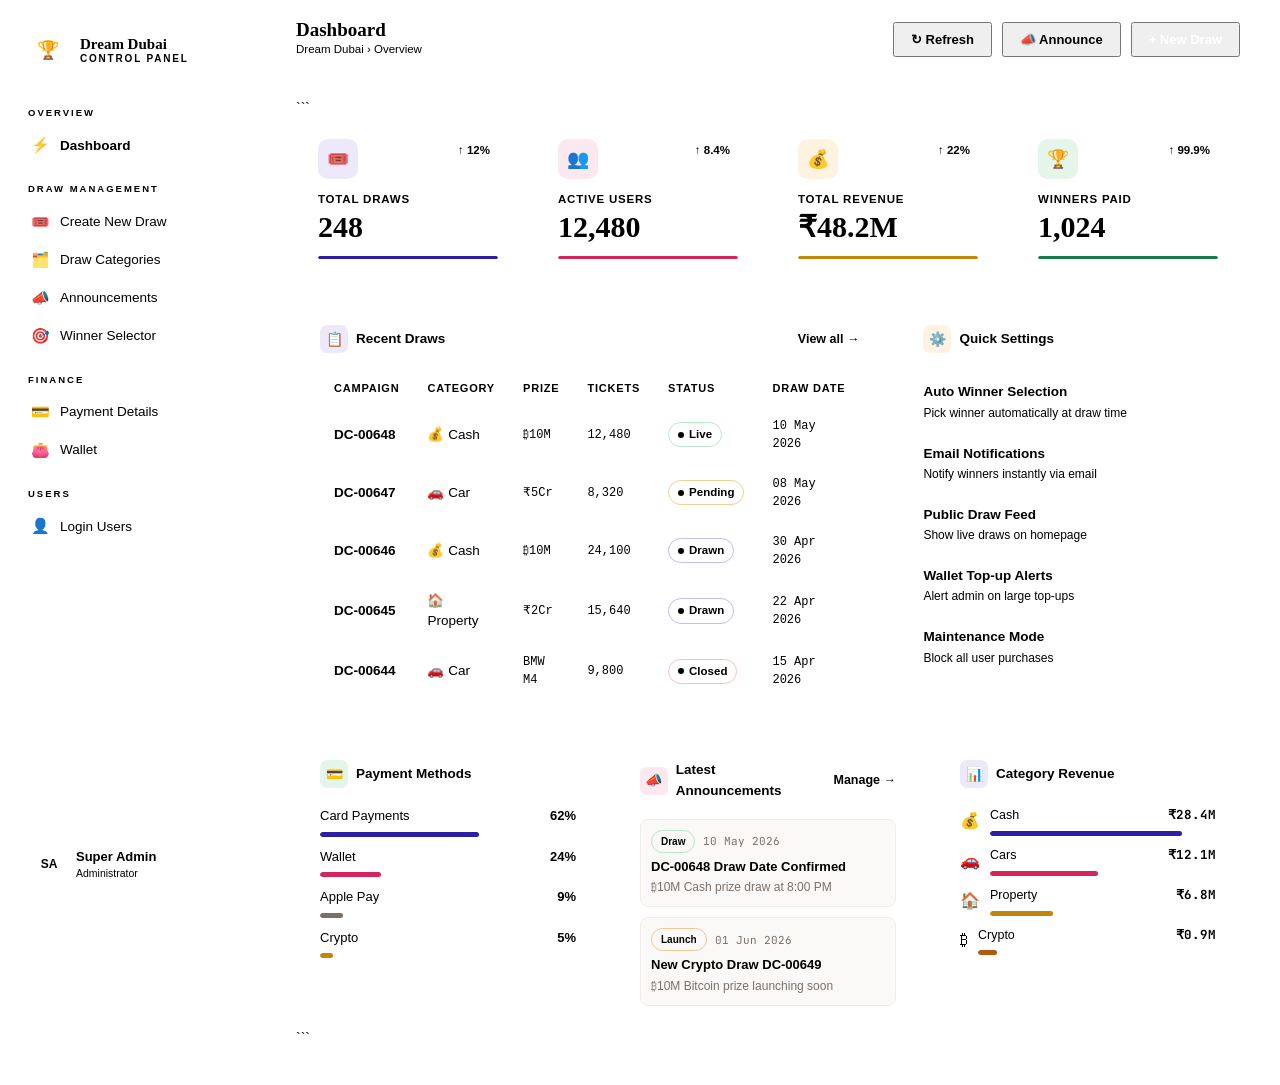
==== Tixmo-admin.html @ 2d9201db "Add files via upload" ====
<!DOCTYPE html>

<html lang="en">
<head>
<meta charset="UTF-8">
<meta name="viewport" content="width=device-width, initial-scale=1.0">
<title>Dream Dubai — Control Panel</title>
<link href="https://fonts.googleapis.com/css2?family=Playfair+Display:wght@600;700;800&family=Figtree:wght@300;400;500;600;700;800&family=JetBrains+Mono:wght@400;500;600&display=swap" rel="stylesheet">
<style>
:root {
  --bg:       #f5f4f0;
  --white:    #ffffff;
  --surface:  #faf9f7;
  --border:   #e8e4de;
  --border2:  #f0ede8;
  --text:     #1a1714;
  --muted:    #7a7068;
  --dim:      #b0a898;
  --accent:   #2d1fa3;
  --accent-l: #ede9fb;
  --accent-m: #6a56d4;
  --pink:     #d4245a;
  --pink-l:   #fce8ef;
  --gold:     #c4860a;
  --gold-l:   #fdf3e0;
  --green:    #1a7a4a;
  --green-l:  #e4f5ec;
  --red:      #c0362a;
  --red-l:    #fde8e6;
  --amber:    #b05c10;
  --amber-l:  #fef0e2;
  --shadow-sm: 0 1px 3px rgba(26,23,20,0.06), 0 1px 2px rgba(26,23,20,0.04);
  --shadow:    0 4px 16px rgba(26,23,20,0.08), 0 1px 4px rgba(26,23,20,0.05);
  --shadow-lg: 0 12px 40px rgba(26,23,20,0.12), 0 4px 12px rgba(26,23,20,0.06);
  --radius:   14px;
  --radius-sm: 8px;
  --radius-lg: 20px;
}

- { margin:0; padding:0; box-sizing:border-box; }
  html { scroll-behavior:smooth; }

body {
background: var(–bg);
font-family: ‘Figtree’, sans-serif;
color: var(–text);
min-height: 100vh;
overflow-x: hidden;
font-size: 14px;
line-height: 1.5;
}

/* ── ANIMATIONS ── */
@keyframes fadeIn   { from{opacity:0;transform:translateY(10px)} to{opacity:1;transform:translateY(0)} }
@keyframes fadeLeft { from{opacity:0;transform:translateX(-16px)} to{opacity:1;transform:translateX(0)} }
@keyframes scaleIn  { from{opacity:0;transform:scale(0.95)} to{opacity:1;transform:scale(1)} }
@keyframes slideUp  { from{opacity:0;transform:translateY(20px)} to{opacity:1;transform:translateY(0)} }
@keyframes pulse    { 0%,100%{opacity:1} 50%{opacity:0.35} }
@keyframes spin     { to{transform:rotate(360deg)} }
@keyframes shimmer  { 0%{transform:translateX(-150%)} 100%{transform:translateX(250%)} }
@keyframes tick     { 0%{transform:translateY(0)} 50%{transform:translateY(-3px)} 100%{transform:translateY(0)} }
@keyframes barGrow  { from{width:0} to{width:var(–w)} }
@keyframes countUp  { from{opacity:0;transform:scale(0.85)} to{opacity:1;transform:scale(1)} }
@keyframes glow     { 0%,100%{box-shadow:0 0 0 3px rgba(45,31,163,0.1)} 50%{box-shadow:0 0 0 6px rgba(45,31,163,0.18)} }
@keyframes floatIn  {
0%   { opacity:0; transform:translateY(30px) scale(0.97); }
100% { opacity:1; transform:translateY(0) scale(1); }
}

/* ── SHELL ── */
.shell { display:flex; min-height:100vh; }

/* ═══════════════════════════════════════
SIDEBAR
═══════════════════════════════════════ */
.sidebar {
width: 256px; flex-shrink:0;
background: var(–white);
border-right: 1px solid var(–border);
display: flex; flex-direction:column;
position: sticky; top:0; height:100vh;
overflow-y: auto;
animation: fadeLeft 0.45s cubic-bezier(0.22,1,0.36,1) both;
}

.brand {
padding: 22px 20px 18px;
border-bottom: 1px solid var(–border2);
display: flex; align-items:center; gap:12px;
}
.brand-logo {
width: 40px; height: 40px; border-radius: 12px;
background: var(–text);
display: flex; align-items:center; justify-content:center;
font-size: 18px; flex-shrink:0;
}
.brand-words { line-height:1.15; }
.brand-name { font-family:‘Playfair Display’,serif; font-size:15px; font-weight:700; color:var(–text); }
.brand-sub  { font-size:10px; font-weight:600; color:var(–dim); letter-spacing:1.8px; text-transform:uppercase; }

.nav-label {
padding: 18px 20px 6px;
font-size:9.5px; font-weight:700; color:var(–dim);
letter-spacing:2px; text-transform:uppercase;
}

.nav-item {
display: flex; align-items:center; gap:10px;
padding: 9px 14px; margin: 1px 8px;
border-radius: var(–radius-sm);
cursor: pointer; font-size:13.5px; font-weight:500; color:var(–muted);
transition: background 0.15s, color 0.15s;
border: none; background:transparent; width:calc(100% - 16px);
text-align:left; font-family:‘Figtree’,sans-serif;
position:relative;
}
.nav-item:hover { background:var(–bg); color:var(–text); }
.nav-item.active { background:var(–accent-l); color:var(–accent); font-weight:600; }
.nav-item.active .nav-icon { color:var(–accent); }
.nav-icon { font-size:15px; width:20px; text-align:center; flex-shrink:0; }
.nav-badge {
margin-left:auto; background:var(–pink); color:#fff;
font-size:9px; font-weight:700; padding:2px 7px; border-radius:20px; letter-spacing:0.3px;
}
.nav-badge.green { background:var(–green); }

.sidebar-foot {
margin-top:auto; padding:16px 12px;
border-top:1px solid var(–border2);
}
.admin-card {
display:flex; align-items:center; gap:10px;
padding:10px 12px; border-radius:var(–radius-sm);
background:var(–bg); cursor:pointer;
transition:background 0.15s;
}
.admin-card:hover { background:var(–border2); }
.admin-av {
width:34px; height:34px; border-radius:50%;
background:var(–text); color:var(–white);
display:flex; align-items:center; justify-content:center;
font-size:12px; font-weight:800; flex-shrink:0;
}
.admin-name { font-size:13px; font-weight:700; }
.admin-role { font-size:10.5px; color:var(–muted); }
.online-dot { width:8px; height:8px; border-radius:50%; background:var(–green); margin-left:auto; animation:pulse 2s infinite; }

/* ═══════════════════════════════════════
MAIN
═══════════════════════════════════════ */
.main { flex:1; display:flex; flex-direction:column; min-width:0; }

/* TOPBAR */
.topbar {
background:var(–white); border-bottom:1px solid var(–border);
padding:0 32px; height:62px;
display:flex; align-items:center; justify-content:space-between;
position:sticky; top:0; z-index:40;
animation: fadeIn 0.3s ease both;
}
.topbar-left { display:flex; flex-direction:column; }
.page-title { font-family:‘Playfair Display’,serif; font-size:19px; font-weight:700; color:var(–text); line-height:1; }
.page-crumb { font-size:11.5px; color:var(–muted); margin-top:2px; }
.topbar-right { display:flex; align-items:center; gap:10px; }

.tb-btn {
padding:8px 16px; border-radius:var(–radius-sm);
border:1px solid var(–border); background:var(–white);
font-size:13px; font-weight:600; color:var(–text);
cursor:pointer; font-family:‘Figtree’,sans-serif;
display:flex; align-items:center; gap:6px;
transition:all 0.15s; white-space:nowrap;
}
.tb-btn:hover { background:var(–bg); border-color:var(–accent-m); }
.tb-btn.primary {
background:var(–accent); border-color:var(–accent); color:#fff;
}
.tb-btn.primary:hover { background:#231890; }
.tb-btn:active { transform:scale(0.97); }

/* CONTENT */
.content { flex:1; padding:28px 32px; overflow-y:auto; }

/* ── PANEL ── */
.panel { display:none; }
.panel.active { display:block; animation:floatIn 0.4s cubic-bezier(0.22,1,0.36,1) both; }

/* ═══════════════════════════════════════
STAT CARDS
═══════════════════════════════════════ */
.stats-grid { display:grid; grid-template-columns:repeat(4,1fr); gap:16px; margin-bottom:24px; }

.stat-card {
background:var(–white); border:1px solid var(–border);
border-radius:var(–radius); padding:20px 22px;
position:relative; overflow:hidden;
transition:box-shadow 0.2s, transform 0.2s;
}
.stat-card:hover { box-shadow:var(–shadow); transform:translateY(-1px); }
.stat-top { display:flex; align-items:flex-start; justify-content:space-between; margin-bottom:12px; }
.stat-icon-wrap {
width:40px; height:40px; border-radius:10px;
display:flex; align-items:center; justify-content:center; font-size:18px;
}
.stat-trend {
font-size:11.5px; font-weight:600; padding:3px 8px;
border-radius:20px; display:flex; align-items:center; gap:3px;
}
.stat-trend.up { background:var(–green-l); color:var(–green); }
.stat-trend.dn { background:var(–red-l); color:var(–red); }
.stat-label { font-size:11.5px; font-weight:600; color:var(–muted); text-transform:uppercase; letter-spacing:0.8px; margin-bottom:4px; }
.stat-value { font-family:‘Playfair Display’,serif; font-size:30px; font-weight:700; line-height:1; color:var(–text); animation:countUp 0.5s ease; }
.stat-bar { height:3px; background:var(–border2); border-radius:2px; margin-top:14px; overflow:hidden; }
.stat-bar-fill { height:100%; border-radius:2px; –w:0%; animation:barGrow 1s cubic-bezier(0.22,1,0.36,1) 0.3s both; width:var(–w); }

/* ═══════════════════════════════════════
CARDS & LAYOUT
═══════════════════════════════════════ */
.grid2 { display:grid; grid-template-columns:1fr 1fr; gap:16px; }
.grid3 { display:grid; grid-template-columns:1fr 1fr 1fr; gap:16px; }
.grid-65 { display:grid; grid-template-columns:1.6fr 1fr; gap:16px; }
.grid-56 { display:grid; grid-template-columns:1fr 1.5fr; gap:16px; }

.card {
background:var(–white); border:1px solid var(–border);
border-radius:var(–radius); padding:22px 24px;
transition:box-shadow 0.2s;
}
.card:hover { box-shadow:var(–shadow-sm); }

.card-hdr {
display:flex; align-items:center; justify-content:space-between;
margin-bottom:18px; gap:10px;
}
.card-title {
font-size:13.5px; font-weight:700; color:var(–text);
display:flex; align-items:center; gap:8px;
}
.card-title-icon {
width:28px; height:28px; border-radius:7px;
display:flex; align-items:center; justify-content:center; font-size:14px;
}
.card-action { font-size:12.5px; color:var(–accent); font-weight:600; cursor:pointer; white-space:nowrap; }
.card-action:hover { text-decoration:underline; }

/* ═══════════════════════════════════════
FORM ELEMENTS
═══════════════════════════════════════ */
.form-section { margin-bottom:20px; }
.form-section-title {
font-size:11px; font-weight:700; color:var(–dim); text-transform:uppercase;
letter-spacing:1.5px; margin-bottom:12px; padding-bottom:8px;
border-bottom:1px solid var(–border2);
display:flex; align-items:center; gap:6px;
}
.form-row { display:grid; grid-template-columns:1fr 1fr; gap:12px; margin-bottom:12px; }
.form-row.cols3 { grid-template-columns:1fr 1fr 1fr; }
.form-row.cols1 { grid-template-columns:1fr; }
.form-group { display:flex; flex-direction:column; gap:5px; }
.form-group.span2 { grid-column:span 2; }

label {
font-size:11.5px; font-weight:600; color:var(–muted);
letter-spacing:0.3px;
}
input[type=text], input[type=number], input[type=date], input[type=time],
input[type=email], select, textarea {
background:var(–surface); border:1.5px solid var(–border);
color:var(–text); border-radius:var(–radius-sm);
padding:9px 12px; font-size:13.5px;
font-family:‘Figtree’,sans-serif; outline:none; width:100%;
transition:border-color 0.15s, box-shadow 0.15s;
appearance:none;
}
input:focus, select:focus, textarea:focus {
border-color:var(–accent); box-shadow:0 0 0 3px rgba(45,31,163,0.08);
background:var(–white);
}
textarea { resize:vertical; min-height:72px; }
.input-wrap { position:relative; }
.input-wrap .prefix {
position:absolute; left:11px; top:50%; transform:translateY(-50%);
font-size:13px; font-weight:600; color:var(–muted); pointer-events:none;
}
.input-wrap input { padding-left:26px; }
select { background-image:url(“data:image/svg+xml,%3Csvg xmlns=‘http://www.w3.org/2000/svg’ width=‘12’ height=‘8’%3E%3Cpath d=‘M1 1l5 5 5-5’ stroke=’%237a7068’ stroke-width=‘1.5’ fill=‘none’ stroke-linecap=‘round’/%3E%3C/svg%3E”); background-repeat:no-repeat; background-position:right 12px center; padding-right:32px; }

/* Buttons */
.btn {
padding:9px 18px; border-radius:var(–radius-sm);
font-size:13.5px; font-weight:600; cursor:pointer;
font-family:‘Figtree’,sans-serif; border:none;
display:inline-flex; align-items:center; gap:7px;
transition:all 0.15s; white-space:nowrap; position:relative; overflow:hidden;
}
.btn:active { transform:scale(0.97); }
.btn-primary { background:var(–accent); color:#fff; }
.btn-primary:hover { background:#231890; }
.btn-secondary { background:var(–bg); border:1.5px solid var(–border); color:var(–text); }
.btn-secondary:hover { background:var(–border2); }
.btn-outline { background:transparent; border:1.5px solid var(–accent); color:var(–accent); }
.btn-outline:hover { background:var(–accent-l); }
.btn-danger { background:var(–red-l); border:1.5px solid #f5c0bc; color:var(–red); }
.btn-danger:hover { background:#fbd4d0; }
.btn-green { background:var(–green-l); border:1.5px solid #b8e8cc; color:var(–green); }
.btn-green:hover { background:#cef0dc; }
.btn-full { width:100%; justify-content:center; }
.btn-lg { padding:12px 24px; font-size:14.5px; border-radius:10px; }
.btn-sm { padding:6px 12px; font-size:12px; }

.btn-row { display:flex; gap:10px; margin-top:4px; }

/* ═══════════════════════════════════════
TABLE
═══════════════════════════════════════ */
.table-wrap { overflow-x:auto; }
table { width:100%; border-collapse:collapse; }
thead th {
padding:9px 14px; text-align:left;
font-size:11px; font-weight:700; color:var(–muted);
text-transform:uppercase; letter-spacing:0.8px;
border-bottom:1.5px solid var(–border);
background:var(–surface); white-space:nowrap;
}
thead th:first-child { border-radius:var(–radius-sm) 0 0 0; }
thead th:last-child  { border-radius:0 var(–radius-sm) 0 0; }
tbody tr { border-bottom:1px solid var(–border2); transition:background 0.1s; }
tbody tr:last-child { border:none; }
tbody tr:hover { background:var(–surface); }
tbody td { padding:11px 14px; vertical-align:middle; font-size:13.5px; }
.td-mono { font-family:‘JetBrains Mono’,monospace; font-size:12px; color:var(–muted); }
.td-bold { font-weight:700; }

/* ═══════════════════════════════════════
BADGES
═══════════════════════════════════════ */
.badge {
display:inline-flex; align-items:center; gap:5px;
padding:3px 9px; border-radius:20px; font-size:11.5px; font-weight:600;
white-space:nowrap;
}
.badge-dot { width:6px; height:6px; border-radius:50%; background:currentColor; flex-shrink:0; }
.badge-green  { background:var(–green-l);  color:var(–green);  border:1px solid #b8e8cc; }
.badge-yellow { background:var(–gold-l);   color:var(–gold);   border:1px solid #f0d090; }
.badge-red    { background:var(–red-l);    color:var(–red);    border:1px solid #f5c0bc; }
.badge-blue   { background:var(–accent-l); color:var(–accent); border:1px solid #c4baf5; }
.badge-pink   { background:var(–pink-l);   color:var(–pink);   border:1px solid #f5b8cc; }
.badge-amber  { background:var(–amber-l);  color:var(–amber);  border:1px solid #f0c898; }

/* ═══════════════════════════════════════
TOGGLE
═══════════════════════════════════════ */
.toggle-row {
display:flex; align-items:center; justify-content:space-between;
padding:11px 0; border-bottom:1px solid var(–border2);
}
.toggle-row:last-child { border:none; }
.toggle-info .t-name { font-size:13.5px; font-weight:600; }
.toggle-info .t-desc { font-size:12px; color:var(–muted); margin-top:1px; }
.tog {
width:42px; height:24px; border-radius:12px;
background:var(–border); position:relative; cursor:pointer;
transition:background 0.25s; flex-shrink:0;

}
.tog::after {
content:’’; position:absolute;
width:18px; height:18px; background:#fff; border-radius:50%;
top:3px; left:3px; transition:left 0.22s;
box-shadow:0 1px 4px rgba(0,0,0,0.18);
}
.tog.on { background:var(–accent); }
.tog.on::after { left:21px; }

/* ═══════════════════════════════════════
CATEGORY PILLS
═══════════════════════════════════════ */
.cat-grid { display:grid; grid-template-columns:repeat(4,1fr); gap:8px; }
.cat-pill {
border:1.5px solid var(–border); background:var(–surface);
border-radius:10px; padding:12px 10px; cursor:pointer;
text-align:center; transition:all 0.15s;
}
.cat-pill:hover { border-color:var(–accent-m); background:var(–accent-l); }
.cat-pill.selected { border-color:var(–accent); background:var(–accent-l); }
.cat-emoji { font-size:20px; margin-bottom:4px; }
.cat-name  { font-size:11.5px; font-weight:700; color:var(–text); }
.cat-count { font-size:10.5px; color:var(–muted); margin-top:1px; }

/* ═══════════════════════════════════════
COUNTDOWN
═══════════════════════════════════════ */
.countdown-strip {
display:flex; gap:10px; align-items:center; justify-content:center;
padding:16px; background:var(–surface);
border:1.5px solid var(–border); border-radius:var(–radius);
}
.cd-block { text-align:center; min-width:56px; }
.cd-val {
font-family:‘Playfair Display’,serif; font-size:32px; font-weight:700;
color:var(–accent); background:var(–white);
border:1.5px solid var(–border); border-radius:10px;
padding:8px 6px; line-height:1; display:block; text-align:center;
min-width:56px; box-shadow:var(–shadow-sm);
animation:tick 1s ease-in-out infinite;
}
.cd-val:nth-child(1) { animation-delay:0s; }
.cd-lbl { font-size:9.5px; font-weight:700; color:var(–muted); text-transform:uppercase; letter-spacing:1px; margin-top:5px; }
.cd-colon { font-size:28px; font-weight:700; color:var(–dim); padding-bottom:16px; }

/* ═══════════════════════════════════════
TICKET COUNTER
═══════════════════════════════════════ */
.counter-display {
background:linear-gradient(135deg, var(–accent) 0%, #4a3bc8 100%);
border-radius:var(–radius); padding:20px 24px; color:#fff; position:relative; overflow:hidden;
}
.counter-display::before {
content:’’; position:absolute; right:-30px; top:-30px;
width:140px; height:140px; border-radius:50%;
background:rgba(255,255,255,0.06);
}
.counter-label { font-size:11px; font-weight:700; letter-spacing:1.5px; text-transform:uppercase; opacity:0.7; margin-bottom:6px; }
.counter-num { font-family:‘Playfair Display’,serif; font-size:44px; font-weight:700; line-height:1; position:relative; z-index:1; }
.counter-meta { display:flex; gap:16px; margin-top:14px; }
.counter-meta-item { }
.counter-meta-label { font-size:10px; opacity:0.65; text-transform:uppercase; letter-spacing:1px; margin-bottom:2px; }
.counter-meta-val   { font-size:15px; font-weight:700; }
.counter-bar { height:4px; background:rgba(255,255,255,0.2); border-radius:2px; margin-top:14px; overflow:hidden; }
.counter-bar-fill { height:100%; background:rgba(255,255,255,0.8); border-radius:2px; transition:width 0.6s ease; }
.sim-btns { display:flex; gap:8px; margin-top:14px; }
.sim-btn {
flex:1; padding:8px; border-radius:7px; cursor:pointer; font-weight:700;
font-size:12px; font-family:‘Figtree’,sans-serif; border:none;
background:rgba(255,255,255,0.18); color:#fff; transition:background 0.15s;
}
.sim-btn:hover { background:rgba(255,255,255,0.28); }
.sim-btn.reset-btn { background:rgba(255,255,255,0.1); opacity:0.75; }

/* ═══════════════════════════════════════
WALLET CARD
═══════════════════════════════════════ */
.wallet-hero {
background:var(–text);
border-radius:var(–radius-lg); padding:28px 28px 24px;
color:#fff; position:relative; overflow:hidden; margin-bottom:16px;
}
.wallet-hero::before {
content:’’; position:absolute; right:-50px; bottom:-60px;
width:220px; height:220px; border-radius:50%;
background:rgba(255,255,255,0.04);
}
.wallet-hero::after {
content:’’; position:absolute; right:30px; top:-40px;
width:160px; height:160px; border-radius:50%;
background:rgba(255,255,255,0.03);
}
.wallet-lbl { font-size:11px; font-weight:600; letter-spacing:1.8px; text-transform:uppercase; opacity:0.5; margin-bottom:6px; }
.wallet-amt { font-family:‘Playfair Display’,serif; font-size:40px; font-weight:700; line-height:1.1; position:relative; z-index:1; }
.wallet-cur { font-size:20px; opacity:0.6; }
.wallet-stats { display:flex; gap:8px; margin-top:18px; position:relative; z-index:1; }
.ws-item { flex:1; background:rgba(255,255,255,0.07); border-radius:10px; padding:12px 14px; }
.ws-lbl { font-size:10px; opacity:0.55; text-transform:uppercase; letter-spacing:1px; margin-bottom:3px; }
.ws-val { font-size:16px; font-weight:700; }

/* ═══════════════════════════════════════
WINNER DRUM
═══════════════════════════════════════ */
.drum-card {
background:var(–white); border:1.5px solid var(–border);
border-radius:var(–radius); padding:24px;
text-align:center;
}
.drum-title { font-family:‘Playfair Display’,serif; font-size:22px; font-weight:700; margin-bottom:4px; }
.drum-sub { font-size:13px; color:var(–muted); margin-bottom:22px; }
.winner-box {
border:2px dashed var(–border); border-radius:var(–radius);
padding:24px; min-height:90px; margin-bottom:18px;
display:flex; align-items:center; justify-content:center; flex-direction:column;
gap:6px; transition:all 0.3s; background:var(–surface);
}
.winner-box.lit {
border:2px solid var(–gold); background:var(–gold-l);
box-shadow:0 0 0 4px rgba(196,134,10,0.1);
}
.winner-name  { font-family:‘Playfair Display’,serif; font-size:24px; font-weight:700; color:var(–text); }
.winner-id    { font-family:‘JetBrains Mono’,monospace; font-size:12px; color:var(–muted); }
.winner-prize { font-size:13px; font-weight:600; color:var(–green); }
.winner-placeholder { color:var(–dim); font-size:13.5px; font-weight:500; }
.spin-icon { font-size:36px; animation:spin 0.8s linear infinite; display:none; }

.draw-btns { display:flex; gap:10px; justify-content:center; margin-bottom:18px; }
.draw-btn-spin {
background:var(–text); color:#fff; border:none;
padding:12px 28px; border-radius:10px; font-size:14px; font-weight:700;
cursor:pointer; font-family:‘Figtree’,sans-serif;
transition:background 0.15s, transform 0.12s;
display:flex; align-items:center; gap:8px;
}
.draw-btn-spin:hover { background:#302c28; }
.draw-btn-spin:active { transform:scale(0.96); }
.draw-btn-reset {
background:var(–bg); border:1.5px solid var(–border); color:var(–muted);
padding:12px 20px; border-radius:10px; font-size:13px; font-weight:600;
cursor:pointer; font-family:‘Figtree’,sans-serif; transition:background 0.15s;
}

/* ═══════════════════════════════════════
PARTICIPANTS LIST
═══════════════════════════════════════ */
.part-list { display:flex; flex-direction:column; gap:5px; max-height:320px; overflow-y:auto; }
.part-item {
display:flex; align-items:center; gap:10px;
padding:9px 12px; border-radius:var(–radius-sm);
background:var(–surface); font-size:13px; font-weight:500;
border:1px solid var(–border2); transition:background 0.15s;
}
.part-item:hover { background:var(–border2); }
.part-item.hl { background:var(–gold-l); border-color:#f0d090; font-weight:700; }
.part-num { font-family:‘JetBrains Mono’,monospace; font-size:10.5px; color:var(–dim); width:18px; }
.part-dot { width:8px; height:8px; border-radius:50%; flex-shrink:0; }

/* ═══════════════════════════════════════
TRANSACTIONS
═══════════════════════════════════════ */
.txn-item {
display:flex; align-items:center; gap:12px;
padding:12px 0; border-bottom:1px solid var(–border2);
}
.txn-item:last-child { border:none; }
.txn-ico {
width:38px; height:38px; border-radius:10px;
display:flex; align-items:center; justify-content:center; font-size:17px; flex-shrink:0;
}
.txn-name { font-size:13.5px; font-weight:600; }
.txn-date { font-size:11.5px; color:var(–muted); }
.txn-amt  { margin-left:auto; font-family:‘JetBrains Mono’,monospace; font-size:14px; font-weight:700; }
.txn-cr   { color:var(–green); }
.txn-dr   { color:var(–red); }

/* ═══════════════════════════════════════
USER ROWS
═══════════════════════════════════════ */
.user-row {
display:flex; align-items:center; gap:12px;
padding:11px 0; border-bottom:1px solid var(–border2);
}
.user-row:last-child { border:none; }
.user-av {
width:38px; height:38px; border-radius:50%;
display:flex; align-items:center; justify-content:center;
font-size:13px; font-weight:800; flex-shrink:0; color:#fff;
}
.u-name  { font-size:13.5px; font-weight:700; }
.u-email { font-size:12px; color:var(–muted); }
.u-bal   { font-family:‘JetBrains Mono’,monospace; font-size:13px; font-weight:700; color:var(–green); text-align:right; }
.u-date  { font-size:11px; color:var(–muted); text-align:right; }

/* ═══════════════════════════════════════
ANNOUNCEMENT CARD
═══════════════════════════════════════ */
.announce-card {
background:var(–white); border:1.5px solid var(–border);
border-radius:var(–radius); padding:22px 24px;
position:relative; overflow:hidden;
}
.announce-accent {
position:absolute; left:0; top:0; bottom:0; width:4px;
border-radius:var(–radius) 0 0 var(–radius);
}
.announce-item {
padding:13px 0; border-bottom:1px solid var(–border2);
display:flex; align-items:flex-start; gap:14px;
}
.announce-item:last-child { border:none; padding-bottom:0; }
.announce-date-block {
width:52px; flex-shrink:0; text-align:center;
background:var(–surface); border:1px solid var(–border2);
border-radius:var(–radius-sm); padding:6px 4px;
}
.ann-month { font-size:9px; font-weight:700; text-transform:uppercase; letter-spacing:1px; color:var(–muted); }
.ann-day   { font-family:‘Playfair Display’,serif; font-size:22px; font-weight:700; line-height:1; color:var(–text); }
.ann-time  { font-size:9px; color:var(–muted); font-weight:500; margin-top:2px; }
.announce-body { flex:1; }
.ann-title { font-size:14px; font-weight:700; margin-bottom:3px; }
.ann-desc  { font-size:12.5px; color:var(–muted); line-height:1.5; }
.ann-tags  { display:flex; gap:6px; margin-top:7px; flex-wrap:wrap; }

/* ═══════════════════════════════════════
SEARCH INPUT
═══════════════════════════════════════ */
.search-wrap { position:relative; }
.search-wrap input { padding-left:34px; }
.search-ico { position:absolute; left:11px; top:50%; transform:translateY(-50%); color:var(–dim); font-size:14px; pointer-events:none; }

/* ═══════════════════════════════════════
NOTIFICATION TOAST
═══════════════════════════════════════ */
.toast {
position:fixed; top:20px; right:24px; z-index:1000;
background:var(–text); color:#fff;
padding:13px 20px; border-radius:var(–radius);
font-size:13.5px; font-weight:600;
box-shadow:var(–shadow-lg);
transform:translateX(130%);
transition:transform 0.35s cubic-bezier(0.34,1.56,0.64,1);
display:flex; align-items:center; gap:10px;
max-width:360px;
}
.toast.show { transform:translateX(0); }

/* ── SCROLLBAR ── */
::-webkit-scrollbar { width:5px; height:5px; }
::-webkit-scrollbar-track { background:transparent; }
::-webkit-scrollbar-thumb { background:var(–border); border-radius:3px; }
::-webkit-scrollbar-thumb:hover { background:var(–dim); }

/* ── DIVIDER ── */
.divider { height:1px; background:var(–border2); margin:18px 0; }

/* ── SECTION HEADER ── */
.sec-hdr {
display:flex; align-items:center; justify-content:space-between;
margin-bottom:16px;
}
.sec-title {
font-size:13.5px; font-weight:700; color:var(–text);
display:flex; align-items:center; gap:8px;
}
.sec-title::before {
content:’’; display:inline-block; width:3px; height:16px;
background:var(–accent); border-radius:2px; flex-shrink:0;
}

/* bar chart inline */
.mini-bar { height:5px; background:var(–border2); border-radius:3px; overflow:hidden; margin-top:6px; }
.mini-bar-fill { height:100%; border-radius:3px; }
</style>

</head>
<body>

<div class="toast" id="toast">
  <span style="font-size:16px">✓</span>
  <span id="toastMsg">Action completed</span>
</div>

<div class="shell">

<!-- ═══════ SIDEBAR ═══════ -->

<aside class="sidebar">
  <div class="brand">
    <div class="brand-logo">🏆</div>
    <div class="brand-words">
      <div class="brand-name">Dream Dubai</div>
      <div class="brand-sub">Control Panel</div>
    </div>
  </div>

  <div class="nav-label">Overview</div>
  <button class="nav-item active" onclick="go('dashboard',this)">
    <span class="nav-icon">⚡</span> Dashboard
  </button>

  <div class="nav-label">Draw Management</div>
  <button class="nav-item" onclick="go('newdraw',this)">
    <span class="nav-icon">🎟️</span> Create New Draw
  </button>
  <button class="nav-item" onclick="go('category',this)">
    <span class="nav-icon">🗂️</span> Draw Categories
  </button>
  <button class="nav-item" onclick="go('announce',this)">
    <span class="nav-icon">📣</span> Announcements
    <span class="nav-badge green">NEW</span>
  </button>
  <button class="nav-item" onclick="go('winner',this)">
    <span class="nav-icon">🎯</span> Winner Selector
    <span class="nav-badge">LIVE</span>
  </button>

  <div class="nav-label">Finance</div>
  <button class="nav-item" onclick="go('payment',this)">
    <span class="nav-icon">💳</span> Payment Details
  </button>
  <button class="nav-item" onclick="go('wallet',this)">
    <span class="nav-icon">👛</span> Wallet
  </button>

  <div class="nav-label">Users</div>
  <button class="nav-item" onclick="go('users',this)">
    <span class="nav-icon">👤</span> Login Users
  </button>

  <div class="sidebar-foot">
    <div class="admin-card">
      <div class="admin-av">SA</div>
      <div>
        <div class="admin-name">Super Admin</div>
        <div class="admin-role">Administrator</div>
      </div>
      <div class="online-dot"></div>
    </div>
  </div>
</aside>

<!-- ═══════ MAIN ═══════ -->

<main class="main">
  <div class="topbar">
    <div class="topbar-left">
      <div class="page-title" id="pageTitle">Dashboard</div>
      <div class="page-crumb" id="pageCrumb">Dream Dubai › Overview</div>
    </div>
    <div class="topbar-right">
      <button class="tb-btn" onclick="notify('Refreshed!')">↻ Refresh</button>
      <button class="tb-btn" onclick="go('announce',document.querySelectorAll('.nav-item')[3])">📣 Announce</button>
      <button class="tb-btn primary" onclick="go('newdraw',document.querySelectorAll('.nav-item')[1])">+ New Draw</button>
    </div>
  </div>

  <div class="content">

```
<!-- ═════════════════════════════════════
     DASHBOARD
══════════════════════════════════════ -->
<div class="panel active" id="panel-dashboard">

  <div class="stats-grid">
    <div class="stat-card" style="animation:fadeIn 0.4s 0.05s both">
      <div class="stat-top">
        <div class="stat-icon-wrap" style="background:var(--accent-l)">🎟️</div>
        <div class="stat-trend up">↑ 12%</div>
      </div>
      <div class="stat-label">Total Draws</div>
      <div class="stat-value">248</div>
      <div class="stat-bar"><div class="stat-bar-fill" style="--w:72%; background:var(--accent)"></div></div>
    </div>
    <div class="stat-card" style="animation:fadeIn 0.4s 0.1s both">
      <div class="stat-top">
        <div class="stat-icon-wrap" style="background:var(--pink-l)">👥</div>
        <div class="stat-trend up">↑ 8.4%</div>
      </div>
      <div class="stat-label">Active Users</div>
      <div class="stat-value">12,480</div>
      <div class="stat-bar"><div class="stat-bar-fill" style="--w:85%; background:var(--pink)"></div></div>
    </div>
    <div class="stat-card" style="animation:fadeIn 0.4s 0.15s both">
      <div class="stat-top">
        <div class="stat-icon-wrap" style="background:var(--gold-l)">💰</div>
        <div class="stat-trend up">↑ 22%</div>
      </div>
      <div class="stat-label">Total Revenue</div>
      <div class="stat-value">₹48.2M</div>
      <div class="stat-bar"><div class="stat-bar-fill" style="--w:60%; background:var(--gold)"></div></div>
    </div>
    <div class="stat-card" style="animation:fadeIn 0.4s 0.2s both">
      <div class="stat-top">
        <div class="stat-icon-wrap" style="background:var(--green-l)">🏆</div>
        <div class="stat-trend up">↑ 99.9%</div>
      </div>
      <div class="stat-label">Winners Paid</div>
      <div class="stat-value">1,024</div>
      <div class="stat-bar"><div class="stat-bar-fill" style="--w:99%; background:var(--green)"></div></div>
    </div>
  </div>

  <div class="grid-65" style="margin-bottom:16px">
    <div class="card">
      <div class="card-hdr">
        <div class="card-title"><div class="card-title-icon" style="background:var(--accent-l)">📋</div> Recent Draws</div>
        <span class="card-action" onclick="go('newdraw',document.querySelectorAll('.nav-item')[1])">View all →</span>
      </div>
      <div class="table-wrap">
        <table>
          <thead><tr><th>Campaign</th><th>Category</th><th>Prize</th><th>Tickets</th><th>Status</th><th>Draw Date</th></tr></thead>
          <tbody>
            <tr><td class="td-bold">DC-00648</td><td>💰 Cash</td><td class="td-mono">₿10M</td><td class="td-mono">12,480</td><td><span class="badge badge-green"><span class="badge-dot"></span>Live</span></td><td class="td-mono">10 May 2026</td></tr>
            <tr><td class="td-bold">DC-00647</td><td>🚗 Car</td><td class="td-mono">₹5Cr</td><td class="td-mono">8,320</td><td><span class="badge badge-yellow"><span class="badge-dot"></span>Pending</span></td><td class="td-mono">08 May 2026</td></tr>
            <tr><td class="td-bold">DC-00646</td><td>💰 Cash</td><td class="td-mono">₿10M</td><td class="td-mono">24,100</td><td><span class="badge badge-blue"><span class="badge-dot"></span>Drawn</span></td><td class="td-mono">30 Apr 2026</td></tr>
            <tr><td class="td-bold">DC-00645</td><td>🏠 Property</td><td class="td-mono">₹2Cr</td><td class="td-mono">15,640</td><td><span class="badge badge-blue"><span class="badge-dot"></span>Drawn</span></td><td class="td-mono">22 Apr 2026</td></tr>
            <tr><td class="td-bold">DC-00644</td><td>🚗 Car</td><td class="td-mono">BMW M4</td><td class="td-mono">9,800</td><td><span class="badge badge-red"><span class="badge-dot"></span>Closed</span></td><td class="td-mono">15 Apr 2026</td></tr>
          </tbody>
        </table>
      </div>
    </div>

    <div class="card">
      <div class="card-hdr">
        <div class="card-title"><div class="card-title-icon" style="background:var(--gold-l)">⚙️</div> Quick Settings</div>
      </div>
      <div class="toggle-row"><div class="toggle-info"><div class="t-name">Auto Winner Selection</div><div class="t-desc">Pick winner automatically at draw time</div></div><div class="tog on" onclick="this.classList.toggle('on')"></div></div>
      <div class="toggle-row"><div class="toggle-info"><div class="t-name">Email Notifications</div><div class="t-desc">Notify winners instantly via email</div></div><div class="tog on" onclick="this.classList.toggle('on')"></div></div>
      <div class="toggle-row"><div class="toggle-info"><div class="t-name">Public Draw Feed</div><div class="t-desc">Show live draws on homepage</div></div><div class="tog on" onclick="this.classList.toggle('on')"></div></div>
      <div class="toggle-row"><div class="toggle-info"><div class="t-name">Wallet Top-up Alerts</div><div class="t-desc">Alert admin on large top-ups</div></div><div class="tog" onclick="this.classList.toggle('on')"></div></div>
      <div class="toggle-row"><div class="toggle-info"><div class="t-name">Maintenance Mode</div><div class="t-desc">Block all user purchases</div></div><div class="tog" onclick="this.classList.toggle('on')"></div></div>
    </div>
  </div>

  <div class="grid3">
    <div class="card">
      <div class="card-hdr"><div class="card-title"><div class="card-title-icon" style="background:var(--green-l)">💳</div> Payment Methods</div></div>
      <div style="display:flex;flex-direction:column;gap:10px">
        <div><div style="display:flex;justify-content:space-between;font-size:13px;margin-bottom:4px"><span>Card Payments</span><span style="font-weight:700">62%</span></div><div class="mini-bar"><div class="mini-bar-fill" style="width:62%;background:var(--accent)"></div></div></div>
        <div><div style="display:flex;justify-content:space-between;font-size:13px;margin-bottom:4px"><span>Wallet</span><span style="font-weight:700">24%</span></div><div class="mini-bar"><div class="mini-bar-fill" style="width:24%;background:var(--pink)"></div></div></div>
        <div><div style="display:flex;justify-content:space-between;font-size:13px;margin-bottom:4px"><span>Apple Pay</span><span style="font-weight:700">9%</span></div><div class="mini-bar"><div class="mini-bar-fill" style="width:9%;background:var(--muted)"></div></div></div>
        <div><div style="display:flex;justify-content:space-between;font-size:13px;margin-bottom:4px"><span>Crypto</span><span style="font-weight:700">5%</span></div><div class="mini-bar"><div class="mini-bar-fill" style="width:5%;background:var(--gold)"></div></div></div>
      </div>
    </div>
    <div class="card">
      <div class="card-hdr"><div class="card-title"><div class="card-title-icon" style="background:var(--pink-l)">📣</div> Latest Announcements</div><span class="card-action" onclick="go('announce',document.querySelectorAll('.nav-item')[3])">Manage →</span></div>
      <div style="display:flex;flex-direction:column;gap:10px">
        <div style="padding:10px;background:var(--surface);border-radius:var(--radius-sm);border:1px solid var(--border2)">
          <div style="display:flex;align-items:center;gap:8px;margin-bottom:4px"><span class="badge badge-green" style="font-size:10px">Draw</span><span style="font-size:11px;color:var(--muted);font-family:'JetBrains Mono',monospace">10 May 2026</span></div>
          <div style="font-size:13px;font-weight:700">DC-00648 Draw Date Confirmed</div>
          <div style="font-size:12px;color:var(--muted);margin-top:2px">₿10M Cash prize draw at 8:00 PM</div>
        </div>
        <div style="padding:10px;background:var(--surface);border-radius:var(--radius-sm);border:1px solid var(--border2)">
          <div style="display:flex;align-items:center;gap:8px;margin-bottom:4px"><span class="badge badge-amber" style="font-size:10px">Launch</span><span style="font-size:11px;color:var(--muted);font-family:'JetBrains Mono',monospace">01 Jun 2026</span></div>
          <div style="font-size:13px;font-weight:700">New Crypto Draw DC-00649</div>
          <div style="font-size:12px;color:var(--muted);margin-top:2px">₿10M Bitcoin prize launching soon</div>
        </div>
      </div>
    </div>
    <div class="card">
      <div class="card-hdr"><div class="card-title"><div class="card-title-icon" style="background:var(--accent-l)">📊</div> Category Revenue</div></div>
      <div style="display:flex;flex-direction:column;gap:10px">
        <div style="display:flex;align-items:center;gap:10px"><span style="font-size:16px">💰</span><div style="flex:1"><div style="display:flex;justify-content:space-between;font-size:12.5px;margin-bottom:3px"><span>Cash</span><span style="font-weight:700;font-family:'JetBrains Mono',monospace">₹28.4M</span></div><div class="mini-bar"><div class="mini-bar-fill" style="width:85%;background:var(--accent)"></div></div></div></div>
        <div style="display:flex;align-items:center;gap:10px"><span style="font-size:16px">🚗</span><div style="flex:1"><div style="display:flex;justify-content:space-between;font-size:12.5px;margin-bottom:3px"><span>Cars</span><span style="font-weight:700;font-family:'JetBrains Mono',monospace">₹12.1M</span></div><div class="mini-bar"><div class="mini-bar-fill" style="width:48%;background:var(--pink)"></div></div></div></div>
        <div style="display:flex;align-items:center;gap:10px"><span style="font-size:16px">🏠</span><div style="flex:1"><div style="display:flex;justify-content:space-between;font-size:12.5px;margin-bottom:3px"><span>Property</span><span style="font-weight:700;font-family:'JetBrains Mono',monospace">₹6.8M</span></div><div class="mini-bar"><div class="mini-bar-fill" style="width:28%;background:var(--gold)"></div></div></div></div>
        <div style="display:flex;align-items:center;gap:10px"><span style="font-size:16px">₿</span><div style="flex:1"><div style="display:flex;justify-content:space-between;font-size:12.5px;margin-bottom:3px"><span>Crypto</span><span style="font-weight:700;font-family:'JetBrains Mono',monospace">₹0.9M</span></div><div class="mini-bar"><div class="mini-bar-fill" style="width:8%;background:var(--amber)"></div></div></div></div>
      </div>
    </div>
  </div>
</div>

<!-- ═════════════════════════════════════
     CREATE NEW DRAW
══════════════════════════════════════ -->
<div class="panel" id="panel-newdraw">
  <div style="display:grid;grid-template-columns:1.3fr 0.7fr;gap:18px;align-items:start">

    <!-- LEFT COLUMN -->
    <div style="display:flex;flex-direction:column;gap:16px">

      <!-- Category -->
      <div class="card">
        <div class="card-hdr"><div class="card-title"><div class="card-title-icon" style="background:var(--accent-l)">🗂️</div> Draw Category</div></div>
        <div class="cat-grid" id="catPicker">
          <div class="cat-pill selected" onclick="pickCat(this,'💰','Cash Prize')"><div class="cat-emoji">💰</div><div class="cat-name">Cash</div><div class="cat-count">142 draws</div></div>
          <div class="cat-pill" onclick="pickCat(this,'🚗','Luxury Car')"><div class="cat-emoji">🚗</div><div class="cat-name">Car</div><div class="cat-count">38 draws</div></div>
          <div class="cat-pill" onclick="pickCat(this,'🏠','Real Estate')"><div class="cat-emoji">🏠</div><div class="cat-name">Property</div><div class="cat-count">24 draws</div></div>
          <div class="cat-pill" onclick="pickCat(this,'₿','Crypto')"><div class="cat-emoji">₿</div><div class="cat-name">Crypto</div><div class="cat-count">19 draws</div></div>
          <div class="cat-pill" onclick="pickCat(this,'✈️','Travel')"><div class="cat-emoji">✈️</div><div class="cat-name">Travel</div><div class="cat-count">15 draws</div></div>
          <div class="cat-pill" onclick="pickCat(this,'📱','Electronics')"><div class="cat-emoji">📱</div><div class="cat-name">Tech</div><div class="cat-count">10 draws</div></div>
          <div class="cat-pill" onclick="pickCat(this,'⌚','Watches')"><div class="cat-emoji">⌚</div><div class="cat-name">Watches</div><div class="cat-count">6 draws</div></div>
          <div class="cat-pill" onclick="pickCat(this,'💎','Jewellery')"><div class="cat-emoji">💎</div><div class="cat-name">Jewels</div><div class="cat-count">4 draws</div></div>
        </div>
      </div>

      <!-- Draw Info -->
      <div class="card">
        <div class="card-hdr"><div class="card-title"><div class="card-title-icon" style="background:var(--green-l)">📝</div> Draw Information</div></div>
        <div class="form-row">
          <div class="form-group"><label>Campaign ID</label><input type="text" id="nd-campaign" value="DC-00649" oninput="updatePv()"></div>
          <div class="form-group"><label>Currency</label>
            <select id="nd-currency" onchange="document.getElementById('nd-sym').textContent=this.value;updatePv()">
              <option value="₹">INR — Indian Rupee</option>
              <option value="$">USD — US Dollar</option>
              <option value="₿">BTC — Bitcoin</option>
              <option value="د.إ">AED — UAE Dirham</option>
            </select>
          </div>
        </div>
        <div class="form-row">
          <div class="form-group"><label>Prize Amount</label>
            <div class="input-wrap"><span class="prefix" id="nd-sym">₹</span><input type="number" id="nd-amount" placeholder="10,000,000" oninput="updatePv()"></div>
          </div>
          <div class="form-group"><label>Ticket Price (₹)</label>
            <div class="input-wrap"><span class="prefix">₹</span><input type="number" id="nd-price" placeholder="230" oninput="updatePv();refreshTicketUI()"></div>
          </div>
        </div>
        <div class="form-row cols1">
          <div class="form-group"><label>Draw Description</label>
            <textarea id="nd-desc" placeholder="Win ₿10,000,000 — The Biggest Prize Ever..." oninput="updatePv()"></textarea>
          </div>
        </div>
      </div>

      <!-- Draw Time -->
      <div class="card">
        <div class="card-hdr"><div class="card-title"><div class="card-title-icon" style="background:var(--amber-l)">⏰</div> Draw Time & Countdown</div></div>
        <div class="form-row" style="margin-bottom:16px">
          <div class="form-group"><label>Draw Date</label><input type="date" id="nd-date" value="2026-06-01" oninput="startCd();updatePv()"></div>
          <div class="form-group"><label>Draw Time</label><input type="time" id="nd-time" value="20:00" oninput="startCd()"></div>
        </div>
        <div class="countdown-strip">
          <div class="cd-block"><span class="cd-val" id="cd-d">--</span><div class="cd-lbl">Days</div></div>
          <div class="cd-colon">:</div>
          <div class="cd-block"><span class="cd-val" id="cd-h">--</span><div class="cd-lbl">Hours</div></div>
          <div class="cd-colon">:</div>
          <div class="cd-block"><span class="cd-val" id="cd-m">--</span><div class="cd-lbl">Min</div></div>
          <div class="cd-colon">:</div>
          <div class="cd-block"><span class="cd-val" id="cd-s">--</span><div class="cd-lbl">Sec</div></div>
        </div>
      </div>

      <!-- Ticket Counter -->
      <div class="card">
        <div class="card-hdr"><div class="card-title"><div class="card-title-icon" style="background:var(--pink-l)">🎫</div> Ticket Counter & Limits</div></div>
        <div class="toggle-row" style="margin-bottom:14px;padding-bottom:14px;border-bottom:1px solid var(--border2)">
          <div class="toggle-info"><div class="t-name">♾️ No Ticket Limit</div><div class="t-desc">Allow unlimited ticket sales for this draw</div></div>
          <div class="tog on" id="noLimitTog" onclick="toggleNoLimit()"></div>
        </div>
        <div id="maxWrap" style="display:none;margin-bottom:14px">
          <div class="form-group"><label>Maximum Tickets</label><input type="number" id="nd-max" placeholder="100,000" oninput="refreshTicketUI()"></div>
        </div>
        <div class="counter-display">
          <div class="counter-label">Tickets Sold</div>
          <div class="counter-num" id="soldNum">0</div>
          <div class="counter-meta">
            <div class="counter-meta-item"><div class="counter-meta-label">Limit</div><div class="counter-meta-val" id="limitVal">♾️ Unlimited</div></div>
            <div class="counter-meta-item"><div class="counter-meta-label">Revenue</div><div class="counter-meta-val" id="revenueVal">₹ 0</div></div>
            <div class="counter-meta-item"><div class="counter-meta-label">Fill Rate</div><div class="counter-meta-val" id="fillPct">—</div></div>
          </div>
          <div class="counter-bar"><div class="counter-bar-fill" id="cBar" style="width:0%"></div></div>
          <div class="sim-btns">
            <button class="sim-btn" onclick="simT(10)">+10</button>
            <button class="sim-btn" onclick="simT(100)">+100</button>
            <button class="sim-btn" onclick="simT(500)">+500</button>
            <button class="sim-btn" onclick="simT(1000)">+1K</button>
            <button class="sim-btn reset-btn" onclick="resetT()">Reset</button>
          </div>
        </div>
      </div>

      <div class="btn-row">
        <button class="btn btn-secondary" onclick="notify('Draft saved!')">💾 Save Draft</button>
        <button class="btn btn-primary btn-lg" style="flex:2" onclick="notify('🎟️ Draw launched successfully!')">🚀 Launch Draw</button>
      </div>
    </div>

    <!-- RIGHT COLUMN -->
    <div style="display:flex;flex-direction:column;gap:16px;position:sticky;top:80px">

      <!-- Live Preview -->
      <div class="card" style="border:1.5px solid var(--accent-l)">
        <div class="card-hdr"><div class="card-title"><div class="card-title-icon" style="background:var(--accent-l)">👁️</div> Live Preview</div></div>
        <div style="background:var(--text);border-radius:var(--radius);padding:20px;color:#fff;position:relative;overflow:hidden">
          <div style="position:absolute;right:-20px;bottom:-20px;width:100px;height:100px;border-radius:50%;background:rgba(255,255,255,0.05)"></div>
          <div style="font-size:10px;opacity:0.5;letter-spacing:1.5px;text-transform:uppercase;margin-bottom:4px">Campaign</div>
          <div style="font-family:'Playfair Display',serif;font-size:22px;font-weight:700;margin-bottom:10px" id="pv-id">DC-00649</div>
          <div style="display:flex;flex-wrap:wrap;gap:6px;margin-bottom:14px">
            <span class="badge badge-green"><span class="badge-dot"></span>Active</span>
            <span id="pv-cat" style="background:rgba(255,255,255,0.12);color:#fff;padding:3px 8px;border-radius:20px;font-size:11px;font-weight:600">💰 Cash Prize</span>
            <span id="pv-date-badge" style="background:rgba(255,255,255,0.12);color:#fff;padding:3px 8px;border-radius:20px;font-size:11px;font-weight:600">Jun 01</span>
          </div>
          <div style="font-family:'Playfair Display',serif;font-size:26px;font-weight:700;margin-bottom:6px" id="pv-prize">Prize TBD</div>
          <div style="font-size:12px;opacity:0.55;line-height:1.4" id="pv-desc">Description will appear here</div>
          <div style="display:flex;justify-content:space-between;margin-top:16px;padding-top:14px;border-top:1px solid rgba(255,255,255,0.1)">
            <div><div style="font-size:10px;opacity:0.5">Ticket Price</div><div style="font-size:16px;font-weight:800;color:#f5c842" id="pv-price">₹ —</div></div>
            <div style="text-align:right"><div style="font-size:10px;opacity:0.5">Limit</div><div style="font-size:16px;font-weight:800;color:#a78bfa" id="pv-limit">♾️ Unlimited</div></div>
          </div>
        </div>
        <!-- Mini countdown in preview -->
        <div style="display:flex;justify-content:center;gap:14px;padding:14px 0 4px;border-top:1px solid var(--border2);margin-top:14px">
          <div style="text-align:center"><div style="font-family:'JetBrains Mono',monospace;font-size:20px;font-weight:700;color:var(--accent)" id="pv-d">--</div><div style="font-size:9px;color:var(--muted);text-transform:uppercase;letter-spacing:1px">d</div></div>
          <div style="font-size:20px;color:var(--dim);padding-top:2px">:</div>
          <div style="text-align:center"><div style="font-family:'JetBrains Mono',monospace;font-size:20px;font-weight:700;color:var(--accent)" id="pv-h">--</div><div style="font-size:9px;color:var(--muted);text-transform:uppercase;letter-spacing:1px">h</div></div>
          <div style="font-size:20px;color:var(--dim);padding-top:2px">:</div>
          <div style="text-align:center"><div style="font-family:'JetBrains Mono',monospace;font-size:20px;font-weight:700;color:var(--accent)" id="pv-m">--</div><div style="font-size:9px;color:var(--muted);text-transform:uppercase;letter-spacing:1px">m</div></div>
          <div style="font-size:20px;color:var(--dim);padding-top:2px">:</div>
          <div style="text-align:center"><div style="font-family:'JetBrains Mono',monospace;font-size:20px;font-weight:700;color:var(--pink)" id="pv-s">--</div><div style="font-size:9px;color:var(--muted);text-transform:uppercase;letter-spacing:1px">s</div></div>
        </div>
      </div>

      <!-- Bundles -->
      <div class="card">
        <div class="card-hdr"><div class="card-title"><div class="card-title-icon" style="background:var(--gold-l)">📦</div> Ticket Bundles</div></div>
        <div class="form-row" style="margin-bottom:10px">
          <div class="form-group"><label>Bundle Name</label><input type="text" id="b-name" placeholder="Starter Pack"></div>
          <div class="form-group"><label>Tickets</label><input type="number" id="b-count" placeholder="20"></div>
        </div>
        <div class="form-row" style="margin-bottom:12px">
          <div class="form-group"><label>Price (₹)</label><div class="input-wrap"><span class="prefix">₹</span><input type="number" id="b-price" placeholder="4600"></div></div>
          <div class="form-group"><label>Discount %</label><input type="number" id="b-disc" placeholder="20"></div>
        </div>
        <button class="btn btn-outline btn-full btn-sm" onclick="addBundle()">+ Add Bundle</button>
        <div id="bundleList" style="display:flex;flex-direction:column;gap:7px;margin-top:10px"></div>
      </div>
    </div>
  </div>
</div>

<!-- ═════════════════════════════════════
     DRAW CATEGORIES
══════════════════════════════════════ -->
<div class="panel" id="panel-category">
  <div class="grid-56">
    <div style="display:flex;flex-direction:column;gap:16px">
      <div class="card">
        <div class="card-hdr"><div class="card-title"><div class="card-title-icon" style="background:var(--accent-l)">🗂️</div> All Categories</div><button class="btn btn-primary btn-sm" onclick="document.getElementById('catForm').scrollIntoView({behavior:'smooth'})">+ Add New</button></div>
        <div class="cat-grid" style="margin-bottom:20px">
          <div class="cat-pill selected" onclick="selectCatView(this)"><div class="cat-emoji">💰</div><div class="cat-name">Cash Prize</div><div class="cat-count">142 draws</div></div>
          <div class="cat-pill" onclick="selectCatView(this)"><div class="cat-emoji">🚗</div><div class="cat-name">Luxury Car</div><div class="cat-count">38 draws</div></div>
          <div class="cat-pill" onclick="selectCatView(this)"><div class="cat-emoji">🏠</div><div class="cat-name">Real Estate</div><div class="cat-count">24 draws</div></div>
          <div class="cat-pill" onclick="selectCatView(this)"><div class="cat-emoji">₿</div><div class="cat-name">Crypto</div><div class="cat-count">19 draws</div></div>
          <div class="cat-pill" onclick="selectCatView(this)"><div class="cat-emoji">✈️</div><div class="cat-name">Travel</div><div class="cat-count">15 draws</div></div>
          <div class="cat-pill" onclick="selectCatView(this)"><div class="cat-emoji">📱</div><div class="cat-name">Electronics</div><div class="cat-count">10 draws</div></div>
          <div class="cat-pill" onclick="selectCatView(this)"><div class="cat-emoji">⌚</div><div class="cat-name">Watches</div><div class="cat-count">6 draws</div></div>
          <div class="cat-pill" onclick="selectCatView(this)"><div class="cat-emoji">💎</div><div class="cat-name">Jewellery</div><div class="cat-count">4 draws</div></div>
        </div>
        <div class="sec-hdr"><div class="sec-title">Category Performance</div></div>
        <div class="table-wrap">
          <table>
            <thead><tr><th>Category</th><th>Draws</th><th>Revenue</th><th>Avg Tickets</th><th>Status</th></tr></thead>
            <tbody>
              <tr><td>💰 Cash</td><td>142</td><td class="td-mono" style="font-weight:700;color:var(--green)">₹28.4M</td><td class="td-mono">18,420</td><td><span class="badge badge-green">Active</span></td></tr>
              <tr><td>🚗 Cars</td><td>38</td><td class="td-mono" style="font-weight:700;color:var(--green)">₹12.1M</td><td class="td-mono">9,300</td><td><span class="badge badge-green">Active</span></td></tr>
              <tr><td>🏠 Property</td><td>24</td><td class="td-mono" style="font-weight:700;color:var(--green)">₹6.8M</td><td class="td-mono">12,100</td><td><span class="badge badge-yellow">Limited</span></td></tr>
              <tr><td>₿ Crypto</td><td>19</td><td class="td-mono" style="font-weight:700;color:var(--green)">₹0.9M</td><td class="td-mono">4,800</td><td><span class="badge badge-green">Active</span></td></tr>
              <tr><td>✈️ Travel</td><td>15</td><td class="td-mono" style="font-weight:700;color:var(--green)">₹0.4M</td><td class="td-mono">2,200</td><td><span class="badge badge-green">Active</span></td></tr>
            </tbody>
          </table>
        </div>
      </div>
    </div>
    <div class="card" id="catForm">
      <div class="card-hdr"><div class="card-title"><div class="card-title-icon" style="background:var(--green-l)">✏️</div> Add / Edit Category</div></div>
      <div class="form-group" style="margin-bottom:12px"><label>Category Name</label><input type="text" placeholder="e.g. Luxury Watches"></div>
      <div class="form-group" style="margin-bottom:12px"><label>Emoji Icon</label><input type="text" placeholder="⌚" maxlength="2"></div>
      <div class="form-group" style="margin-bottom:12px"><label>Description</label><textarea placeholder="Short description of this prize category..."></textarea></div>
      <div class="form-group" style="margin-bottom:12px"><label>Default Ticket Price (₹)</label><div class="input-wrap"><span class="prefix">₹</span><input type="number" placeholder="230"></div></div>
      <div class="form-row" style="margin-bottom:16px">
        <div class="form-group"><label>Status</label><select><option>Active</option><option>Inactive</option><option>Coming Soon</option></select></div>
        <div class="form-group"><label>Display Order</label><input type="number" placeholder="1"></div>
      </div>
      <div class="btn-row">
        <button class="btn btn-secondary">Cancel</button>
        <button class="btn btn-primary" style="flex:1" onclick="notify('Category saved successfully!')">Save Category</button>
      </div>
    </div>
  </div>
</div>

<!-- ═════════════════════════════════════
     ANNOUNCEMENTS (NEW)
══════════════════════════════════════ -->
<div class="panel" id="panel-announce">
  <div class="grid-56">
    <div style="display:flex;flex-direction:column;gap:16px">

      <!-- Current announcements -->
      <div class="announce-card">
        <div class="announce-accent" style="background:linear-gradient(to bottom,var(--accent),var(--pink))"></div>
        <div class="card-hdr" style="padding-left:12px"><div class="card-title"><div class="card-title-icon" style="background:var(--accent-l)">📣</div> Scheduled Announcements</div><button class="btn btn-sm btn-primary" onclick="document.getElementById('annForm').scrollIntoView({behavior:'smooth'})">+ New</button></div>
        <div id="annList">
          <div class="announce-item">
            <div class="announce-date-block"><div class="ann-month">May</div><div class="ann-day">10</div><div class="ann-time">8:00 PM</div></div>
            <div class="announce-body">
              <div class="ann-title">DC-00648 Draw Date — ₿10M Cash Prize</div>
              <div class="ann-desc">The biggest prize draw in Dream Dubai history. ₿10,000,000 Bitcoin Cash will be drawn live.</div>
              <div class="ann-tags"><span class="badge badge-green">Draw Day</span><span class="badge badge-blue">DC-00648</span><span class="badge badge-pink">₿ Crypto</span></div>
            </div>
            <button class="btn btn-sm btn-danger" onclick="this.closest('.announce-item').remove();notify('Announcement removed')">×</button>
          </div>
          <div class="announce-item">
            <div class="announce-date-block"><div class="ann-month">Jun</div><div class="ann-day">01</div><div class="ann-time">12:00 PM</div></div>
            <div class="announce-body">
              <div class="ann-title">New Draw Launch — DC-00649</div>
              <div class="ann-desc">Exciting new ₿10M crypto draw launching with special early-bird bundle discounts.</div>
              <div class="ann-tags"><span class="badge badge-amber">Launch</span><span class="badge badge-blue">DC-00649</span></div>
            </div>
            <button class="btn btn-sm btn-danger" onclick="this.closest('.announce-item').remove();notify('Announcement removed')">×</button>
          </div>
          <div class="announce-item">
            <div class="announce-date-block"><div class="ann-month">May</div><div class="ann-day">15</div><div class="ann-time">6:00 PM</div></div>
            <div class="announce-body">
              <div class="ann-title">Wallet Top-up Bonus Weekend</div>
              <div class="ann-desc">Top up your wallet this weekend and get 15% bonus Modesh Credits on all deposits.</div>
              <div class="ann-tags"><span class="badge badge-yellow">Promo</span><span class="badge badge-green">Wallet</span></div>
            </div>
            <button class="btn btn-sm btn-danger" onclick="this.closest('.announce-item').remove();notify('Announcement removed')">×</button>
          </div>
        </div>
      </div>

      <!-- Announcement calendar view -->
      <div class="card">
        <div class="card-hdr"><div class="card-title"><div class="card-title-icon" style="background:var(--gold-l)">📅</div> Upcoming Draw Dates</div></div>
        <div class="table-wrap">
          <table>
            <thead><tr><th>Date</th><th>Time</th><th>Campaign</th><th>Category</th><th>Prize</th><th>Status</th></tr></thead>
            <tbody>
              <tr><td class="td-mono" style="font-weight:700">10 May 2026</td><td class="td-mono">8:00 PM</td><td class="td-bold">DC-00648</td><td>💰 Cash</td><td class="td-mono">₿10M</td><td><span class="badge badge-green"><span class="badge-dot"></span>Confirmed</span></td></tr>
              <tr><td class="td-mono" style="font-weight:700">15 May 2026</td><td class="td-mono">6:00 PM</td><td class="td-bold">DC-00647</td><td>🚗 Car</td><td class="td-mono">₹5Cr</td><td><span class="badge badge-yellow"><span class="badge-dot"></span>Pending</span></td></tr>
              <tr><td class="td-mono" style="font-weight:700">01 Jun 2026</td><td class="td-mono">12:00 PM</td><td class="td-bold">DC-00649</td><td>₿ Crypto</td><td class="td-mono">₿10M</td><td><span class="badge badge-amber"><span class="badge-dot"></span>Scheduled</span></td></tr>
              <tr><td class="td-mono" style="font-weight:700">15 Jun 2026</td><td class="td-mono">9:00 PM</td><td class="td-bold">DC-00650</td><td>🏠 Property</td><td class="td-mono">₹2Cr</td><td><span class="badge badge-pink"><span class="badge-dot"></span>Draft</span></td></tr>
            </tbody>
          </table>
        </div>
      </div>
    </div>

    <!-- Create Announcement Form -->
    <div class="card" id="annForm" style="position:sticky;top:80px">
      <div class="card-hdr"><div class="card-title"><div class="card-title-icon" style="background:var(--pink-l)">✏️</div> Create Announcement</div></div>

      <div class="form-section">
        <div class="form-section-title">📋 Announcement Details</div>
        <div class="form-group" style="margin-bottom:12px"><label>Title</label><input type="text" id="ann-title" placeholder="e.g. DC-00648 Draw Date Confirmed"></div>
        <div class="form-group" style="margin-bottom:12px"><label>Description</label><textarea id="ann-desc" placeholder="Full announcement text visible to users..."></textarea></div>
        <div class="form-group" style="margin-bottom:12px">
          <label>Type / Tag</label>
          <select id="ann-type">
            <option value="Draw Day">🎯 Draw Day</option>
            <option value="Launch">🚀 New Launch</option>
            <option value="Promo">🎁 Promotion</option>
            <option value="Maintenance">⚙️ Maintenance</option>
            <option value="Winner">🏆 Winner Announcement</option>
            <option value="Update">📢 General Update</option>
          </select>
        </div>
      </div>

      <div class="form-section">
        <div class="form-section-title">🔗 Linked Draw (optional)</div>
        <div class="form-group" style="margin-bottom:12px"><label>Campaign ID</label>
          <select id="ann-campaign">
            <option value="">— None —</option>
            <option value="DC-00648">DC-00648 (Live)</option>
            <option value="DC-00649">DC-00649 (Scheduled)</option>
            <option value="DC-00647">DC-00647 (Pending)</option>
          </select>
        </div>
      </div>

      <div class="form-section">
        <div class="form-section-title">📅 Date & Visibility</div>
        <div class="form-row" style="margin-bottom:12px">
          <div class="form-group"><label>Announcement Date</label><input type="date" id="ann-date" value="2026-05-10"></div>
          <div class="form-group"><label>Time</label><input type="time" id="ann-time" value="20:00"></div>
        </div>
        <div class="toggle-row" style="border:none;padding:8px 0 4px">
          <div class="toggle-info"><div class="t-name">Push Notification</div><div class="t-desc">Send mobile push to all users</div></div>
          <div class="tog on" onclick="this.classList.toggle('on')"></div>
        </div>
        <div class="toggle-row" style="border:none;padding:4px 0 8px">
          <div class="toggle-info"><div class="t-name">Email Broadcast</div><div class="t-desc">Send to all registered users</div></div>
          <div class="tog" onclick="this.classList.toggle('on')"></div>
        </div>
      </div>

      <div class="btn-row">
        <button class="btn btn-secondary">Clear</button>
        <button class="btn btn-primary" style="flex:1" onclick="addAnn()">📣 Publish Announcement</button>
      </div>
    </div>
  </div>
</div>

<!-- ═════════════════════════════════════
     PAYMENT DETAILS
══════════════════════════════════════ -->
<div class="panel" id="panel-payment">
  <div class="stats-grid" style="grid-template-columns:repeat(3,1fr);margin-bottom:24px">
    <div class="stat-card">
      <div class="stat-top"><div class="stat-icon-wrap" style="background:var(--green-l)">💳</div><div class="stat-trend up">↑ 22%</div></div>
      <div class="stat-label">Total Collected</div><div class="stat-value">₹48.2M</div>
      <div class="stat-bar"><div class="stat-bar-fill" style="--w:80%;background:var(--green)"></div></div>
    </div>
    <div class="stat-card">
      <div class="stat-top"><div class="stat-icon-wrap" style="background:var(--gold-l)">⏳</div><div class="stat-trend dn">8 pending</div></div>
      <div class="stat-label">Pending Payouts</div><div class="stat-value">₹1.2M</div>
      <div class="stat-bar"><div class="stat-bar-fill" style="--w:20%;background:var(--gold)"></div></div>
    </div>
    <div class="stat-card">
      <div class="stat-top"><div class="stat-icon-wrap" style="background:var(--red-l)">🔄</div><div class="stat-trend dn">↑ 3 new</div></div>
      <div class="stat-label">Refunds Issued</div><div class="stat-value">₹84K</div>
      <div class="stat-bar"><div class="stat-bar-fill" style="--w:5%;background:var(--red)"></div></div>
    </div>
  </div>
  <div class="grid2">
    <div class="card">
      <div class="card-hdr"><div class="card-title"><div class="card-title-icon" style="background:var(--accent-l)">📋</div> Recent Transactions</div></div>
      <div class="txn-item"><div class="txn-ico" style="background:var(--green-l)">💰</div><div><div class="txn-name">Ticket Purchase — DC-00648</div><div class="txn-date">May 03, 2026 · 10:42 AM</div></div><div class="txn-amt txn-cr">+₹4,600</div></div>
      <div class="txn-item"><div class="txn-ico" style="background:var(--red-l)">🏆</div><div><div class="txn-name">Winner Payout — DC-00646</div><div class="txn-date">Apr 30, 2026 · 8:00 PM</div></div><div class="txn-amt txn-dr">-₹10,00,000</div></div>
      <div class="txn-item"><div class="txn-ico" style="background:var(--green-l)">👛</div><div><div class="txn-name">Wallet Top-up — User #4821</div><div class="txn-date">Apr 29, 2026 · 2:15 PM</div></div><div class="txn-amt txn-cr">+₹23,000</div></div>
      <div class="txn-item"><div class="txn-ico" style="background:var(--amber-l)">🔄</div><div><div class="txn-name">Refund — DC-00645</div><div class="txn-date">Apr 22, 2026 · 11:30 AM</div></div><div class="txn-amt txn-dr">-₹1,150</div></div>
      <div class="txn-item"><div class="txn-ico" style="background:var(--green-l)">💰</div><div><div class="txn-name">Ticket Purchase — DC-00648</div><div class="txn-date">Apr 21, 2026 · 6:10 PM</div></div><div class="txn-amt txn-cr">+₹9,200</div></div>
    </div>
    <div class="card">
      <div class="card-hdr"><div class="card-title"><div class="card-title-icon" style="background:var(--gold-l)">📊</div> Payment Breakdown</div></div>
      <div style="display:flex;flex-direction:column;gap:14px;margin-bottom:22px">
        <div><div style="display:flex;justify-content:space-between;font-size:13px;margin-bottom:5px"><span>💳 Card Payments</span><span style="font-weight:700">62%</span></div><div class="mini-bar" style="height:7px"><div class="mini-bar-fill" style="width:62%;background:var(--accent)"></div></div></div>
        <div><div style="display:flex;justify-content:space-between;font-size:13px;margin-bottom:5px"><span>👛 Wallet</span><span style="font-weight:700">24%</span></div><div class="mini-bar" style="height:7px"><div class="mini-bar-fill" style="width:24%;background:var(--pink)"></div></div></div>
        <div><div style="display:flex;justify-content:space-between;font-size:13px;margin-bottom:5px"><span>🍎 Apple Pay</span><span style="font-weight:700">9%</span></div><div class="mini-bar" style="height:7px"><div class="mini-bar-fill" style="width:9%;background:var(--muted)"></div></div></div>
        <div><div style="display:flex;justify-content:space-between;font-size:13px;margin-bottom:5px"><span>₿ Crypto</span><span style="font-weight:700">5%</span></div><div class="mini-bar" style="height:7px"><div class="mini-bar-fill" style="width:5%;background:var(--gold)"></div></div></div>
      </div>
      <div class="divider"></div>
      <div style="font-size:13px;font-weight:700;margin-bottom:12px">Manual Refund</div>
      <div class="form-group" style="margin-bottom:10px"><label>Transaction ID</label><input type="text" placeholder="TXN-202604-00xxx"></div>
      <div class="form-group" style="margin-bottom:12px"><label>Amount (₹)</label><div class="input-wrap"><span class="prefix">₹</span><input type="number" placeholder="0.00"></div></div>
      <button class="btn btn-danger btn-full" onclick="notify('Refund initiated!')">Issue Refund</button>
    </div>
  </div>
</div>

<!-- ═════════════════════════════════════
     WALLET
══════════════════════════════════════ -->
<div class="panel" id="panel-wallet">
  <div class="wallet-hero">
    <div class="wallet-lbl">Platform Wallet Balance</div>
    <div class="wallet-amt"><span class="wallet-cur">₹</span> 4,82,14,000.00</div>
    <div class="wallet-stats">
      <div class="ws-item"><div class="ws-lbl">Inflow Today</div><div class="ws-val">₹2.8L</div></div>
      <div class="ws-item"><div class="ws-lbl">Outflow Today</div><div class="ws-val">₹45K</div></div>
      <div class="ws-item"><div class="ws-lbl">Pending</div><div class="ws-val">₹1.2M</div></div>
      <div class="ws-item"><div class="ws-lbl">This Month</div><div class="ws-val">₹48.2M</div></div>
    </div>
  </div>
  <div class="grid2">
    <div class="card">
      <div class="card-hdr"><div class="card-title"><div class="card-title-icon" style="background:var(--accent-l)">👥</div> User Wallet Balances</div></div>
      <div class="user-row"><div class="user-av" style="background:#7c3aed">MA</div><div style="flex:1"><div class="u-name">Muhammed Althaf</div><div class="u-email">m.althaf@email.com</div></div><div><div class="u-bal">₹5,750.00</div><div class="u-date">Updated today</div></div></div>
      <div class="user-row"><div class="user-av" style="background:#d4245a">RK</div><div style="flex:1"><div class="u-name">Rahul Kumar</div><div class="u-email">rahul.k@email.com</div></div><div><div class="u-bal">₹12,300.00</div><div class="u-date">2h ago</div></div></div>
      <div class="user-row"><div class="user-av" style="background:#c4860a">PS</div><div style="flex:1"><div class="u-name">Priya Sharma</div><div class="u-email">priya.s@email.com</div></div><div><div class="u-bal">₹3,200.00</div><div class="u-date">5h ago</div></div></div>
      <div class="user-row"><div class="user-av" style="background:#1a7a4a">AJ</div><div style="flex:1"><div class="u-name">Arjun Joshi</div><div class="u-email">arjun.j@email.com</div></div><div><div class="u-bal" style="color:var(--muted)">₹0.00</div><div class="u-date">Yesterday</div></div></div>
    </div>
    <div class="card">
      <div class="card-hdr"><div class="card-title"><div class="card-title-icon" style="background:var(--green-l)">⚡</div> Manual Wallet Action</div></div>
      <div class="form-group" style="margin-bottom:12px"><label>User ID or Email</label><input type="text" placeholder="user@email.com or #ID"></div>
      <div class="form-group" style="margin-bottom:12px"><label>Action</label><select><option>➕ Top-up Wallet</option><option>➖ Deduct from Wallet</option></select></div>
      <div class="form-group" style="margin-bottom:12px"><label>Amount (₹)</label><div class="input-wrap"><span class="prefix">₹</span><input type="number" placeholder="0.00"></div></div>
      <div class="form-group" style="margin-bottom:16px"><label>Reason / Note</label><input type="text" placeholder="Promotional credit, correction, etc."></div>
      <button class="btn btn-primary btn-full btn-lg" onclick="notify('Wallet updated successfully!')">Apply Wallet Change</button>
    </div>
  </div>
</div>

<!-- ═════════════════════════════════════
     LOGIN USERS
══════════════════════════════════════ -->
<div class="panel" id="panel-users">
  <div class="stats-grid" style="grid-template-columns:repeat(3,1fr);margin-bottom:24px">
    <div class="stat-card"><div class="stat-top"><div class="stat-icon-wrap" style="background:var(--accent-l)">👥</div><div class="stat-trend up">↑ 340</div></div><div class="stat-label">Total Users</div><div class="stat-value">12,480</div><div class="stat-bar"><div class="stat-bar-fill" style="--w:85%;background:var(--accent)"></div></div></div>
    <div class="stat-card"><div class="stat-top"><div class="stat-icon-wrap" style="background:var(--green-l)">🟢</div><div class="stat-trend up">Online</div></div><div class="stat-label">Active Now</div><div class="stat-value">248</div><div class="stat-bar"><div class="stat-bar-fill" style="--w:35%;background:var(--green)"></div></div></div>
    <div class="stat-card"><div class="stat-top"><div class="stat-icon-wrap" style="background:var(--red-l)">🚫</div><div class="stat-trend dn">↑ 2 new</div></div><div class="stat-label">Banned</div><div class="stat-value">12</div><div class="stat-bar"><div class="stat-bar-fill" style="--w:5%;background:var(--red)"></div></div></div>
  </div>
  <div class="card">
    <div class="card-hdr">
      <div class="card-title"><div class="card-title-icon" style="background:var(--accent-l)">📋</div> Registered Users</div>
      <div style="display:flex;gap:10px;align-items:center">
        <div class="search-wrap"><span class="search-ico">🔍</span><input type="text" placeholder="Search users..." style="width:200px;padding:7px 12px 7px 32px;font-size:13px"></div>
        <button class="btn btn-secondary btn-sm" onclick="notify('Export started!')">⬇ Export CSV</button>
      </div>
    </div>
    <div class="table-wrap">
      <table>
        <thead><tr><th>#</th><th>User</th><th>Email</th><th>Tickets</th><th>Wallet Balance</th><th>Joined</th><th>Status</th><th>Actions</th></tr></thead>
        <tbody>
          <tr>
            <td class="td-mono">4821</td>
            <td><div style="display:flex;align-items:center;gap:9px"><div style="width:30px;height:30px;border-radius:50%;background:#7c3aed;color:#fff;display:flex;align-items:center;justify-content:center;font-size:11px;font-weight:800;flex-shrink:0">MA</div><span class="td-bold">Muhammed Althaf</span></div></td>
            <td class="td-mono">m.althaf@email.com</td>
            <td style="font-weight:600">138</td>
            <td class="td-mono" style="color:var(--green);font-weight:700">₹5,750</td>
            <td class="td-mono">Oct 2025</td>
            <td><span class="badge badge-green"><span class="badge-dot"></span>Active</span></td>
            <td><button class="btn btn-sm btn-secondary" onclick="notify('User profile opened')">View</button></td>
          </tr>
          <tr>
            <td class="td-mono">4820</td>
            <td><div style="display:flex;align-items:center;gap:9px"><div style="width:30px;height:30px;border-radius:50%;background:#d4245a;color:#fff;display:flex;align-items:center;justify-content:center;font-size:11px;font-weight:800;flex-shrink:0">RK</div><span class="td-bold">Rahul Kumar</span></div></td>
            <td class="td-mono">rahul.k@email.com</td>
            <td style="font-weight:600">224</td>
            <td class="td-mono" style="color:var(--green);font-weight:700">₹12,300</td>
            <td class="td-mono">Sep 2025</td>
            <td><span class="badge badge-green"><span class="badge-dot"></span>Active</span></td>
            <td><button class="btn btn-sm btn-secondary" onclick="notify('User profile opened')">View</button></td>
          </tr>
          <tr>
            <td class="td-mono">4819</td>
            <td><div style="display:flex;align-items:center;gap:9px"><div style="width:30px;height:30px;border-radius:50%;background:#c4860a;color:#fff;display:flex;align-items:center;justify-content:center;font-size:11px;font-weight:800;flex-shrink:0">PS</div><span class="td-bold">Priya Sharma</span></div></td>
            <td class="td-mono">priya.s@email.com</td>
            <td style="font-weight:600">56</td>
            <td class="td-mono" style="color:var(--green);font-weight:700">₹3,200</td>
            <td class="td-mono">Aug 2025</td>
            <td><span class="badge badge-yellow"><span class="badge-dot"></span>Idle</span></td>
            <td><button class="btn btn-sm btn-secondary" onclick="notify('User profile opened')">View</button></td>
          </tr>
          <tr>
            <td class="td-mono">4818</td>
            <td><div style="display:flex;align-items:center;gap:9px"><div style="width:30px;height:30px;border-radius:50%;background:#c0362a;color:#fff;display:flex;align-items:center;justify-content:center;font-size:11px;font-weight:800;flex-shrink:0">XY</div><span class="td-bold">Unknown User</span></div></td>
            <td class="td-mono">flagged@spam.com</td>
            <td style="font-weight:600">0</td>
            <td class="td-mono">₹0</td>
            <td class="td-mono">May 2026</td>
            <td><span class="badge badge-red"><span class="badge-dot"></span>Banned</span></td>
            <td><button class="btn btn-sm btn-danger" onclick="notify('User unbanned')">Unban</button></td>
          </tr>
        </tbody>
      </table>
    </div>
  </div>
</div>

<!-- ═════════════════════════════════════
     WINNER SELECTOR
══════════════════════════════════════ -->
<div class="panel" id="panel-winner">
  <div class="grid-65">
    <div style="display:flex;flex-direction:column;gap:16px">
      <div class="drum-card">
        <div class="drum-title">🎯 Winner Selector</div>
        <div class="drum-sub">Choose a campaign and spin to select the lucky winner</div>
        <div class="form-group" style="margin-bottom:18px;text-align:left">
          <label>Select Campaign</label>
          <select id="drawSel">
            <option value="DC-00648">DC-00648 — ₿10M Cash (Live)</option>
            <option value="DC-00647">DC-00647 — ₹5Cr Cash</option>
            <option value="DC-00646">DC-00646 — ₿10M Cash</option>
          </select>
        </div>
        <div class="winner-box" id="winBox">
          <div class="spin-icon" id="spinIco">⭐</div>
          <div class="winner-placeholder" id="winPlaceholder">Spin to select a winner</div>
          <div id="winResult" style="display:none;text-align:center">
            <div style="font-size:32px;margin-bottom:8px">🏆</div>
            <div class="winner-name" id="wName"></div>
            <div class="winner-id" id="wId"></div>
            <div class="winner-prize" id="wPrize"></div>
          </div>
        </div>
        <div class="draw-btns">
          <button class="draw-btn-reset" onclick="resetWinner()">↺ Reset</button>
          <button class="draw-btn-spin" id="spinBtn" onclick="doSpin()">🎲 Select Winner</button>
        </div>
        <div id="winActions" style="display:none">
          <div class="btn-row">
            <button class="btn btn-green" style="flex:1" onclick="notify('Winner notified via email!')">📧 Notify Winner</button>
            <button class="btn btn-primary" style="flex:1" onclick="notify('Winner confirmed! Payout initiated.')">✓ Confirm & Pay</button>
          </div>
        </div>
      </div>
      <div class="card">
        <div class="card-hdr"><div class="card-title"><div class="card-title-icon" style="background:var(--gold-l)">📜</div> Draw History</div></div>
        <div class="table-wrap"><table><thead><tr><th>Draw</th><th>Winner</th><th>Prize</th><th>Drawn</th></tr></thead><tbody><tr><td>DC-00646</td><td class="td-bold">Rahul Kumar</td><td class="td-mono" style="color:var(--gold);font-weight:700">₿10M</td><td class="td-mono">Apr 30</td></tr><tr><td>DC-00645</td><td class="td-bold">Priya Sharma</td><td class="td-mono" style="color:var(--green);font-weight:700">₹2Cr</td><td class="td-mono">Apr 22</td></tr><tr><td>DC-00644</td><td class="td-bold">Ali Mirza</td><td class="td-mono">🚗 BMW</td><td class="td-mono">Apr 15</td></tr></tbody></table></div>
      </div>
    </div>
    <div class="card">
      <div class="card-hdr"><div class="card-title"><div class="card-title-icon" style="background:var(--accent-l)">👥</div> Participants</div><span id="partCount" style="font-size:12px;color:var(--muted)">12,480 entries</span></div>
      <div class="part-list" id="partList">
        <div class="part-item" data-name="Muhammed Althaf" data-id="TKT-138936131" data-prize="₿10,000,000"><span class="part-num">1</span><span class="part-dot" style="background:#7c3aed"></span>Muhammed Althaf — TKT-138936131</div>
        <div class="part-item" data-name="Rahul Kumar" data-id="TKT-138936088" data-prize="₿10,000,000"><span class="part-num">2</span><span class="part-dot" style="background:#d4245a"></span>Rahul Kumar — TKT-138936088</div>
        <div class="part-item" data-name="Priya Sharma" data-id="TKT-138936055" data-prize="₿10,000,000"><span class="part-num">3</span><span class="part-dot" style="background:#c4860a"></span>Priya Sharma — TKT-138936055</div>
        <div class="part-item" data-name="Arjun Joshi" data-id="TKT-138936040" data-prize="₿10,000,000"><span class="part-num">4</span><span class="part-dot" style="background:#1a7a4a"></span>Arjun Joshi — TKT-138936040</div>
        <div class="part-item" data-name="Sara Nair" data-id="TKT-138936022" data-prize="₿10,000,000"><span class="part-num">5</span><span class="part-dot" style="background:#0891b2"></span>Sara Nair — TKT-138936022</div>
        <div class="part-item" data-name="Vikram Patel" data-id="TKT-138936010" data-prize="₿10,000,000"><span class="part-num">6</span><span class="part-dot" style="background:#6d28d9"></span>Vikram Patel — TKT-138936010</div>
        <div class="part-item" data-name="Zara Khan" data-id="TKT-138935998" data-prize="₿10,000,000"><span class="part-num">7</span><span class="part-dot" style="background:#be185d"></span>Zara Khan — TKT-138935998</div>
        <div class="part-item" data-name="Dev Mehta" data-id="TKT-138935980" data-prize="₿10,000,000"><span class="part-num">8</span><span class="part-dot" style="background:#d97706"></span>Dev Mehta — TKT-138935980</div>
      </div>
    </div>
  </div>
</div>
```

  </div><!-- /content -->
</main>
</div><!-- /shell -->

<script>
/* ── NAVIGATION ── */
const meta = {
  dashboard: ['Dashboard',      'Dream Dubai › Overview'],
  newdraw:   ['Create New Draw','Dream Dubai › Draw Management › New Draw'],
  category:  ['Draw Categories','Dream Dubai › Draw Management › Categories'],
  announce:  ['Announcements',  'Dream Dubai › Draw Management › Announcements'],
  winner:    ['Winner Selector','Dream Dubai › Draw Management › Winner Selector'],
  payment:   ['Payment Details','Dream Dubai › Finance › Payments'],
  wallet:    ['Wallet',         'Dream Dubai › Finance › Wallet'],
  users:     ['Login Users',    'Dream Dubai › Users'],
};
function go(id, btn) {
  document.querySelectorAll('.panel').forEach(p => p.classList.remove('active'));
  document.querySelectorAll('.nav-item').forEach(b => b.classList.remove('active'));
  document.getElementById('panel-' + id).classList.add('active');
  if (btn) btn.classList.add('active');
  document.getElementById('pageTitle').textContent = meta[id][0];
  document.getElementById('pageCrumb').textContent = meta[id][1];
}

/* ── TOAST ── */
function notify(msg) {
  const t = document.getElementById('toast');
  document.getElementById('toastMsg').textContent = msg;
  t.classList.add('show');
  setTimeout(() => t.classList.remove('show'), 3200);
}

/* ── CATEGORY PICKER (new draw) ── */
let selCat = { emoji:'💰', label:'Cash Prize' };
function pickCat(el, emoji, label) {
  document.querySelectorAll('#catPicker .cat-pill').forEach(p => p.classList.remove('selected'));
  el.classList.add('selected');
  selCat = { emoji, label };
  updatePv();
}
function selectCatView(el) {
  document.querySelectorAll('#panel-category .cat-pill').forEach(p => p.classList.remove('selected'));
  el.classList.add('selected');
}

/* ── LIVE PREVIEW ── */
function updatePv() {
  const g = id => document.getElementById(id);
  const s = (id, v) => { const el = g(id); if(el) el.textContent = v; };
  const campaign = g('nd-campaign')?.value || 'DC-00649';
  const amount   = g('nd-amount')?.value;
  const sym      = g('nd-currency')?.value || '₹';
  const price    = g('nd-price')?.value;
  const desc     = g('nd-desc')?.value;
  const date     = g('nd-date')?.value;
  const noLimit  = g('noLimitTog')?.classList.contains('on');
  s('pv-id', campaign);
  s('pv-cat', selCat.emoji + ' ' + selCat.label);
  s('pv-prize', amount ? sym + ' ' + Number(amount).toLocaleString() : 'Prize TBD');
  s('pv-price', price ? '₹' + Number(price).toLocaleString() : '₹ —');
  s('pv-desc', desc || 'Description will appear here');
  s('pv-limit', noLimit ? '♾️ Unlimited' : (g('nd-max')?.value || '—'));
  if (date) {
    const d = new Date(date);
    s('pv-date-badge', d.toLocaleDateString('en-GB',{day:'2-digit',month:'short'}));
  }
}

/* ── COUNTDOWN ── */
let cdTimer = null;
function startCd() {
  if (cdTimer) clearInterval(cdTimer);
  cdTimer = setInterval(() => {
    const d = document.getElementById('nd-date')?.value;
    const t = document.getElementById('nd-time')?.value || '20:00';
    if (!d) return;
    const diff = new Date(d + 'T' + t) - new Date();
    const pad = n => String(Math.max(0,n)).padStart(2,'0');
    const vals = diff <= 0 ? [0,0,0,0] : [
      Math.floor(diff/86400000),
      Math.floor((diff%86400000)/3600000),
      Math.floor((diff%3600000)/60000),
      Math.floor((diff%60000)/1000)
    ];
    const ids = [['cd-d','pv-d'],['cd-h','pv-h'],['cd-m','pv-m'],['cd-s','pv-s']];
    ids.forEach(([a,b], i) => {
      [a,b].forEach(id => { const el=document.getElementById(id); if(el) el.textContent=pad(vals[i]); });
    });
  }, 1000);
}
startCd();

/* ── NO LIMIT TOGGLE ── */
function toggleNoLimit() {
  const tog = document.getElementById('noLimitTog');
  tog.classList.toggle('on');
  const on = tog.classList.contains('on');
  document.getElementById('maxWrap').style.display = on ? 'none' : 'block';
  document.getElementById('limitVal').textContent = on ? '♾️ Unlimited' : '—';
  refreshTicketUI();
  updatePv();
}

/* ── TICKET COUNTER ── */
let sold = 0;
function simT(n) {
  sold += n;
  const max = parseInt(document.getElementById('nd-max')?.value) || 0;
  const on  = document.getElementById('noLimitTog')?.classList.contains('on');
  if (!on && max && sold > max) sold = max;
  refreshTicketUI();
}
function resetT() { sold = 0; refreshTicketUI(); }
function refreshTicketUI() {
  const price = parseFloat(document.getElementById('nd-price')?.value) || 0;
  const max   = parseInt(document.getElementById('nd-max')?.value) || 0;
  const on    = document.getElementById('noLimitTog')?.classList.contains('on');
  const s = (id,v) => { const el=document.getElementById(id); if(el) el.textContent=v; };
  s('soldNum', sold.toLocaleString());
  s('limitVal', on ? '♾️ Unlimited' : (max ? max.toLocaleString() : '—'));
  s('revenueVal', '₹' + (sold*price).toLocaleString('en-IN',{maximumFractionDigits:0}));
  if (!on && max) {
    const pct = Math.min(100,(sold/max)*100);
    s('fillPct', pct.toFixed(1)+'%');
    document.getElementById('cBar').style.width = pct + '%';
  } else {
    s('fillPct', on ? '—' : '0%');
    document.getElementById('cBar').style.width = '0%';
  }
  updatePv();
}

/* ── BUNDLES ── */
const bundles = [];
function addBundle() {
  const name  = document.getElementById('b-name')?.value?.trim();
  const count = document.getElementById('b-count')?.value;
  const price = document.getElementById('b-price')?.value;
  const disc  = document.getElementById('b-disc')?.value || '0';
  if (!name || !count || !price) { notify('Please fill in bundle name, tickets, and price'); return; }
  bundles.push({name,count,price,disc});
  renderBundles();
  document.getElementById('b-name').value = '';
  document.getElementById('b-count').value = '';
  notify(`Bundle "${name}" added!`);
}
function renderBundles() {
  const el = document.getElementById('bundleList');
  if (!el) return;
  el.innerHTML = bundles.map((b,i) => `
    <div style="display:flex;align-items:center;gap:10px;padding:9px 12px;background:var(--surface);border:1px solid var(--border2);border-radius:var(--radius-sm)">
      <div style="flex:1"><div style="font-size:13px;font-weight:700">${b.name}</div><div style="font-size:11.5px;color:var(--muted)">${b.count} tickets · ${b.disc}% off</div></div>
      <div style="font-family:'JetBrains Mono',monospace;font-size:14px;font-weight:700;color:var(--accent)">₹${Number(b.price).toLocaleString()}</div>
      <button onclick="bundles.splice(${i},1);renderBundles()" style="background:none;border:none;color:var(--dim);cursor:pointer;font-size:18px;line-height:1;padding:0 2px">×</button>
    </div>`).join('');
}

/* ── ANNOUNCEMENTS ── */
const typeColors = {
  'Draw Day':'badge-green','Launch':'badge-amber','Promo':'badge-yellow',
  'Maintenance':'badge-red','Winner':'badge-yellow','Update':'badge-blue'
};
function addAnn() {
  const title    = document.getElementById('ann-title')?.value?.trim();
  const desc     = document.getElementById('ann-desc')?.value?.trim();
  const type     = document.getElementById('ann-type')?.value;
  const campaign = document.getElementById('ann-campaign')?.value;
  const dateVal  = document.getElementById('ann-date')?.value;
  const timeVal  = document.getElementById('ann-time')?.value || '12:00';
  if (!title || !dateVal) { notify('Please enter a title and date'); return; }
  const d = new Date(dateVal);
  const month = d.toLocaleDateString('en-GB',{month:'short'});
  const day   = d.getDate();
  const html = `
    <div class="announce-item" style="animation:slideUp 0.35s ease both">
      <div class="announce-date-block">
        <div class="ann-month">${month}</div>
        <div class="ann-day">${day}</div>
        <div class="ann-time">${timeVal}</div>
      </div>
      <div class="announce-body">
        <div class="ann-title">${title}</div>
        <div class="ann-desc">${desc || ''}</div>
        <div class="ann-tags">
          <span class="badge ${typeColors[type]||'badge-blue'}">${type}</span>
          ${campaign ? `<span class="badge badge-blue">${campaign}</span>` : ''}
        </div>
      </div>
      <button class="btn btn-sm btn-danger" onclick="this.closest('.announce-item').remove();notify('Removed')">×</button>
    </div>`;
  document.getElementById('annList').insertAdjacentHTML('afterbegin', html);
  document.getElementById('ann-title').value = '';
  document.getElementById('ann-desc').value  = '';
  notify(`📣 Announcement published!`);
}

/* ── WINNER SELECTOR ── */
let spinning = false;
function doSpin() {
  if (spinning) return;
  spinning = true;
  const btn = document.getElementById('spinBtn');
  btn.disabled = true;
  btn.textContent = '⏳ Selecting...';
  const box = document.getElementById('winBox');
  const placeholder = document.getElementById('winPlaceholder');
  const result = document.getElementById('winResult');
  const ico = document.getElementById('spinIco');
  box.classList.remove('lit');
  result.style.display = 'none';
  placeholder.style.display = 'block';
  ico.style.display = 'block';
  placeholder.textContent = '🎲 Drawing...';
  const parts = document.querySelectorAll('.part-item');
  parts.forEach(p => p.classList.remove('hl'));
  let flicker = 0;
  const iv = setInterval(() => {
    const r = Math.floor(Math.random() * parts.length);
    parts.forEach(p => p.classList.remove('hl'));
    parts[r].classList.add('hl');
    flicker++;
    if (flicker > 20) {
      clearInterval(iv);
      const winner = parts[r];
      ico.style.display = 'none';
      placeholder.style.display = 'none';
      result.style.display = 'block';
      document.getElementById('wName').textContent  = winner.dataset.name;
      document.getElementById('wId').textContent    = winner.dataset.id;
      document.getElementById('wPrize').textContent = '🏆 Prize: ' + winner.dataset.prize + ' Cash';
      box.classList.add('lit');
      document.getElementById('winActions').style.display = 'block';
      btn.textContent = '🎲 Select Winner';
      btn.disabled = false;
      spinning = false;
      notify('🏆 Winner selected: ' + winner.dataset.name);
    }
  }, 110);
}
function resetWinner() {
  document.getElementById('winBox').classList.remove('lit');
  document.getElementById('winResult').style.display = 'none';
  document.getElementById('spinIco').style.display = 'none';
  document.getElementById('winPlaceholder').style.display = 'block';
  document.getElementById('winPlaceholder').textContent = 'Spin to select a winner';
  document.getElementById('winActions').style.display = 'none';
  document.querySelectorAll('.part-item').forEach(p => p.classList.remove('hl'));
  const btn = document.getElementById('spinBtn');
  btn.textContent = '🎲 Select Winner';
  btn.disabled = false;
  spinning = false;
}

// init
updatePv();
</script>

</body>
</html>
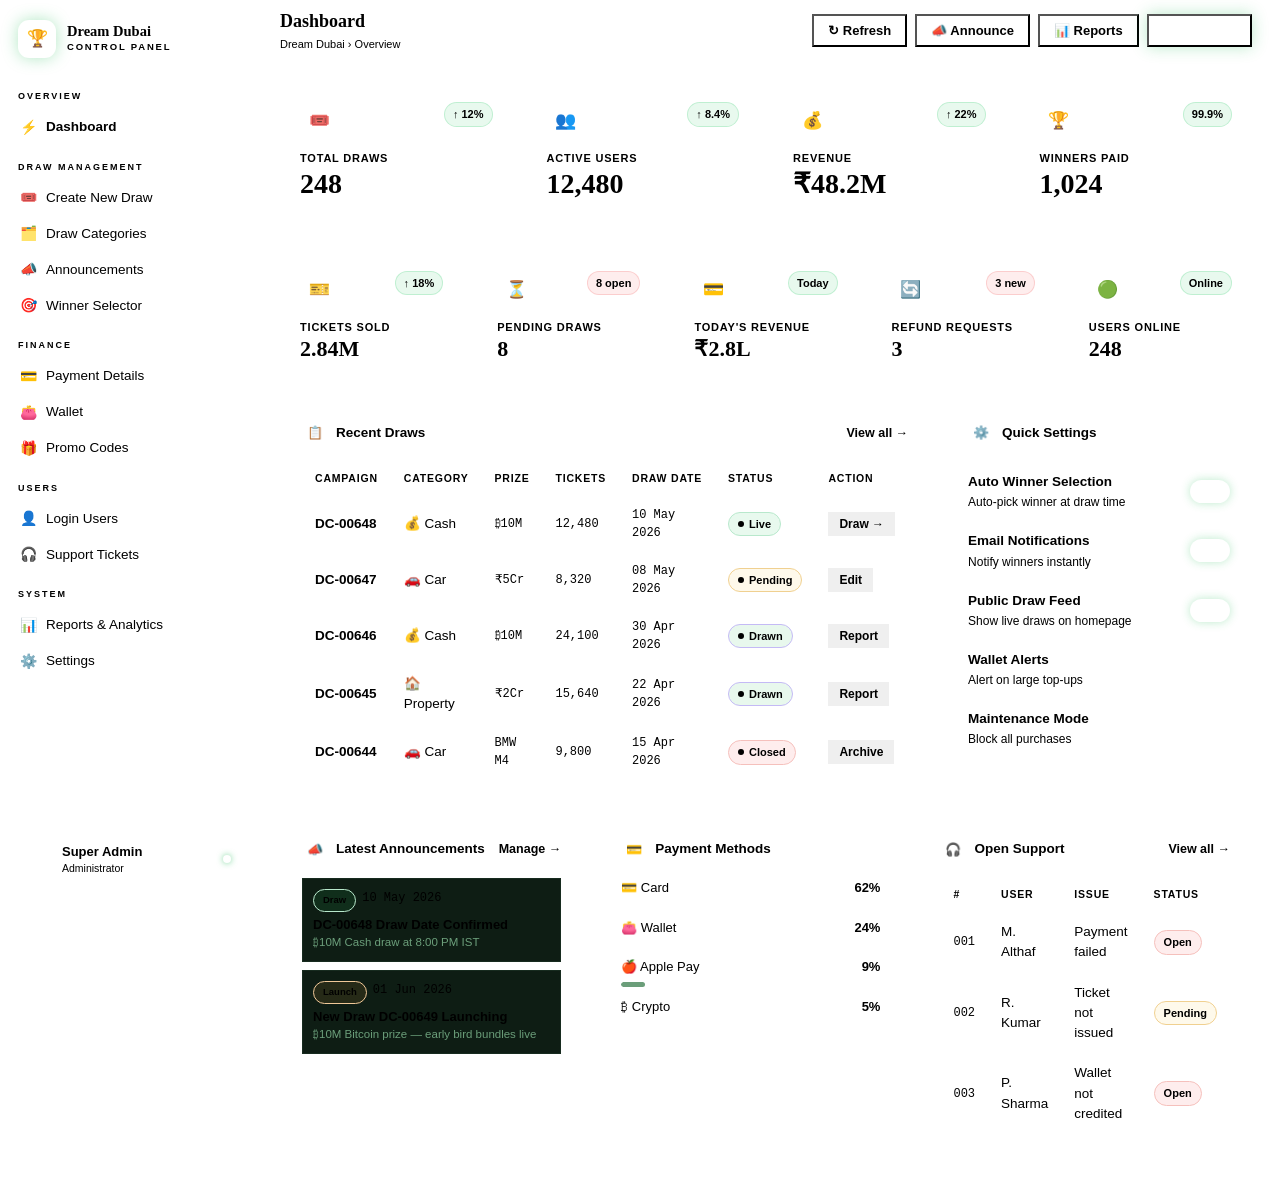
==== commit e55a00fa: "Update Tixmo-admin.html" ====
--- a/Tixmo-admin.html
+++ b/Tixmo-admin.html
@@ -1,1629 +1,1497 @@
-<!DOCTYPE html>
-
-<html lang="en">
-<head>
-<meta charset="UTF-8">
-<meta name="viewport" content="width=device-width, initial-scale=1.0">
-<title>Dream Dubai — Control Panel</title>
-<link href="https://fonts.googleapis.com/css2?family=Playfair+Display:wght@600;700;800&family=Figtree:wght@300;400;500;600;700;800&family=JetBrains+Mono:wght@400;500;600&display=swap" rel="stylesheet">
-<style>
-:root {
-  --bg:       #f5f4f0;
-  --white:    #ffffff;
-  --surface:  #faf9f7;
-  --border:   #e8e4de;
-  --border2:  #f0ede8;
-  --text:     #1a1714;
-  --muted:    #7a7068;
-  --dim:      #b0a898;
-  --accent:   #2d1fa3;
-  --accent-l: #ede9fb;
-  --accent-m: #6a56d4;
-  --pink:     #d4245a;
-  --pink-l:   #fce8ef;
-  --gold:     #c4860a;
-  --gold-l:   #fdf3e0;
-  --green:    #1a7a4a;
-  --green-l:  #e4f5ec;
-  --red:      #c0362a;
-  --red-l:    #fde8e6;
-  --amber:    #b05c10;
-  --amber-l:  #fef0e2;
-  --shadow-sm: 0 1px 3px rgba(26,23,20,0.06), 0 1px 2px rgba(26,23,20,0.04);
-  --shadow:    0 4px 16px rgba(26,23,20,0.08), 0 1px 4px rgba(26,23,20,0.05);
-  --shadow-lg: 0 12px 40px rgba(26,23,20,0.12), 0 4px 12px rgba(26,23,20,0.06);
-  --radius:   14px;
-  --radius-sm: 8px;
-  --radius-lg: 20px;
-}
-
-- { margin:0; padding:0; box-sizing:border-box; }
-  html { scroll-behavior:smooth; }
-
-body {
-background: var(–bg);
-font-family: ‘Figtree’, sans-serif;
-color: var(–text);
-min-height: 100vh;
-overflow-x: hidden;
-font-size: 14px;
-line-height: 1.5;
-}
-
-/* ── ANIMATIONS ── */
-@keyframes fadeIn   { from{opacity:0;transform:translateY(10px)} to{opacity:1;transform:translateY(0)} }
-@keyframes fadeLeft { from{opacity:0;transform:translateX(-16px)} to{opacity:1;transform:translateX(0)} }
-@keyframes scaleIn  { from{opacity:0;transform:scale(0.95)} to{opacity:1;transform:scale(1)} }
-@keyframes slideUp  { from{opacity:0;transform:translateY(20px)} to{opacity:1;transform:translateY(0)} }
-@keyframes pulse    { 0%,100%{opacity:1} 50%{opacity:0.35} }
-@keyframes spin     { to{transform:rotate(360deg)} }
-@keyframes shimmer  { 0%{transform:translateX(-150%)} 100%{transform:translateX(250%)} }
-@keyframes tick     { 0%{transform:translateY(0)} 50%{transform:translateY(-3px)} 100%{transform:translateY(0)} }
-@keyframes barGrow  { from{width:0} to{width:var(–w)} }
-@keyframes countUp  { from{opacity:0;transform:scale(0.85)} to{opacity:1;transform:scale(1)} }
-@keyframes glow     { 0%,100%{box-shadow:0 0 0 3px rgba(45,31,163,0.1)} 50%{box-shadow:0 0 0 6px rgba(45,31,163,0.18)} }
-@keyframes floatIn  {
-0%   { opacity:0; transform:translateY(30px) scale(0.97); }
-100% { opacity:1; transform:translateY(0) scale(1); }
-}
-
-/* ── SHELL ── */
-.shell { display:flex; min-height:100vh; }
-
-/* ═══════════════════════════════════════
-SIDEBAR
-═══════════════════════════════════════ */
-.sidebar {
-width: 256px; flex-shrink:0;
-background: var(–white);
-border-right: 1px solid var(–border);
-display: flex; flex-direction:column;
-position: sticky; top:0; height:100vh;
-overflow-y: auto;
-animation: fadeLeft 0.45s cubic-bezier(0.22,1,0.36,1) both;
-}
-
-.brand {
-padding: 22px 20px 18px;
-border-bottom: 1px solid var(–border2);
-display: flex; align-items:center; gap:12px;
-}
-.brand-logo {
-width: 40px; height: 40px; border-radius: 12px;
-background: var(–text);
-display: flex; align-items:center; justify-content:center;
-font-size: 18px; flex-shrink:0;
-}
-.brand-words { line-height:1.15; }
-.brand-name { font-family:‘Playfair Display’,serif; font-size:15px; font-weight:700; color:var(–text); }
-.brand-sub  { font-size:10px; font-weight:600; color:var(–dim); letter-spacing:1.8px; text-transform:uppercase; }
-
-.nav-label {
-padding: 18px 20px 6px;
-font-size:9.5px; font-weight:700; color:var(–dim);
-letter-spacing:2px; text-transform:uppercase;
-}
-
-.nav-item {
-display: flex; align-items:center; gap:10px;
-padding: 9px 14px; margin: 1px 8px;
-border-radius: var(–radius-sm);
-cursor: pointer; font-size:13.5px; font-weight:500; color:var(–muted);
-transition: background 0.15s, color 0.15s;
-border: none; background:transparent; width:calc(100% - 16px);
-text-align:left; font-family:‘Figtree’,sans-serif;
-position:relative;
-}
-.nav-item:hover { background:var(–bg); color:var(–text); }
-.nav-item.active { background:var(–accent-l); color:var(–accent); font-weight:600; }
-.nav-item.active .nav-icon { color:var(–accent); }
-.nav-icon { font-size:15px; width:20px; text-align:center; flex-shrink:0; }
-.nav-badge {
-margin-left:auto; background:var(–pink); color:#fff;
-font-size:9px; font-weight:700; padding:2px 7px; border-radius:20px; letter-spacing:0.3px;
-}
-.nav-badge.green { background:var(–green); }
-
-.sidebar-foot {
-margin-top:auto; padding:16px 12px;
-border-top:1px solid var(–border2);
-}
-.admin-card {
-display:flex; align-items:center; gap:10px;
-padding:10px 12px; border-radius:var(–radius-sm);
-background:var(–bg); cursor:pointer;
-transition:background 0.15s;
-}
-.admin-card:hover { background:var(–border2); }
-.admin-av {
-width:34px; height:34px; border-radius:50%;
-background:var(–text); color:var(–white);
-display:flex; align-items:center; justify-content:center;
-font-size:12px; font-weight:800; flex-shrink:0;
-}
-.admin-name { font-size:13px; font-weight:700; }
-.admin-role { font-size:10.5px; color:var(–muted); }
-.online-dot { width:8px; height:8px; border-radius:50%; background:var(–green); margin-left:auto; animation:pulse 2s infinite; }
-
-/* ═══════════════════════════════════════
-MAIN
-═══════════════════════════════════════ */
-.main { flex:1; display:flex; flex-direction:column; min-width:0; }
-
-/* TOPBAR */
-.topbar {
-background:var(–white); border-bottom:1px solid var(–border);
-padding:0 32px; height:62px;
-display:flex; align-items:center; justify-content:space-between;
-position:sticky; top:0; z-index:40;
-animation: fadeIn 0.3s ease both;
-}
-.topbar-left { display:flex; flex-direction:column; }
-.page-title { font-family:‘Playfair Display’,serif; font-size:19px; font-weight:700; color:var(–text); line-height:1; }
-.page-crumb { font-size:11.5px; color:var(–muted); margin-top:2px; }
-.topbar-right { display:flex; align-items:center; gap:10px; }
-
-.tb-btn {
-padding:8px 16px; border-radius:var(–radius-sm);
-border:1px solid var(–border); background:var(–white);
-font-size:13px; font-weight:600; color:var(–text);
-cursor:pointer; font-family:‘Figtree’,sans-serif;
-display:flex; align-items:center; gap:6px;
-transition:all 0.15s; white-space:nowrap;
-}
-.tb-btn:hover { background:var(–bg); border-color:var(–accent-m); }
-.tb-btn.primary {
-background:var(–accent); border-color:var(–accent); color:#fff;
-}
-.tb-btn.primary:hover { background:#231890; }
-.tb-btn:active { transform:scale(0.97); }
-
-/* CONTENT */
-.content { flex:1; padding:28px 32px; overflow-y:auto; }
-
-/* ── PANEL ── */
-.panel { display:none; }
-.panel.active { display:block; animation:floatIn 0.4s cubic-bezier(0.22,1,0.36,1) both; }
-
-/* ═══════════════════════════════════════
-STAT CARDS
-═══════════════════════════════════════ */
-.stats-grid { display:grid; grid-template-columns:repeat(4,1fr); gap:16px; margin-bottom:24px; }
-
-.stat-card {
-background:var(–white); border:1px solid var(–border);
-border-radius:var(–radius); padding:20px 22px;
-position:relative; overflow:hidden;
-transition:box-shadow 0.2s, transform 0.2s;
-}
-.stat-card:hover { box-shadow:var(–shadow); transform:translateY(-1px); }
-.stat-top { display:flex; align-items:flex-start; justify-content:space-between; margin-bottom:12px; }
-.stat-icon-wrap {
-width:40px; height:40px; border-radius:10px;
-display:flex; align-items:center; justify-content:center; font-size:18px;
-}
-.stat-trend {
-font-size:11.5px; font-weight:600; padding:3px 8px;
-border-radius:20px; display:flex; align-items:center; gap:3px;
-}
-.stat-trend.up { background:var(–green-l); color:var(–green); }
-.stat-trend.dn { background:var(–red-l); color:var(–red); }
-.stat-label { font-size:11.5px; font-weight:600; color:var(–muted); text-transform:uppercase; letter-spacing:0.8px; margin-bottom:4px; }
-.stat-value { font-family:‘Playfair Display’,serif; font-size:30px; font-weight:700; line-height:1; color:var(–text); animation:countUp 0.5s ease; }
-.stat-bar { height:3px; background:var(–border2); border-radius:2px; margin-top:14px; overflow:hidden; }
-.stat-bar-fill { height:100%; border-radius:2px; –w:0%; animation:barGrow 1s cubic-bezier(0.22,1,0.36,1) 0.3s both; width:var(–w); }
-
-/* ═══════════════════════════════════════
-CARDS & LAYOUT
-═══════════════════════════════════════ */
-.grid2 { display:grid; grid-template-columns:1fr 1fr; gap:16px; }
-.grid3 { display:grid; grid-template-columns:1fr 1fr 1fr; gap:16px; }
-.grid-65 { display:grid; grid-template-columns:1.6fr 1fr; gap:16px; }
-.grid-56 { display:grid; grid-template-columns:1fr 1.5fr; gap:16px; }
-
-.card {
-background:var(–white); border:1px solid var(–border);
-border-radius:var(–radius); padding:22px 24px;
-transition:box-shadow 0.2s;
-}
-.card:hover { box-shadow:var(–shadow-sm); }
-
-.card-hdr {
-display:flex; align-items:center; justify-content:space-between;
-margin-bottom:18px; gap:10px;
-}
-.card-title {
-font-size:13.5px; font-weight:700; color:var(–text);
-display:flex; align-items:center; gap:8px;
-}
-.card-title-icon {
-width:28px; height:28px; border-radius:7px;
-display:flex; align-items:center; justify-content:center; font-size:14px;
-}
-.card-action { font-size:12.5px; color:var(–accent); font-weight:600; cursor:pointer; white-space:nowrap; }
-.card-action:hover { text-decoration:underline; }
-
-/* ═══════════════════════════════════════
-FORM ELEMENTS
-═══════════════════════════════════════ */
-.form-section { margin-bottom:20px; }
-.form-section-title {
-font-size:11px; font-weight:700; color:var(–dim); text-transform:uppercase;
-letter-spacing:1.5px; margin-bottom:12px; padding-bottom:8px;
-border-bottom:1px solid var(–border2);
-display:flex; align-items:center; gap:6px;
-}
-.form-row { display:grid; grid-template-columns:1fr 1fr; gap:12px; margin-bottom:12px; }
-.form-row.cols3 { grid-template-columns:1fr 1fr 1fr; }
-.form-row.cols1 { grid-template-columns:1fr; }
-.form-group { display:flex; flex-direction:column; gap:5px; }
-.form-group.span2 { grid-column:span 2; }
-
-label {
-font-size:11.5px; font-weight:600; color:var(–muted);
-letter-spacing:0.3px;
-}
-input[type=text], input[type=number], input[type=date], input[type=time],
-input[type=email], select, textarea {
-background:var(–surface); border:1.5px solid var(–border);
-color:var(–text); border-radius:var(–radius-sm);
-padding:9px 12px; font-size:13.5px;
-font-family:‘Figtree’,sans-serif; outline:none; width:100%;
-transition:border-color 0.15s, box-shadow 0.15s;
-appearance:none;
-}
-input:focus, select:focus, textarea:focus {
-border-color:var(–accent); box-shadow:0 0 0 3px rgba(45,31,163,0.08);
-background:var(–white);
-}
-textarea { resize:vertical; min-height:72px; }
-.input-wrap { position:relative; }
-.input-wrap .prefix {
-position:absolute; left:11px; top:50%; transform:translateY(-50%);
-font-size:13px; font-weight:600; color:var(–muted); pointer-events:none;
-}
-.input-wrap input { padding-left:26px; }
-select { background-image:url(“data:image/svg+xml,%3Csvg xmlns=‘http://www.w3.org/2000/svg’ width=‘12’ height=‘8’%3E%3Cpath d=‘M1 1l5 5 5-5’ stroke=’%237a7068’ stroke-width=‘1.5’ fill=‘none’ stroke-linecap=‘round’/%3E%3C/svg%3E”); background-repeat:no-repeat; background-position:right 12px center; padding-right:32px; }
-
-/* Buttons */
-.btn {
-padding:9px 18px; border-radius:var(–radius-sm);
-font-size:13.5px; font-weight:600; cursor:pointer;
-font-family:‘Figtree’,sans-serif; border:none;
-display:inline-flex; align-items:center; gap:7px;
-transition:all 0.15s; white-space:nowrap; position:relative; overflow:hidden;
-}
-.btn:active { transform:scale(0.97); }
-.btn-primary { background:var(–accent); color:#fff; }
-.btn-primary:hover { background:#231890; }
-.btn-secondary { background:var(–bg); border:1.5px solid var(–border); color:var(–text); }
-.btn-secondary:hover { background:var(–border2); }
-.btn-outline { background:transparent; border:1.5px solid var(–accent); color:var(–accent); }
-.btn-outline:hover { background:var(–accent-l); }
-.btn-danger { background:var(–red-l); border:1.5px solid #f5c0bc; color:var(–red); }
-.btn-danger:hover { background:#fbd4d0; }
-.btn-green { background:var(–green-l); border:1.5px solid #b8e8cc; color:var(–green); }
-.btn-green:hover { background:#cef0dc; }
-.btn-full { width:100%; justify-content:center; }
-.btn-lg { padding:12px 24px; font-size:14.5px; border-radius:10px; }
-.btn-sm { padding:6px 12px; font-size:12px; }
-
-.btn-row { display:flex; gap:10px; margin-top:4px; }
-
-/* ═══════════════════════════════════════
-TABLE
-═══════════════════════════════════════ */
-.table-wrap { overflow-x:auto; }
-table { width:100%; border-collapse:collapse; }
-thead th {
-padding:9px 14px; text-align:left;
-font-size:11px; font-weight:700; color:var(–muted);
-text-transform:uppercase; letter-spacing:0.8px;
-border-bottom:1.5px solid var(–border);
-background:var(–surface); white-space:nowrap;
-}
-thead th:first-child { border-radius:var(–radius-sm) 0 0 0; }
-thead th:last-child  { border-radius:0 var(–radius-sm) 0 0; }
-tbody tr { border-bottom:1px solid var(–border2); transition:background 0.1s; }
-tbody tr:last-child { border:none; }
-tbody tr:hover { background:var(–surface); }
-tbody td { padding:11px 14px; vertical-align:middle; font-size:13.5px; }
-.td-mono { font-family:‘JetBrains Mono’,monospace; font-size:12px; color:var(–muted); }
-.td-bold { font-weight:700; }
-
-/* ═══════════════════════════════════════
-BADGES
-═══════════════════════════════════════ */
-.badge {
-display:inline-flex; align-items:center; gap:5px;
-padding:3px 9px; border-radius:20px; font-size:11.5px; font-weight:600;
-white-space:nowrap;
-}
-.badge-dot { width:6px; height:6px; border-radius:50%; background:currentColor; flex-shrink:0; }
-.badge-green  { background:var(–green-l);  color:var(–green);  border:1px solid #b8e8cc; }
-.badge-yellow { background:var(–gold-l);   color:var(–gold);   border:1px solid #f0d090; }
-.badge-red    { background:var(–red-l);    color:var(–red);    border:1px solid #f5c0bc; }
-.badge-blue   { background:var(–accent-l); color:var(–accent); border:1px solid #c4baf5; }
-.badge-pink   { background:var(–pink-l);   color:var(–pink);   border:1px solid #f5b8cc; }
-.badge-amber  { background:var(–amber-l);  color:var(–amber);  border:1px solid #f0c898; }
-
-/* ═══════════════════════════════════════
-TOGGLE
-═══════════════════════════════════════ */
-.toggle-row {
-display:flex; align-items:center; justify-content:space-between;
-padding:11px 0; border-bottom:1px solid var(–border2);
-}
-.toggle-row:last-child { border:none; }
-.toggle-info .t-name { font-size:13.5px; font-weight:600; }
-.toggle-info .t-desc { font-size:12px; color:var(–muted); margin-top:1px; }
-.tog {
-width:42px; height:24px; border-radius:12px;
-background:var(–border); position:relative; cursor:pointer;
-transition:background 0.25s; flex-shrink:0;
-
-}
-.tog::after {
-content:’’; position:absolute;
-width:18px; height:18px; background:#fff; border-radius:50%;
-top:3px; left:3px; transition:left 0.22s;
-box-shadow:0 1px 4px rgba(0,0,0,0.18);
-}
-.tog.on { background:var(–accent); }
-.tog.on::after { left:21px; }
-
-/* ═══════════════════════════════════════
-CATEGORY PILLS
-═══════════════════════════════════════ */
-.cat-grid { display:grid; grid-template-columns:repeat(4,1fr); gap:8px; }
-.cat-pill {
-border:1.5px solid var(–border); background:var(–surface);
-border-radius:10px; padding:12px 10px; cursor:pointer;
-text-align:center; transition:all 0.15s;
-}
-.cat-pill:hover { border-color:var(–accent-m); background:var(–accent-l); }
-.cat-pill.selected { border-color:var(–accent); background:var(–accent-l); }
-.cat-emoji { font-size:20px; margin-bottom:4px; }
-.cat-name  { font-size:11.5px; font-weight:700; color:var(–text); }
-.cat-count { font-size:10.5px; color:var(–muted); margin-top:1px; }
-
-/* ═══════════════════════════════════════
-COUNTDOWN
-═══════════════════════════════════════ */
-.countdown-strip {
-display:flex; gap:10px; align-items:center; justify-content:center;
-padding:16px; background:var(–surface);
-border:1.5px solid var(–border); border-radius:var(–radius);
-}
-.cd-block { text-align:center; min-width:56px; }
-.cd-val {
-font-family:‘Playfair Display’,serif; font-size:32px; font-weight:700;
-color:var(–accent); background:var(–white);
-border:1.5px solid var(–border); border-radius:10px;
-padding:8px 6px; line-height:1; display:block; text-align:center;
-min-width:56px; box-shadow:var(–shadow-sm);
-animation:tick 1s ease-in-out infinite;
-}
-.cd-val:nth-child(1) { animation-delay:0s; }
-.cd-lbl { font-size:9.5px; font-weight:700; color:var(–muted); text-transform:uppercase; letter-spacing:1px; margin-top:5px; }
-.cd-colon { font-size:28px; font-weight:700; color:var(–dim); padding-bottom:16px; }
-
-/* ═══════════════════════════════════════
-TICKET COUNTER
-═══════════════════════════════════════ */
-.counter-display {
-background:linear-gradient(135deg, var(–accent) 0%, #4a3bc8 100%);
-border-radius:var(–radius); padding:20px 24px; color:#fff; position:relative; overflow:hidden;
-}
-.counter-display::before {
-content:’’; position:absolute; right:-30px; top:-30px;
-width:140px; height:140px; border-radius:50%;
-background:rgba(255,255,255,0.06);
-}
-.counter-label { font-size:11px; font-weight:700; letter-spacing:1.5px; text-transform:uppercase; opacity:0.7; margin-bottom:6px; }
-.counter-num { font-family:‘Playfair Display’,serif; font-size:44px; font-weight:700; line-height:1; position:relative; z-index:1; }
-.counter-meta { display:flex; gap:16px; margin-top:14px; }
-.counter-meta-item { }
-.counter-meta-label { font-size:10px; opacity:0.65; text-transform:uppercase; letter-spacing:1px; margin-bottom:2px; }
-.counter-meta-val   { font-size:15px; font-weight:700; }
-.counter-bar { height:4px; background:rgba(255,255,255,0.2); border-radius:2px; margin-top:14px; overflow:hidden; }
-.counter-bar-fill { height:100%; background:rgba(255,255,255,0.8); border-radius:2px; transition:width 0.6s ease; }
-.sim-btns { display:flex; gap:8px; margin-top:14px; }
-.sim-btn {
-flex:1; padding:8px; border-radius:7px; cursor:pointer; font-weight:700;
-font-size:12px; font-family:‘Figtree’,sans-serif; border:none;
-background:rgba(255,255,255,0.18); color:#fff; transition:background 0.15s;
-}
-.sim-btn:hover { background:rgba(255,255,255,0.28); }
-.sim-btn.reset-btn { background:rgba(255,255,255,0.1); opacity:0.75; }
-
-/* ═══════════════════════════════════════
-WALLET CARD
-═══════════════════════════════════════ */
-.wallet-hero {
-background:var(–text);
-border-radius:var(–radius-lg); padding:28px 28px 24px;
-color:#fff; position:relative; overflow:hidden; margin-bottom:16px;
-}
-.wallet-hero::before {
-content:’’; position:absolute; right:-50px; bottom:-60px;
-width:220px; height:220px; border-radius:50%;
-background:rgba(255,255,255,0.04);
-}
-.wallet-hero::after {
-content:’’; position:absolute; right:30px; top:-40px;
-width:160px; height:160px; border-radius:50%;
-background:rgba(255,255,255,0.03);
-}
-.wallet-lbl { font-size:11px; font-weight:600; letter-spacing:1.8px; text-transform:uppercase; opacity:0.5; margin-bottom:6px; }
-.wallet-amt { font-family:‘Playfair Display’,serif; font-size:40px; font-weight:700; line-height:1.1; position:relative; z-index:1; }
-.wallet-cur { font-size:20px; opacity:0.6; }
-.wallet-stats { display:flex; gap:8px; margin-top:18px; position:relative; z-index:1; }
-.ws-item { flex:1; background:rgba(255,255,255,0.07); border-radius:10px; padding:12px 14px; }
-.ws-lbl { font-size:10px; opacity:0.55; text-transform:uppercase; letter-spacing:1px; margin-bottom:3px; }
-.ws-val { font-size:16px; font-weight:700; }
-
-/* ═══════════════════════════════════════
-WINNER DRUM
-═══════════════════════════════════════ */
-.drum-card {
-background:var(–white); border:1.5px solid var(–border);
-border-radius:var(–radius); padding:24px;
-text-align:center;
-}
-.drum-title { font-family:‘Playfair Display’,serif; font-size:22px; font-weight:700; margin-bottom:4px; }
-.drum-sub { font-size:13px; color:var(–muted); margin-bottom:22px; }
-.winner-box {
-border:2px dashed var(–border); border-radius:var(–radius);
-padding:24px; min-height:90px; margin-bottom:18px;
-display:flex; align-items:center; justify-content:center; flex-direction:column;
-gap:6px; transition:all 0.3s; background:var(–surface);
-}
-.winner-box.lit {
-border:2px solid var(–gold); background:var(–gold-l);
-box-shadow:0 0 0 4px rgba(196,134,10,0.1);
-}
-.winner-name  { font-family:‘Playfair Display’,serif; font-size:24px; font-weight:700; color:var(–text); }
-.winner-id    { font-family:‘JetBrains Mono’,monospace; font-size:12px; color:var(–muted); }
-.winner-prize { font-size:13px; font-weight:600; color:var(–green); }
-.winner-placeholder { color:var(–dim); font-size:13.5px; font-weight:500; }
-.spin-icon { font-size:36px; animation:spin 0.8s linear infinite; display:none; }
-
-.draw-btns { display:flex; gap:10px; justify-content:center; margin-bottom:18px; }
-.draw-btn-spin {
-background:var(–text); color:#fff; border:none;
-padding:12px 28px; border-radius:10px; font-size:14px; font-weight:700;
-cursor:pointer; font-family:‘Figtree’,sans-serif;
-transition:background 0.15s, transform 0.12s;
-display:flex; align-items:center; gap:8px;
-}
-.draw-btn-spin:hover { background:#302c28; }
-.draw-btn-spin:active { transform:scale(0.96); }
-.draw-btn-reset {
-background:var(–bg); border:1.5px solid var(–border); color:var(–muted);
-padding:12px 20px; border-radius:10px; font-size:13px; font-weight:600;
-cursor:pointer; font-family:‘Figtree’,sans-serif; transition:background 0.15s;
-}
-
-/* ═══════════════════════════════════════
-PARTICIPANTS LIST
-═══════════════════════════════════════ */
-.part-list { display:flex; flex-direction:column; gap:5px; max-height:320px; overflow-y:auto; }
-.part-item {
-display:flex; align-items:center; gap:10px;
-padding:9px 12px; border-radius:var(–radius-sm);
-background:var(–surface); font-size:13px; font-weight:500;
-border:1px solid var(–border2); transition:background 0.15s;
-}
-.part-item:hover { background:var(–border2); }
-.part-item.hl { background:var(–gold-l); border-color:#f0d090; font-weight:700; }
-.part-num { font-family:‘JetBrains Mono’,monospace; font-size:10.5px; color:var(–dim); width:18px; }
-.part-dot { width:8px; height:8px; border-radius:50%; flex-shrink:0; }
-
-/* ═══════════════════════════════════════
-TRANSACTIONS
-═══════════════════════════════════════ */
-.txn-item {
-display:flex; align-items:center; gap:12px;
-padding:12px 0; border-bottom:1px solid var(–border2);
-}
-.txn-item:last-child { border:none; }
-.txn-ico {
-width:38px; height:38px; border-radius:10px;
-display:flex; align-items:center; justify-content:center; font-size:17px; flex-shrink:0;
-}
-.txn-name { font-size:13.5px; font-weight:600; }
-.txn-date { font-size:11.5px; color:var(–muted); }
-.txn-amt  { margin-left:auto; font-family:‘JetBrains Mono’,monospace; font-size:14px; font-weight:700; }
-.txn-cr   { color:var(–green); }
-.txn-dr   { color:var(–red); }
-
-/* ═══════════════════════════════════════
-USER ROWS
-═══════════════════════════════════════ */
-.user-row {
-display:flex; align-items:center; gap:12px;
-padding:11px 0; border-bottom:1px solid var(–border2);
-}
-.user-row:last-child { border:none; }
-.user-av {
-width:38px; height:38px; border-radius:50%;
-display:flex; align-items:center; justify-content:center;
-font-size:13px; font-weight:800; flex-shrink:0; color:#fff;
-}
-.u-name  { font-size:13.5px; font-weight:700; }
-.u-email { font-size:12px; color:var(–muted); }
-.u-bal   { font-family:‘JetBrains Mono’,monospace; font-size:13px; font-weight:700; color:var(–green); text-align:right; }
-.u-date  { font-size:11px; color:var(–muted); text-align:right; }
-
-/* ═══════════════════════════════════════
-ANNOUNCEMENT CARD
-═══════════════════════════════════════ */
-.announce-card {
-background:var(–white); border:1.5px solid var(–border);
-border-radius:var(–radius); padding:22px 24px;
-position:relative; overflow:hidden;
-}
-.announce-accent {
-position:absolute; left:0; top:0; bottom:0; width:4px;
-border-radius:var(–radius) 0 0 var(–radius);
-}
-.announce-item {
-padding:13px 0; border-bottom:1px solid var(–border2);
-display:flex; align-items:flex-start; gap:14px;
-}
-.announce-item:last-child { border:none; padding-bottom:0; }
-.announce-date-block {
-width:52px; flex-shrink:0; text-align:center;
-background:var(–surface); border:1px solid var(–border2);
-border-radius:var(–radius-sm); padding:6px 4px;
-}
-.ann-month { font-size:9px; font-weight:700; text-transform:uppercase; letter-spacing:1px; color:var(–muted); }
-.ann-day   { font-family:‘Playfair Display’,serif; font-size:22px; font-weight:700; line-height:1; color:var(–text); }
-.ann-time  { font-size:9px; color:var(–muted); font-weight:500; margin-top:2px; }
-.announce-body { flex:1; }
-.ann-title { font-size:14px; font-weight:700; margin-bottom:3px; }
-.ann-desc  { font-size:12.5px; color:var(–muted); line-height:1.5; }
-.ann-tags  { display:flex; gap:6px; margin-top:7px; flex-wrap:wrap; }
-
-/* ═══════════════════════════════════════
-SEARCH INPUT
-═══════════════════════════════════════ */
-.search-wrap { position:relative; }
-.search-wrap input { padding-left:34px; }
-.search-ico { position:absolute; left:11px; top:50%; transform:translateY(-50%); color:var(–dim); font-size:14px; pointer-events:none; }
-
-/* ═══════════════════════════════════════
-NOTIFICATION TOAST
-═══════════════════════════════════════ */
-.toast {
-position:fixed; top:20px; right:24px; z-index:1000;
-background:var(–text); color:#fff;
-padding:13px 20px; border-radius:var(–radius);
-font-size:13.5px; font-weight:600;
-box-shadow:var(–shadow-lg);
-transform:translateX(130%);
-transition:transform 0.35s cubic-bezier(0.34,1.56,0.64,1);
-display:flex; align-items:center; gap:10px;
-max-width:360px;
-}
-.toast.show { transform:translateX(0); }
-
-/* ── SCROLLBAR ── */
-::-webkit-scrollbar { width:5px; height:5px; }
-::-webkit-scrollbar-track { background:transparent; }
-::-webkit-scrollbar-thumb { background:var(–border); border-radius:3px; }
-::-webkit-scrollbar-thumb:hover { background:var(–dim); }
-
-/* ── DIVIDER ── */
-.divider { height:1px; background:var(–border2); margin:18px 0; }
-
-/* ── SECTION HEADER ── */
-.sec-hdr {
-display:flex; align-items:center; justify-content:space-between;
-margin-bottom:16px;
-}
-.sec-title {
-font-size:13.5px; font-weight:700; color:var(–text);
-display:flex; align-items:center; gap:8px;
-}
-.sec-title::before {
-content:’’; display:inline-block; width:3px; height:16px;
-background:var(–accent); border-radius:2px; flex-shrink:0;
-}
-
-/* bar chart inline */
-.mini-bar { height:5px; background:var(–border2); border-radius:3px; overflow:hidden; margin-top:6px; }
-.mini-bar-fill { height:100%; border-radius:3px; }
-</style>
-
-</head>
-<body>
-
-<div class="toast" id="toast">
-  <span style="font-size:16px">✓</span>
-  <span id="toastMsg">Action completed</span>
-</div>
-
-<div class="shell">
-
-<!-- ═══════ SIDEBAR ═══════ -->
-
-<aside class="sidebar">
-  <div class="brand">
-    <div class="brand-logo">🏆</div>
-    <div class="brand-words">
-      <div class="brand-name">Dream Dubai</div>
-      <div class="brand-sub">Control Panel</div>
-    </div>
-  </div>
-
-  <div class="nav-label">Overview</div>
-  <button class="nav-item active" onclick="go('dashboard',this)">
-    <span class="nav-icon">⚡</span> Dashboard
-  </button>
-
-  <div class="nav-label">Draw Management</div>
-  <button class="nav-item" onclick="go('newdraw',this)">
-    <span class="nav-icon">🎟️</span> Create New Draw
-  </button>
-  <button class="nav-item" onclick="go('category',this)">
-    <span class="nav-icon">🗂️</span> Draw Categories
-  </button>
-  <button class="nav-item" onclick="go('announce',this)">
-    <span class="nav-icon">📣</span> Announcements
-    <span class="nav-badge green">NEW</span>
-  </button>
-  <button class="nav-item" onclick="go('winner',this)">
-    <span class="nav-icon">🎯</span> Winner Selector
-    <span class="nav-badge">LIVE</span>
-  </button>
-
-  <div class="nav-label">Finance</div>
-  <button class="nav-item" onclick="go('payment',this)">
-    <span class="nav-icon">💳</span> Payment Details
-  </button>
-  <button class="nav-item" onclick="go('wallet',this)">
-    <span class="nav-icon">👛</span> Wallet
-  </button>
-
-  <div class="nav-label">Users</div>
-  <button class="nav-item" onclick="go('users',this)">
-    <span class="nav-icon">👤</span> Login Users
-  </button>
-
-  <div class="sidebar-foot">
-    <div class="admin-card">
-      <div class="admin-av">SA</div>
-      <div>
-        <div class="admin-name">Super Admin</div>
-        <div class="admin-role">Administrator</div>
-      </div>
-      <div class="online-dot"></div>
-    </div>
-  </div>
-</aside>
-
-<!-- ═══════ MAIN ═══════ -->
-
-<main class="main">
-  <div class="topbar">
-    <div class="topbar-left">
-      <div class="page-title" id="pageTitle">Dashboard</div>
-      <div class="page-crumb" id="pageCrumb">Dream Dubai › Overview</div>
-    </div>
-    <div class="topbar-right">
-      <button class="tb-btn" onclick="notify('Refreshed!')">↻ Refresh</button>
-      <button class="tb-btn" onclick="go('announce',document.querySelectorAll('.nav-item')[3])">📣 Announce</button>
-      <button class="tb-btn primary" onclick="go('newdraw',document.querySelectorAll('.nav-item')[1])">+ New Draw</button>
-    </div>
-  </div>
-
-  <div class="content">
-
-```
-<!-- ═════════════════════════════════════
-     DASHBOARD
-══════════════════════════════════════ -->
-<div class="panel active" id="panel-dashboard">
-
-  <div class="stats-grid">
-    <div class="stat-card" style="animation:fadeIn 0.4s 0.05s both">
-      <div class="stat-top">
-        <div class="stat-icon-wrap" style="background:var(--accent-l)">🎟️</div>
-        <div class="stat-trend up">↑ 12%</div>
-      </div>
-      <div class="stat-label">Total Draws</div>
-      <div class="stat-value">248</div>
-      <div class="stat-bar"><div class="stat-bar-fill" style="--w:72%; background:var(--accent)"></div></div>
-    </div>
-    <div class="stat-card" style="animation:fadeIn 0.4s 0.1s both">
-      <div class="stat-top">
-        <div class="stat-icon-wrap" style="background:var(--pink-l)">👥</div>
-        <div class="stat-trend up">↑ 8.4%</div>
-      </div>
-      <div class="stat-label">Active Users</div>
-      <div class="stat-value">12,480</div>
-      <div class="stat-bar"><div class="stat-bar-fill" style="--w:85%; background:var(--pink)"></div></div>
-    </div>
-    <div class="stat-card" style="animation:fadeIn 0.4s 0.15s both">
-      <div class="stat-top">
-        <div class="stat-icon-wrap" style="background:var(--gold-l)">💰</div>
-        <div class="stat-trend up">↑ 22%</div>
-      </div>
-      <div class="stat-label">Total Revenue</div>
-      <div class="stat-value">₹48.2M</div>
-      <div class="stat-bar"><div class="stat-bar-fill" style="--w:60%; background:var(--gold)"></div></div>
-    </div>
-    <div class="stat-card" style="animation:fadeIn 0.4s 0.2s both">
-      <div class="stat-top">
-        <div class="stat-icon-wrap" style="background:var(--green-l)">🏆</div>
-        <div class="stat-trend up">↑ 99.9%</div>
-      </div>
-      <div class="stat-label">Winners Paid</div>
-      <div class="stat-value">1,024</div>
-      <div class="stat-bar"><div class="stat-bar-fill" style="--w:99%; background:var(--green)"></div></div>
-    </div>
-  </div>
-
-  <div class="grid-65" style="margin-bottom:16px">
-    <div class="card">
-      <div class="card-hdr">
-        <div class="card-title"><div class="card-title-icon" style="background:var(--accent-l)">📋</div> Recent Draws</div>
-        <span class="card-action" onclick="go('newdraw',document.querySelectorAll('.nav-item')[1])">View all →</span>
-      </div>
-      <div class="table-wrap">
-        <table>
-          <thead><tr><th>Campaign</th><th>Category</th><th>Prize</th><th>Tickets</th><th>Status</th><th>Draw Date</th></tr></thead>
-          <tbody>
-            <tr><td class="td-bold">DC-00648</td><td>💰 Cash</td><td class="td-mono">₿10M</td><td class="td-mono">12,480</td><td><span class="badge badge-green"><span class="badge-dot"></span>Live</span></td><td class="td-mono">10 May 2026</td></tr>
-            <tr><td class="td-bold">DC-00647</td><td>🚗 Car</td><td class="td-mono">₹5Cr</td><td class="td-mono">8,320</td><td><span class="badge badge-yellow"><span class="badge-dot"></span>Pending</span></td><td class="td-mono">08 May 2026</td></tr>
-            <tr><td class="td-bold">DC-00646</td><td>💰 Cash</td><td class="td-mono">₿10M</td><td class="td-mono">24,100</td><td><span class="badge badge-blue"><span class="badge-dot"></span>Drawn</span></td><td class="td-mono">30 Apr 2026</td></tr>
-            <tr><td class="td-bold">DC-00645</td><td>🏠 Property</td><td class="td-mono">₹2Cr</td><td class="td-mono">15,640</td><td><span class="badge badge-blue"><span class="badge-dot"></span>Drawn</span></td><td class="td-mono">22 Apr 2026</td></tr>
-            <tr><td class="td-bold">DC-00644</td><td>🚗 Car</td><td class="td-mono">BMW M4</td><td class="td-mono">9,800</td><td><span class="badge badge-red"><span class="badge-dot"></span>Closed</span></td><td class="td-mono">15 Apr 2026</td></tr>
-          </tbody>
-        </table>
-      </div>
-    </div>
-
-    <div class="card">
-      <div class="card-hdr">
-        <div class="card-title"><div class="card-title-icon" style="background:var(--gold-l)">⚙️</div> Quick Settings</div>
-      </div>
-      <div class="toggle-row"><div class="toggle-info"><div class="t-name">Auto Winner Selection</div><div class="t-desc">Pick winner automatically at draw time</div></div><div class="tog on" onclick="this.classList.toggle('on')"></div></div>
-      <div class="toggle-row"><div class="toggle-info"><div class="t-name">Email Notifications</div><div class="t-desc">Notify winners instantly via email</div></div><div class="tog on" onclick="this.classList.toggle('on')"></div></div>
-      <div class="toggle-row"><div class="toggle-info"><div class="t-name">Public Draw Feed</div><div class="t-desc">Show live draws on homepage</div></div><div class="tog on" onclick="this.classList.toggle('on')"></div></div>
-      <div class="toggle-row"><div class="toggle-info"><div class="t-name">Wallet Top-up Alerts</div><div class="t-desc">Alert admin on large top-ups</div></div><div class="tog" onclick="this.classList.toggle('on')"></div></div>
-      <div class="toggle-row"><div class="toggle-info"><div class="t-name">Maintenance Mode</div><div class="t-desc">Block all user purchases</div></div><div class="tog" onclick="this.classList.toggle('on')"></div></div>
-    </div>
-  </div>
-
-  <div class="grid3">
-    <div class="card">
-      <div class="card-hdr"><div class="card-title"><div class="card-title-icon" style="background:var(--green-l)">💳</div> Payment Methods</div></div>
-      <div style="display:flex;flex-direction:column;gap:10px">
-        <div><div style="display:flex;justify-content:space-between;font-size:13px;margin-bottom:4px"><span>Card Payments</span><span style="font-weight:700">62%</span></div><div class="mini-bar"><div class="mini-bar-fill" style="width:62%;background:var(--accent)"></div></div></div>
-        <div><div style="display:flex;justify-content:space-between;font-size:13px;margin-bottom:4px"><span>Wallet</span><span style="font-weight:700">24%</span></div><div class="mini-bar"><div class="mini-bar-fill" style="width:24%;background:var(--pink)"></div></div></div>
-        <div><div style="display:flex;justify-content:space-between;font-size:13px;margin-bottom:4px"><span>Apple Pay</span><span style="font-weight:700">9%</span></div><div class="mini-bar"><div class="mini-bar-fill" style="width:9%;background:var(--muted)"></div></div></div>
-        <div><div style="display:flex;justify-content:space-between;font-size:13px;margin-bottom:4px"><span>Crypto</span><span style="font-weight:700">5%</span></div><div class="mini-bar"><div class="mini-bar-fill" style="width:5%;background:var(--gold)"></div></div></div>
-      </div>
-    </div>
-    <div class="card">
-      <div class="card-hdr"><div class="card-title"><div class="card-title-icon" style="background:var(--pink-l)">📣</div> Latest Announcements</div><span class="card-action" onclick="go('announce',document.querySelectorAll('.nav-item')[3])">Manage →</span></div>
-      <div style="display:flex;flex-direction:column;gap:10px">
-        <div style="padding:10px;background:var(--surface);border-radius:var(--radius-sm);border:1px solid var(--border2)">
-          <div style="display:flex;align-items:center;gap:8px;margin-bottom:4px"><span class="badge badge-green" style="font-size:10px">Draw</span><span style="font-size:11px;color:var(--muted);font-family:'JetBrains Mono',monospace">10 May 2026</span></div>
-          <div style="font-size:13px;font-weight:700">DC-00648 Draw Date Confirmed</div>
-          <div style="font-size:12px;color:var(--muted);margin-top:2px">₿10M Cash prize draw at 8:00 PM</div>
-        </div>
-        <div style="padding:10px;background:var(--surface);border-radius:var(--radius-sm);border:1px solid var(--border2)">
-          <div style="display:flex;align-items:center;gap:8px;margin-bottom:4px"><span class="badge badge-amber" style="font-size:10px">Launch</span><span style="font-size:11px;color:var(--muted);font-family:'JetBrains Mono',monospace">01 Jun 2026</span></div>
-          <div style="font-size:13px;font-weight:700">New Crypto Draw DC-00649</div>
-          <div style="font-size:12px;color:var(--muted);margin-top:2px">₿10M Bitcoin prize launching soon</div>
-        </div>
-      </div>
-    </div>
-    <div class="card">
-      <div class="card-hdr"><div class="card-title"><div class="card-title-icon" style="background:var(--accent-l)">📊</div> Category Revenue</div></div>
-      <div style="display:flex;flex-direction:column;gap:10px">
-        <div style="display:flex;align-items:center;gap:10px"><span style="font-size:16px">💰</span><div style="flex:1"><div style="display:flex;justify-content:space-between;font-size:12.5px;margin-bottom:3px"><span>Cash</span><span style="font-weight:700;font-family:'JetBrains Mono',monospace">₹28.4M</span></div><div class="mini-bar"><div class="mini-bar-fill" style="width:85%;background:var(--accent)"></div></div></div></div>
-        <div style="display:flex;align-items:center;gap:10px"><span style="font-size:16px">🚗</span><div style="flex:1"><div style="display:flex;justify-content:space-between;font-size:12.5px;margin-bottom:3px"><span>Cars</span><span style="font-weight:700;font-family:'JetBrains Mono',monospace">₹12.1M</span></div><div class="mini-bar"><div class="mini-bar-fill" style="width:48%;background:var(--pink)"></div></div></div></div>
-        <div style="display:flex;align-items:center;gap:10px"><span style="font-size:16px">🏠</span><div style="flex:1"><div style="display:flex;justify-content:space-between;font-size:12.5px;margin-bottom:3px"><span>Property</span><span style="font-weight:700;font-family:'JetBrains Mono',monospace">₹6.8M</span></div><div class="mini-bar"><div class="mini-bar-fill" style="width:28%;background:var(--gold)"></div></div></div></div>
-        <div style="display:flex;align-items:center;gap:10px"><span style="font-size:16px">₿</span><div style="flex:1"><div style="display:flex;justify-content:space-between;font-size:12.5px;margin-bottom:3px"><span>Crypto</span><span style="font-weight:700;font-family:'JetBrains Mono',monospace">₹0.9M</span></div><div class="mini-bar"><div class="mini-bar-fill" style="width:8%;background:var(--amber)"></div></div></div></div>
-      </div>
-    </div>
-  </div>
-</div>
-
-<!-- ═════════════════════════════════════
-     CREATE NEW DRAW
-══════════════════════════════════════ -->
-<div class="panel" id="panel-newdraw">
-  <div style="display:grid;grid-template-columns:1.3fr 0.7fr;gap:18px;align-items:start">
-
-    <!-- LEFT COLUMN -->
-    <div style="display:flex;flex-direction:column;gap:16px">
-
-      <!-- Category -->
-      <div class="card">
-        <div class="card-hdr"><div class="card-title"><div class="card-title-icon" style="background:var(--accent-l)">🗂️</div> Draw Category</div></div>
-        <div class="cat-grid" id="catPicker">
-          <div class="cat-pill selected" onclick="pickCat(this,'💰','Cash Prize')"><div class="cat-emoji">💰</div><div class="cat-name">Cash</div><div class="cat-count">142 draws</div></div>
-          <div class="cat-pill" onclick="pickCat(this,'🚗','Luxury Car')"><div class="cat-emoji">🚗</div><div class="cat-name">Car</div><div class="cat-count">38 draws</div></div>
-          <div class="cat-pill" onclick="pickCat(this,'🏠','Real Estate')"><div class="cat-emoji">🏠</div><div class="cat-name">Property</div><div class="cat-count">24 draws</div></div>
-          <div class="cat-pill" onclick="pickCat(this,'₿','Crypto')"><div class="cat-emoji">₿</div><div class="cat-name">Crypto</div><div class="cat-count">19 draws</div></div>
-          <div class="cat-pill" onclick="pickCat(this,'✈️','Travel')"><div class="cat-emoji">✈️</div><div class="cat-name">Travel</div><div class="cat-count">15 draws</div></div>
-          <div class="cat-pill" onclick="pickCat(this,'📱','Electronics')"><div class="cat-emoji">📱</div><div class="cat-name">Tech</div><div class="cat-count">10 draws</div></div>
-          <div class="cat-pill" onclick="pickCat(this,'⌚','Watches')"><div class="cat-emoji">⌚</div><div class="cat-name">Watches</div><div class="cat-count">6 draws</div></div>
-          <div class="cat-pill" onclick="pickCat(this,'💎','Jewellery')"><div class="cat-emoji">💎</div><div class="cat-name">Jewels</div><div class="cat-count">4 draws</div></div>
-        </div>
-      </div>
-
-      <!-- Draw Info -->
-      <div class="card">
-        <div class="card-hdr"><div class="card-title"><div class="card-title-icon" style="background:var(--green-l)">📝</div> Draw Information</div></div>
-        <div class="form-row">
-          <div class="form-group"><label>Campaign ID</label><input type="text" id="nd-campaign" value="DC-00649" oninput="updatePv()"></div>
-          <div class="form-group"><label>Currency</label>
-            <select id="nd-currency" onchange="document.getElementById('nd-sym').textContent=this.value;updatePv()">
-              <option value="₹">INR — Indian Rupee</option>
-              <option value="$">USD — US Dollar</option>
-              <option value="₿">BTC — Bitcoin</option>
-              <option value="د.إ">AED — UAE Dirham</option>
-            </select>
-          </div>
-        </div>
-        <div class="form-row">
-          <div class="form-group"><label>Prize Amount</label>
-            <div class="input-wrap"><span class="prefix" id="nd-sym">₹</span><input type="number" id="nd-amount" placeholder="10,000,000" oninput="updatePv()"></div>
-          </div>
-          <div class="form-group"><label>Ticket Price (₹)</label>
-            <div class="input-wrap"><span class="prefix">₹</span><input type="number" id="nd-price" placeholder="230" oninput="updatePv();refreshTicketUI()"></div>
-          </div>
-        </div>
-        <div class="form-row cols1">
-          <div class="form-group"><label>Draw Description</label>
-            <textarea id="nd-desc" placeholder="Win ₿10,000,000 — The Biggest Prize Ever..." oninput="updatePv()"></textarea>
-          </div>
-        </div>
-      </div>
-
-      <!-- Draw Time -->
-      <div class="card">
-        <div class="card-hdr"><div class="card-title"><div class="card-title-icon" style="background:var(--amber-l)">⏰</div> Draw Time & Countdown</div></div>
-        <div class="form-row" style="margin-bottom:16px">
-          <div class="form-group"><label>Draw Date</label><input type="date" id="nd-date" value="2026-06-01" oninput="startCd();updatePv()"></div>
-          <div class="form-group"><label>Draw Time</label><input type="time" id="nd-time" value="20:00" oninput="startCd()"></div>
-        </div>
-        <div class="countdown-strip">
-          <div class="cd-block"><span class="cd-val" id="cd-d">--</span><div class="cd-lbl">Days</div></div>
-          <div class="cd-colon">:</div>
-          <div class="cd-block"><span class="cd-val" id="cd-h">--</span><div class="cd-lbl">Hours</div></div>
-          <div class="cd-colon">:</div>
-          <div class="cd-block"><span class="cd-val" id="cd-m">--</span><div class="cd-lbl">Min</div></div>
-          <div class="cd-colon">:</div>
-          <div class="cd-block"><span class="cd-val" id="cd-s">--</span><div class="cd-lbl">Sec</div></div>
-        </div>
-      </div>
-
-      <!-- Ticket Counter -->
-      <div class="card">
-        <div class="card-hdr"><div class="card-title"><div class="card-title-icon" style="background:var(--pink-l)">🎫</div> Ticket Counter & Limits</div></div>
-        <div class="toggle-row" style="margin-bottom:14px;padding-bottom:14px;border-bottom:1px solid var(--border2)">
-          <div class="toggle-info"><div class="t-name">♾️ No Ticket Limit</div><div class="t-desc">Allow unlimited ticket sales for this draw</div></div>
-          <div class="tog on" id="noLimitTog" onclick="toggleNoLimit()"></div>
-        </div>
-        <div id="maxWrap" style="display:none;margin-bottom:14px">
-          <div class="form-group"><label>Maximum Tickets</label><input type="number" id="nd-max" placeholder="100,000" oninput="refreshTicketUI()"></div>
-        </div>
-        <div class="counter-display">
-          <div class="counter-label">Tickets Sold</div>
-          <div class="counter-num" id="soldNum">0</div>
-          <div class="counter-meta">
-            <div class="counter-meta-item"><div class="counter-meta-label">Limit</div><div class="counter-meta-val" id="limitVal">♾️ Unlimited</div></div>
-            <div class="counter-meta-item"><div class="counter-meta-label">Revenue</div><div class="counter-meta-val" id="revenueVal">₹ 0</div></div>
-            <div class="counter-meta-item"><div class="counter-meta-label">Fill Rate</div><div class="counter-meta-val" id="fillPct">—</div></div>
-          </div>
-          <div class="counter-bar"><div class="counter-bar-fill" id="cBar" style="width:0%"></div></div>
-          <div class="sim-btns">
-            <button class="sim-btn" onclick="simT(10)">+10</button>
-            <button class="sim-btn" onclick="simT(100)">+100</button>
-            <button class="sim-btn" onclick="simT(500)">+500</button>
-            <button class="sim-btn" onclick="simT(1000)">+1K</button>
-            <button class="sim-btn reset-btn" onclick="resetT()">Reset</button>
-          </div>
-        </div>
-      </div>
-
-      <div class="btn-row">
-        <button class="btn btn-secondary" onclick="notify('Draft saved!')">💾 Save Draft</button>
-        <button class="btn btn-primary btn-lg" style="flex:2" onclick="notify('🎟️ Draw launched successfully!')">🚀 Launch Draw</button>
-      </div>
-    </div>
-
-    <!-- RIGHT COLUMN -->
-    <div style="display:flex;flex-direction:column;gap:16px;position:sticky;top:80px">
-
-      <!-- Live Preview -->
-      <div class="card" style="border:1.5px solid var(--accent-l)">
-        <div class="card-hdr"><div class="card-title"><div class="card-title-icon" style="background:var(--accent-l)">👁️</div> Live Preview</div></div>
-        <div style="background:var(--text);border-radius:var(--radius);padding:20px;color:#fff;position:relative;overflow:hidden">
-          <div style="position:absolute;right:-20px;bottom:-20px;width:100px;height:100px;border-radius:50%;background:rgba(255,255,255,0.05)"></div>
-          <div style="font-size:10px;opacity:0.5;letter-spacing:1.5px;text-transform:uppercase;margin-bottom:4px">Campaign</div>
-          <div style="font-family:'Playfair Display',serif;font-size:22px;font-weight:700;margin-bottom:10px" id="pv-id">DC-00649</div>
-          <div style="display:flex;flex-wrap:wrap;gap:6px;margin-bottom:14px">
-            <span class="badge badge-green"><span class="badge-dot"></span>Active</span>
-            <span id="pv-cat" style="background:rgba(255,255,255,0.12);color:#fff;padding:3px 8px;border-radius:20px;font-size:11px;font-weight:600">💰 Cash Prize</span>
-            <span id="pv-date-badge" style="background:rgba(255,255,255,0.12);color:#fff;padding:3px 8px;border-radius:20px;font-size:11px;font-weight:600">Jun 01</span>
-          </div>
-          <div style="font-family:'Playfair Display',serif;font-size:26px;font-weight:700;margin-bottom:6px" id="pv-prize">Prize TBD</div>
-          <div style="font-size:12px;opacity:0.55;line-height:1.4" id="pv-desc">Description will appear here</div>
-          <div style="display:flex;justify-content:space-between;margin-top:16px;padding-top:14px;border-top:1px solid rgba(255,255,255,0.1)">
-            <div><div style="font-size:10px;opacity:0.5">Ticket Price</div><div style="font-size:16px;font-weight:800;color:#f5c842" id="pv-price">₹ —</div></div>
-            <div style="text-align:right"><div style="font-size:10px;opacity:0.5">Limit</div><div style="font-size:16px;font-weight:800;color:#a78bfa" id="pv-limit">♾️ Unlimited</div></div>
-          </div>
-        </div>
-        <!-- Mini countdown in preview -->
-        <div style="display:flex;justify-content:center;gap:14px;padding:14px 0 4px;border-top:1px solid var(--border2);margin-top:14px">
-          <div style="text-align:center"><div style="font-family:'JetBrains Mono',monospace;font-size:20px;font-weight:700;color:var(--accent)" id="pv-d">--</div><div style="font-size:9px;color:var(--muted);text-transform:uppercase;letter-spacing:1px">d</div></div>
-          <div style="font-size:20px;color:var(--dim);padding-top:2px">:</div>
-          <div style="text-align:center"><div style="font-family:'JetBrains Mono',monospace;font-size:20px;font-weight:700;color:var(--accent)" id="pv-h">--</div><div style="font-size:9px;color:var(--muted);text-transform:uppercase;letter-spacing:1px">h</div></div>
-          <div style="font-size:20px;color:var(--dim);padding-top:2px">:</div>
-          <div style="text-align:center"><div style="font-family:'JetBrains Mono',monospace;font-size:20px;font-weight:700;color:var(--accent)" id="pv-m">--</div><div style="font-size:9px;color:var(--muted);text-transform:uppercase;letter-spacing:1px">m</div></div>
-          <div style="font-size:20px;color:var(--dim);padding-top:2px">:</div>
-          <div style="text-align:center"><div style="font-family:'JetBrains Mono',monospace;font-size:20px;font-weight:700;color:var(--pink)" id="pv-s">--</div><div style="font-size:9px;color:var(--muted);text-transform:uppercase;letter-spacing:1px">s</div></div>
-        </div>
-      </div>
-
-      <!-- Bundles -->
-      <div class="card">
-        <div class="card-hdr"><div class="card-title"><div class="card-title-icon" style="background:var(--gold-l)">📦</div> Ticket Bundles</div></div>
-        <div class="form-row" style="margin-bottom:10px">
-          <div class="form-group"><label>Bundle Name</label><input type="text" id="b-name" placeholder="Starter Pack"></div>
-          <div class="form-group"><label>Tickets</label><input type="number" id="b-count" placeholder="20"></div>
-        </div>
-        <div class="form-row" style="margin-bottom:12px">
-          <div class="form-group"><label>Price (₹)</label><div class="input-wrap"><span class="prefix">₹</span><input type="number" id="b-price" placeholder="4600"></div></div>
-          <div class="form-group"><label>Discount %</label><input type="number" id="b-disc" placeholder="20"></div>
-        </div>
-        <button class="btn btn-outline btn-full btn-sm" onclick="addBundle()">+ Add Bundle</button>
-        <div id="bundleList" style="display:flex;flex-direction:column;gap:7px;margin-top:10px"></div>
-      </div>
-    </div>
-  </div>
-</div>
-
-<!-- ═════════════════════════════════════
-     DRAW CATEGORIES
-══════════════════════════════════════ -->
-<div class="panel" id="panel-category">
-  <div class="grid-56">
-    <div style="display:flex;flex-direction:column;gap:16px">
-      <div class="card">
-        <div class="card-hdr"><div class="card-title"><div class="card-title-icon" style="background:var(--accent-l)">🗂️</div> All Categories</div><button class="btn btn-primary btn-sm" onclick="document.getElementById('catForm').scrollIntoView({behavior:'smooth'})">+ Add New</button></div>
-        <div class="cat-grid" style="margin-bottom:20px">
-          <div class="cat-pill selected" onclick="selectCatView(this)"><div class="cat-emoji">💰</div><div class="cat-name">Cash Prize</div><div class="cat-count">142 draws</div></div>
-          <div class="cat-pill" onclick="selectCatView(this)"><div class="cat-emoji">🚗</div><div class="cat-name">Luxury Car</div><div class="cat-count">38 draws</div></div>
-          <div class="cat-pill" onclick="selectCatView(this)"><div class="cat-emoji">🏠</div><div class="cat-name">Real Estate</div><div class="cat-count">24 draws</div></div>
-          <div class="cat-pill" onclick="selectCatView(this)"><div class="cat-emoji">₿</div><div class="cat-name">Crypto</div><div class="cat-count">19 draws</div></div>
-          <div class="cat-pill" onclick="selectCatView(this)"><div class="cat-emoji">✈️</div><div class="cat-name">Travel</div><div class="cat-count">15 draws</div></div>
-          <div class="cat-pill" onclick="selectCatView(this)"><div class="cat-emoji">📱</div><div class="cat-name">Electronics</div><div class="cat-count">10 draws</div></div>
-          <div class="cat-pill" onclick="selectCatView(this)"><div class="cat-emoji">⌚</div><div class="cat-name">Watches</div><div class="cat-count">6 draws</div></div>
-          <div class="cat-pill" onclick="selectCatView(this)"><div class="cat-emoji">💎</div><div class="cat-name">Jewellery</div><div class="cat-count">4 draws</div></div>
-        </div>
-        <div class="sec-hdr"><div class="sec-title">Category Performance</div></div>
-        <div class="table-wrap">
-          <table>
-            <thead><tr><th>Category</th><th>Draws</th><th>Revenue</th><th>Avg Tickets</th><th>Status</th></tr></thead>
-            <tbody>
-              <tr><td>💰 Cash</td><td>142</td><td class="td-mono" style="font-weight:700;color:var(--green)">₹28.4M</td><td class="td-mono">18,420</td><td><span class="badge badge-green">Active</span></td></tr>
-              <tr><td>🚗 Cars</td><td>38</td><td class="td-mono" style="font-weight:700;color:var(--green)">₹12.1M</td><td class="td-mono">9,300</td><td><span class="badge badge-green">Active</span></td></tr>
-              <tr><td>🏠 Property</td><td>24</td><td class="td-mono" style="font-weight:700;color:var(--green)">₹6.8M</td><td class="td-mono">12,100</td><td><span class="badge badge-yellow">Limited</span></td></tr>
-              <tr><td>₿ Crypto</td><td>19</td><td class="td-mono" style="font-weight:700;color:var(--green)">₹0.9M</td><td class="td-mono">4,800</td><td><span class="badge badge-green">Active</span></td></tr>
-              <tr><td>✈️ Travel</td><td>15</td><td class="td-mono" style="font-weight:700;color:var(--green)">₹0.4M</td><td class="td-mono">2,200</td><td><span class="badge badge-green">Active</span></td></tr>
-            </tbody>
-          </table>
-        </div>
-      </div>
-    </div>
-    <div class="card" id="catForm">
-      <div class="card-hdr"><div class="card-title"><div class="card-title-icon" style="background:var(--green-l)">✏️</div> Add / Edit Category</div></div>
-      <div class="form-group" style="margin-bottom:12px"><label>Category Name</label><input type="text" placeholder="e.g. Luxury Watches"></div>
-      <div class="form-group" style="margin-bottom:12px"><label>Emoji Icon</label><input type="text" placeholder="⌚" maxlength="2"></div>
-      <div class="form-group" style="margin-bottom:12px"><label>Description</label><textarea placeholder="Short description of this prize category..."></textarea></div>
-      <div class="form-group" style="margin-bottom:12px"><label>Default Ticket Price (₹)</label><div class="input-wrap"><span class="prefix">₹</span><input type="number" placeholder="230"></div></div>
-      <div class="form-row" style="margin-bottom:16px">
-        <div class="form-group"><label>Status</label><select><option>Active</option><option>Inactive</option><option>Coming Soon</option></select></div>
-        <div class="form-group"><label>Display Order</label><input type="number" placeholder="1"></div>
-      </div>
-      <div class="btn-row">
-        <button class="btn btn-secondary">Cancel</button>
-        <button class="btn btn-primary" style="flex:1" onclick="notify('Category saved successfully!')">Save Category</button>
-      </div>
-    </div>
-  </div>
-</div>
-
-<!-- ═════════════════════════════════════
-     ANNOUNCEMENTS (NEW)
-══════════════════════════════════════ -->
-<div class="panel" id="panel-announce">
-  <div class="grid-56">
-    <div style="display:flex;flex-direction:column;gap:16px">
-
-      <!-- Current announcements -->
-      <div class="announce-card">
-        <div class="announce-accent" style="background:linear-gradient(to bottom,var(--accent),var(--pink))"></div>
-        <div class="card-hdr" style="padding-left:12px"><div class="card-title"><div class="card-title-icon" style="background:var(--accent-l)">📣</div> Scheduled Announcements</div><button class="btn btn-sm btn-primary" onclick="document.getElementById('annForm').scrollIntoView({behavior:'smooth'})">+ New</button></div>
-        <div id="annList">
-          <div class="announce-item">
-            <div class="announce-date-block"><div class="ann-month">May</div><div class="ann-day">10</div><div class="ann-time">8:00 PM</div></div>
-            <div class="announce-body">
-              <div class="ann-title">DC-00648 Draw Date — ₿10M Cash Prize</div>
-              <div class="ann-desc">The biggest prize draw in Dream Dubai history. ₿10,000,000 Bitcoin Cash will be drawn live.</div>
-              <div class="ann-tags"><span class="badge badge-green">Draw Day</span><span class="badge badge-blue">DC-00648</span><span class="badge badge-pink">₿ Crypto</span></div>
-            </div>
-            <button class="btn btn-sm btn-danger" onclick="this.closest('.announce-item').remove();notify('Announcement removed')">×</button>
-          </div>
-          <div class="announce-item">
-            <div class="announce-date-block"><div class="ann-month">Jun</div><div class="ann-day">01</div><div class="ann-time">12:00 PM</div></div>
-            <div class="announce-body">
-              <div class="ann-title">New Draw Launch — DC-00649</div>
-              <div class="ann-desc">Exciting new ₿10M crypto draw launching with special early-bird bundle discounts.</div>
-              <div class="ann-tags"><span class="badge badge-amber">Launch</span><span class="badge badge-blue">DC-00649</span></div>
-            </div>
-            <button class="btn btn-sm btn-danger" onclick="this.closest('.announce-item').remove();notify('Announcement removed')">×</button>
-          </div>
-          <div class="announce-item">
-            <div class="announce-date-block"><div class="ann-month">May</div><div class="ann-day">15</div><div class="ann-time">6:00 PM</div></div>
-            <div class="announce-body">
-              <div class="ann-title">Wallet Top-up Bonus Weekend</div>
-              <div class="ann-desc">Top up your wallet this weekend and get 15% bonus Modesh Credits on all deposits.</div>
-              <div class="ann-tags"><span class="badge badge-yellow">Promo</span><span class="badge badge-green">Wallet</span></div>
-            </div>
-            <button class="btn btn-sm btn-danger" onclick="this.closest('.announce-item').remove();notify('Announcement removed')">×</button>
-          </div>
-        </div>
-      </div>
-
-      <!-- Announcement calendar view -->
-      <div class="card">
-        <div class="card-hdr"><div class="card-title"><div class="card-title-icon" style="background:var(--gold-l)">📅</div> Upcoming Draw Dates</div></div>
-        <div class="table-wrap">
-          <table>
-            <thead><tr><th>Date</th><th>Time</th><th>Campaign</th><th>Category</th><th>Prize</th><th>Status</th></tr></thead>
-            <tbody>
-              <tr><td class="td-mono" style="font-weight:700">10 May 2026</td><td class="td-mono">8:00 PM</td><td class="td-bold">DC-00648</td><td>💰 Cash</td><td class="td-mono">₿10M</td><td><span class="badge badge-green"><span class="badge-dot"></span>Confirmed</span></td></tr>
-              <tr><td class="td-mono" style="font-weight:700">15 May 2026</td><td class="td-mono">6:00 PM</td><td class="td-bold">DC-00647</td><td>🚗 Car</td><td class="td-mono">₹5Cr</td><td><span class="badge badge-yellow"><span class="badge-dot"></span>Pending</span></td></tr>
-              <tr><td class="td-mono" style="font-weight:700">01 Jun 2026</td><td class="td-mono">12:00 PM</td><td class="td-bold">DC-00649</td><td>₿ Crypto</td><td class="td-mono">₿10M</td><td><span class="badge badge-amber"><span class="badge-dot"></span>Scheduled</span></td></tr>
-              <tr><td class="td-mono" style="font-weight:700">15 Jun 2026</td><td class="td-mono">9:00 PM</td><td class="td-bold">DC-00650</td><td>🏠 Property</td><td class="td-mono">₹2Cr</td><td><span class="badge badge-pink"><span class="badge-dot"></span>Draft</span></td></tr>
-            </tbody>
-          </table>
-        </div>
-      </div>
-    </div>
-
-    <!-- Create Announcement Form -->
-    <div class="card" id="annForm" style="position:sticky;top:80px">
-      <div class="card-hdr"><div class="card-title"><div class="card-title-icon" style="background:var(--pink-l)">✏️</div> Create Announcement</div></div>
-
-      <div class="form-section">
-        <div class="form-section-title">📋 Announcement Details</div>
-        <div class="form-group" style="margin-bottom:12px"><label>Title</label><input type="text" id="ann-title" placeholder="e.g. DC-00648 Draw Date Confirmed"></div>
-        <div class="form-group" style="margin-bottom:12px"><label>Description</label><textarea id="ann-desc" placeholder="Full announcement text visible to users..."></textarea></div>
-        <div class="form-group" style="margin-bottom:12px">
-          <label>Type / Tag</label>
-          <select id="ann-type">
-            <option value="Draw Day">🎯 Draw Day</option>
-            <option value="Launch">🚀 New Launch</option>
-            <option value="Promo">🎁 Promotion</option>
-            <option value="Maintenance">⚙️ Maintenance</option>
-            <option value="Winner">🏆 Winner Announcement</option>
-            <option value="Update">📢 General Update</option>
-          </select>
-        </div>
-      </div>
-
-      <div class="form-section">
-        <div class="form-section-title">🔗 Linked Draw (optional)</div>
-        <div class="form-group" style="margin-bottom:12px"><label>Campaign ID</label>
-          <select id="ann-campaign">
-            <option value="">— None —</option>
-            <option value="DC-00648">DC-00648 (Live)</option>
-            <option value="DC-00649">DC-00649 (Scheduled)</option>
-            <option value="DC-00647">DC-00647 (Pending)</option>
-          </select>
-        </div>
-      </div>
-
-      <div class="form-section">
-        <div class="form-section-title">📅 Date & Visibility</div>
-        <div class="form-row" style="margin-bottom:12px">
-          <div class="form-group"><label>Announcement Date</label><input type="date" id="ann-date" value="2026-05-10"></div>
-          <div class="form-group"><label>Time</label><input type="time" id="ann-time" value="20:00"></div>
-        </div>
-        <div class="toggle-row" style="border:none;padding:8px 0 4px">
-          <div class="toggle-info"><div class="t-name">Push Notification</div><div class="t-desc">Send mobile push to all users</div></div>
-          <div class="tog on" onclick="this.classList.toggle('on')"></div>
-        </div>
-        <div class="toggle-row" style="border:none;padding:4px 0 8px">
-          <div class="toggle-info"><div class="t-name">Email Broadcast</div><div class="t-desc">Send to all registered users</div></div>
-          <div class="tog" onclick="this.classList.toggle('on')"></div>
-        </div>
-      </div>
-
-      <div class="btn-row">
-        <button class="btn btn-secondary">Clear</button>
-        <button class="btn btn-primary" style="flex:1" onclick="addAnn()">📣 Publish Announcement</button>
-      </div>
-    </div>
-  </div>
-</div>
-
-<!-- ═════════════════════════════════════
-     PAYMENT DETAILS
-══════════════════════════════════════ -->
-<div class="panel" id="panel-payment">
-  <div class="stats-grid" style="grid-template-columns:repeat(3,1fr);margin-bottom:24px">
-    <div class="stat-card">
-      <div class="stat-top"><div class="stat-icon-wrap" style="background:var(--green-l)">💳</div><div class="stat-trend up">↑ 22%</div></div>
-      <div class="stat-label">Total Collected</div><div class="stat-value">₹48.2M</div>
-      <div class="stat-bar"><div class="stat-bar-fill" style="--w:80%;background:var(--green)"></div></div>
-    </div>
-    <div class="stat-card">
-      <div class="stat-top"><div class="stat-icon-wrap" style="background:var(--gold-l)">⏳</div><div class="stat-trend dn">8 pending</div></div>
-      <div class="stat-label">Pending Payouts</div><div class="stat-value">₹1.2M</div>
-      <div class="stat-bar"><div class="stat-bar-fill" style="--w:20%;background:var(--gold)"></div></div>
-    </div>
-    <div class="stat-card">
-      <div class="stat-top"><div class="stat-icon-wrap" style="background:var(--red-l)">🔄</div><div class="stat-trend dn">↑ 3 new</div></div>
-      <div class="stat-label">Refunds Issued</div><div class="stat-value">₹84K</div>
-      <div class="stat-bar"><div class="stat-bar-fill" style="--w:5%;background:var(--red)"></div></div>
-    </div>
-  </div>
-  <div class="grid2">
-    <div class="card">
-      <div class="card-hdr"><div class="card-title"><div class="card-title-icon" style="background:var(--accent-l)">📋</div> Recent Transactions</div></div>
-      <div class="txn-item"><div class="txn-ico" style="background:var(--green-l)">💰</div><div><div class="txn-name">Ticket Purchase — DC-00648</div><div class="txn-date">May 03, 2026 · 10:42 AM</div></div><div class="txn-amt txn-cr">+₹4,600</div></div>
-      <div class="txn-item"><div class="txn-ico" style="background:var(--red-l)">🏆</div><div><div class="txn-name">Winner Payout — DC-00646</div><div class="txn-date">Apr 30, 2026 · 8:00 PM</div></div><div class="txn-amt txn-dr">-₹10,00,000</div></div>
-      <div class="txn-item"><div class="txn-ico" style="background:var(--green-l)">👛</div><div><div class="txn-name">Wallet Top-up — User #4821</div><div class="txn-date">Apr 29, 2026 · 2:15 PM</div></div><div class="txn-amt txn-cr">+₹23,000</div></div>
-      <div class="txn-item"><div class="txn-ico" style="background:var(--amber-l)">🔄</div><div><div class="txn-name">Refund — DC-00645</div><div class="txn-date">Apr 22, 2026 · 11:30 AM</div></div><div class="txn-amt txn-dr">-₹1,150</div></div>
-      <div class="txn-item"><div class="txn-ico" style="background:var(--green-l)">💰</div><div><div class="txn-name">Ticket Purchase — DC-00648</div><div class="txn-date">Apr 21, 2026 · 6:10 PM</div></div><div class="txn-amt txn-cr">+₹9,200</div></div>
-    </div>
-    <div class="card">
-      <div class="card-hdr"><div class="card-title"><div class="card-title-icon" style="background:var(--gold-l)">📊</div> Payment Breakdown</div></div>
-      <div style="display:flex;flex-direction:column;gap:14px;margin-bottom:22px">
-        <div><div style="display:flex;justify-content:space-between;font-size:13px;margin-bottom:5px"><span>💳 Card Payments</span><span style="font-weight:700">62%</span></div><div class="mini-bar" style="height:7px"><div class="mini-bar-fill" style="width:62%;background:var(--accent)"></div></div></div>
-        <div><div style="display:flex;justify-content:space-between;font-size:13px;margin-bottom:5px"><span>👛 Wallet</span><span style="font-weight:700">24%</span></div><div class="mini-bar" style="height:7px"><div class="mini-bar-fill" style="width:24%;background:var(--pink)"></div></div></div>
-        <div><div style="display:flex;justify-content:space-between;font-size:13px;margin-bottom:5px"><span>🍎 Apple Pay</span><span style="font-weight:700">9%</span></div><div class="mini-bar" style="height:7px"><div class="mini-bar-fill" style="width:9%;background:var(--muted)"></div></div></div>
-        <div><div style="display:flex;justify-content:space-between;font-size:13px;margin-bottom:5px"><span>₿ Crypto</span><span style="font-weight:700">5%</span></div><div class="mini-bar" style="height:7px"><div class="mini-bar-fill" style="width:5%;background:var(--gold)"></div></div></div>
-      </div>
-      <div class="divider"></div>
-      <div style="font-size:13px;font-weight:700;margin-bottom:12px">Manual Refund</div>
-      <div class="form-group" style="margin-bottom:10px"><label>Transaction ID</label><input type="text" placeholder="TXN-202604-00xxx"></div>
-      <div class="form-group" style="margin-bottom:12px"><label>Amount (₹)</label><div class="input-wrap"><span class="prefix">₹</span><input type="number" placeholder="0.00"></div></div>
-      <button class="btn btn-danger btn-full" onclick="notify('Refund initiated!')">Issue Refund</button>
-    </div>
-  </div>
-</div>
-
-<!-- ═════════════════════════════════════
-     WALLET
-══════════════════════════════════════ -->
-<div class="panel" id="panel-wallet">
-  <div class="wallet-hero">
-    <div class="wallet-lbl">Platform Wallet Balance</div>
-    <div class="wallet-amt"><span class="wallet-cur">₹</span> 4,82,14,000.00</div>
-    <div class="wallet-stats">
-      <div class="ws-item"><div class="ws-lbl">Inflow Today</div><div class="ws-val">₹2.8L</div></div>
-      <div class="ws-item"><div class="ws-lbl">Outflow Today</div><div class="ws-val">₹45K</div></div>
-      <div class="ws-item"><div class="ws-lbl">Pending</div><div class="ws-val">₹1.2M</div></div>
-      <div class="ws-item"><div class="ws-lbl">This Month</div><div class="ws-val">₹48.2M</div></div>
-    </div>
-  </div>
-  <div class="grid2">
-    <div class="card">
-      <div class="card-hdr"><div class="card-title"><div class="card-title-icon" style="background:var(--accent-l)">👥</div> User Wallet Balances</div></div>
-      <div class="user-row"><div class="user-av" style="background:#7c3aed">MA</div><div style="flex:1"><div class="u-name">Muhammed Althaf</div><div class="u-email">m.althaf@email.com</div></div><div><div class="u-bal">₹5,750.00</div><div class="u-date">Updated today</div></div></div>
-      <div class="user-row"><div class="user-av" style="background:#d4245a">RK</div><div style="flex:1"><div class="u-name">Rahul Kumar</div><div class="u-email">rahul.k@email.com</div></div><div><div class="u-bal">₹12,300.00</div><div class="u-date">2h ago</div></div></div>
-      <div class="user-row"><div class="user-av" style="background:#c4860a">PS</div><div style="flex:1"><div class="u-name">Priya Sharma</div><div class="u-email">priya.s@email.com</div></div><div><div class="u-bal">₹3,200.00</div><div class="u-date">5h ago</div></div></div>
-      <div class="user-row"><div class="user-av" style="background:#1a7a4a">AJ</div><div style="flex:1"><div class="u-name">Arjun Joshi</div><div class="u-email">arjun.j@email.com</div></div><div><div class="u-bal" style="color:var(--muted)">₹0.00</div><div class="u-date">Yesterday</div></div></div>
-    </div>
-    <div class="card">
-      <div class="card-hdr"><div class="card-title"><div class="card-title-icon" style="background:var(--green-l)">⚡</div> Manual Wallet Action</div></div>
-      <div class="form-group" style="margin-bottom:12px"><label>User ID or Email</label><input type="text" placeholder="user@email.com or #ID"></div>
-      <div class="form-group" style="margin-bottom:12px"><label>Action</label><select><option>➕ Top-up Wallet</option><option>➖ Deduct from Wallet</option></select></div>
-      <div class="form-group" style="margin-bottom:12px"><label>Amount (₹)</label><div class="input-wrap"><span class="prefix">₹</span><input type="number" placeholder="0.00"></div></div>
-      <div class="form-group" style="margin-bottom:16px"><label>Reason / Note</label><input type="text" placeholder="Promotional credit, correction, etc."></div>
-      <button class="btn btn-primary btn-full btn-lg" onclick="notify('Wallet updated successfully!')">Apply Wallet Change</button>
-    </div>
-  </div>
-</div>
-
-<!-- ═════════════════════════════════════
-     LOGIN USERS
-══════════════════════════════════════ -->
-<div class="panel" id="panel-users">
-  <div class="stats-grid" style="grid-template-columns:repeat(3,1fr);margin-bottom:24px">
-    <div class="stat-card"><div class="stat-top"><div class="stat-icon-wrap" style="background:var(--accent-l)">👥</div><div class="stat-trend up">↑ 340</div></div><div class="stat-label">Total Users</div><div class="stat-value">12,480</div><div class="stat-bar"><div class="stat-bar-fill" style="--w:85%;background:var(--accent)"></div></div></div>
-    <div class="stat-card"><div class="stat-top"><div class="stat-icon-wrap" style="background:var(--green-l)">🟢</div><div class="stat-trend up">Online</div></div><div class="stat-label">Active Now</div><div class="stat-value">248</div><div class="stat-bar"><div class="stat-bar-fill" style="--w:35%;background:var(--green)"></div></div></div>
-    <div class="stat-card"><div class="stat-top"><div class="stat-icon-wrap" style="background:var(--red-l)">🚫</div><div class="stat-trend dn">↑ 2 new</div></div><div class="stat-label">Banned</div><div class="stat-value">12</div><div class="stat-bar"><div class="stat-bar-fill" style="--w:5%;background:var(--red)"></div></div></div>
-  </div>
-  <div class="card">
-    <div class="card-hdr">
-      <div class="card-title"><div class="card-title-icon" style="background:var(--accent-l)">📋</div> Registered Users</div>
-      <div style="display:flex;gap:10px;align-items:center">
-        <div class="search-wrap"><span class="search-ico">🔍</span><input type="text" placeholder="Search users..." style="width:200px;padding:7px 12px 7px 32px;font-size:13px"></div>
-        <button class="btn btn-secondary btn-sm" onclick="notify('Export started!')">⬇ Export CSV</button>
-      </div>
-    </div>
-    <div class="table-wrap">
-      <table>
-        <thead><tr><th>#</th><th>User</th><th>Email</th><th>Tickets</th><th>Wallet Balance</th><th>Joined</th><th>Status</th><th>Actions</th></tr></thead>
-        <tbody>
-          <tr>
-            <td class="td-mono">4821</td>
-            <td><div style="display:flex;align-items:center;gap:9px"><div style="width:30px;height:30px;border-radius:50%;background:#7c3aed;color:#fff;display:flex;align-items:center;justify-content:center;font-size:11px;font-weight:800;flex-shrink:0">MA</div><span class="td-bold">Muhammed Althaf</span></div></td>
-            <td class="td-mono">m.althaf@email.com</td>
-            <td style="font-weight:600">138</td>
-            <td class="td-mono" style="color:var(--green);font-weight:700">₹5,750</td>
-            <td class="td-mono">Oct 2025</td>
-            <td><span class="badge badge-green"><span class="badge-dot"></span>Active</span></td>
-            <td><button class="btn btn-sm btn-secondary" onclick="notify('User profile opened')">View</button></td>
-          </tr>
-          <tr>
-            <td class="td-mono">4820</td>
-            <td><div style="display:flex;align-items:center;gap:9px"><div style="width:30px;height:30px;border-radius:50%;background:#d4245a;color:#fff;display:flex;align-items:center;justify-content:center;font-size:11px;font-weight:800;flex-shrink:0">RK</div><span class="td-bold">Rahul Kumar</span></div></td>
-            <td class="td-mono">rahul.k@email.com</td>
-            <td style="font-weight:600">224</td>
-            <td class="td-mono" style="color:var(--green);font-weight:700">₹12,300</td>
-            <td class="td-mono">Sep 2025</td>
-            <td><span class="badge badge-green"><span class="badge-dot"></span>Active</span></td>
-            <td><button class="btn btn-sm btn-secondary" onclick="notify('User profile opened')">View</button></td>
-          </tr>
-          <tr>
-            <td class="td-mono">4819</td>
-            <td><div style="display:flex;align-items:center;gap:9px"><div style="width:30px;height:30px;border-radius:50%;background:#c4860a;color:#fff;display:flex;align-items:center;justify-content:center;font-size:11px;font-weight:800;flex-shrink:0">PS</div><span class="td-bold">Priya Sharma</span></div></td>
-            <td class="td-mono">priya.s@email.com</td>
-            <td style="font-weight:600">56</td>
-            <td class="td-mono" style="color:var(--green);font-weight:700">₹3,200</td>
-            <td class="td-mono">Aug 2025</td>
-            <td><span class="badge badge-yellow"><span class="badge-dot"></span>Idle</span></td>
-            <td><button class="btn btn-sm btn-secondary" onclick="notify('User profile opened')">View</button></td>
-          </tr>
-          <tr>
-            <td class="td-mono">4818</td>
-            <td><div style="display:flex;align-items:center;gap:9px"><div style="width:30px;height:30px;border-radius:50%;background:#c0362a;color:#fff;display:flex;align-items:center;justify-content:center;font-size:11px;font-weight:800;flex-shrink:0">XY</div><span class="td-bold">Unknown User</span></div></td>
-            <td class="td-mono">flagged@spam.com</td>
-            <td style="font-weight:600">0</td>
-            <td class="td-mono">₹0</td>
-            <td class="td-mono">May 2026</td>
-            <td><span class="badge badge-red"><span class="badge-dot"></span>Banned</span></td>
-            <td><button class="btn btn-sm btn-danger" onclick="notify('User unbanned')">Unban</button></td>
-          </tr>
-        </tbody>
-      </table>
-    </div>
-  </div>
-</div>
-
-<!-- ═════════════════════════════════════
-     WINNER SELECTOR
-══════════════════════════════════════ -->
-<div class="panel" id="panel-winner">
-  <div class="grid-65">
-    <div style="display:flex;flex-direction:column;gap:16px">
-      <div class="drum-card">
-        <div class="drum-title">🎯 Winner Selector</div>
-        <div class="drum-sub">Choose a campaign and spin to select the lucky winner</div>
-        <div class="form-group" style="margin-bottom:18px;text-align:left">
-          <label>Select Campaign</label>
-          <select id="drawSel">
-            <option value="DC-00648">DC-00648 — ₿10M Cash (Live)</option>
-            <option value="DC-00647">DC-00647 — ₹5Cr Cash</option>
-            <option value="DC-00646">DC-00646 — ₿10M Cash</option>
-          </select>
-        </div>
-        <div class="winner-box" id="winBox">
-          <div class="spin-icon" id="spinIco">⭐</div>
-          <div class="winner-placeholder" id="winPlaceholder">Spin to select a winner</div>
-          <div id="winResult" style="display:none;text-align:center">
-            <div style="font-size:32px;margin-bottom:8px">🏆</div>
-            <div class="winner-name" id="wName"></div>
-            <div class="winner-id" id="wId"></div>
-            <div class="winner-prize" id="wPrize"></div>
-          </div>
-        </div>
-        <div class="draw-btns">
-          <button class="draw-btn-reset" onclick="resetWinner()">↺ Reset</button>
-          <button class="draw-btn-spin" id="spinBtn" onclick="doSpin()">🎲 Select Winner</button>
-        </div>
-        <div id="winActions" style="display:none">
-          <div class="btn-row">
-            <button class="btn btn-green" style="flex:1" onclick="notify('Winner notified via email!')">📧 Notify Winner</button>
-            <button class="btn btn-primary" style="flex:1" onclick="notify('Winner confirmed! Payout initiated.')">✓ Confirm & Pay</button>
-          </div>
-        </div>
-      </div>
-      <div class="card">
-        <div class="card-hdr"><div class="card-title"><div class="card-title-icon" style="background:var(--gold-l)">📜</div> Draw History</div></div>
-        <div class="table-wrap"><table><thead><tr><th>Draw</th><th>Winner</th><th>Prize</th><th>Drawn</th></tr></thead><tbody><tr><td>DC-00646</td><td class="td-bold">Rahul Kumar</td><td class="td-mono" style="color:var(--gold);font-weight:700">₿10M</td><td class="td-mono">Apr 30</td></tr><tr><td>DC-00645</td><td class="td-bold">Priya Sharma</td><td class="td-mono" style="color:var(--green);font-weight:700">₹2Cr</td><td class="td-mono">Apr 22</td></tr><tr><td>DC-00644</td><td class="td-bold">Ali Mirza</td><td class="td-mono">🚗 BMW</td><td class="td-mono">Apr 15</td></tr></tbody></table></div>
-      </div>
-    </div>
-    <div class="card">
-      <div class="card-hdr"><div class="card-title"><div class="card-title-icon" style="background:var(--accent-l)">👥</div> Participants</div><span id="partCount" style="font-size:12px;color:var(--muted)">12,480 entries</span></div>
-      <div class="part-list" id="partList">
-        <div class="part-item" data-name="Muhammed Althaf" data-id="TKT-138936131" data-prize="₿10,000,000"><span class="part-num">1</span><span class="part-dot" style="background:#7c3aed"></span>Muhammed Althaf — TKT-138936131</div>
-        <div class="part-item" data-name="Rahul Kumar" data-id="TKT-138936088" data-prize="₿10,000,000"><span class="part-num">2</span><span class="part-dot" style="background:#d4245a"></span>Rahul Kumar — TKT-138936088</div>
-        <div class="part-item" data-name="Priya Sharma" data-id="TKT-138936055" data-prize="₿10,000,000"><span class="part-num">3</span><span class="part-dot" style="background:#c4860a"></span>Priya Sharma — TKT-138936055</div>
-        <div class="part-item" data-name="Arjun Joshi" data-id="TKT-138936040" data-prize="₿10,000,000"><span class="part-num">4</span><span class="part-dot" style="background:#1a7a4a"></span>Arjun Joshi — TKT-138936040</div>
-        <div class="part-item" data-name="Sara Nair" data-id="TKT-138936022" data-prize="₿10,000,000"><span class="part-num">5</span><span class="part-dot" style="background:#0891b2"></span>Sara Nair — TKT-138936022</div>
-        <div class="part-item" data-name="Vikram Patel" data-id="TKT-138936010" data-prize="₿10,000,000"><span class="part-num">6</span><span class="part-dot" style="background:#6d28d9"></span>Vikram Patel — TKT-138936010</div>
-        <div class="part-item" data-name="Zara Khan" data-id="TKT-138935998" data-prize="₿10,000,000"><span class="part-num">7</span><span class="part-dot" style="background:#be185d"></span>Zara Khan — TKT-138935998</div>
-        <div class="part-item" data-name="Dev Mehta" data-id="TKT-138935980" data-prize="₿10,000,000"><span class="part-num">8</span><span class="part-dot" style="background:#d97706"></span>Dev Mehta — TKT-138935980</div>
-      </div>
-    </div>
-  </div>
-</div>
-```
-
-  </div><!-- /content -->
-</main>
-</div><!-- /shell -->
-
-<script>
-/* ── NAVIGATION ── */
-const meta = {
-  dashboard: ['Dashboard',      'Dream Dubai › Overview'],
-  newdraw:   ['Create New Draw','Dream Dubai › Draw Management › New Draw'],
-  category:  ['Draw Categories','Dream Dubai › Draw Management › Categories'],
-  announce:  ['Announcements',  'Dream Dubai › Draw Management › Announcements'],
-  winner:    ['Winner Selector','Dream Dubai › Draw Management › Winner Selector'],
-  payment:   ['Payment Details','Dream Dubai › Finance › Payments'],
-  wallet:    ['Wallet',         'Dream Dubai › Finance › Wallet'],
-  users:     ['Login Users',    'Dream Dubai › Users'],
-};
-function go(id, btn) {
-  document.querySelectorAll('.panel').forEach(p => p.classList.remove('active'));
-  document.querySelectorAll('.nav-item').forEach(b => b.classList.remove('active'));
-  document.getElementById('panel-' + id).classList.add('active');
-  if (btn) btn.classList.add('active');
-  document.getElementById('pageTitle').textContent = meta[id][0];
-  document.getElementById('pageCrumb').textContent = meta[id][1];
-}
-
-/* ── TOAST ── */
-function notify(msg) {
-  const t = document.getElementById('toast');
-  document.getElementById('toastMsg').textContent = msg;
-  t.classList.add('show');
-  setTimeout(() => t.classList.remove('show'), 3200);
-}
-
-/* ── CATEGORY PICKER (new draw) ── */
-let selCat = { emoji:'💰', label:'Cash Prize' };
-function pickCat(el, emoji, label) {
-  document.querySelectorAll('#catPicker .cat-pill').forEach(p => p.classList.remove('selected'));
-  el.classList.add('selected');
-  selCat = { emoji, label };
-  updatePv();
-}
-function selectCatView(el) {
-  document.querySelectorAll('#panel-category .cat-pill').forEach(p => p.classList.remove('selected'));
-  el.classList.add('selected');
-}
-
-/* ── LIVE PREVIEW ── */
-function updatePv() {
-  const g = id => document.getElementById(id);
-  const s = (id, v) => { const el = g(id); if(el) el.textContent = v; };
-  const campaign = g('nd-campaign')?.value || 'DC-00649';
-  const amount   = g('nd-amount')?.value;
-  const sym      = g('nd-currency')?.value || '₹';
-  const price    = g('nd-price')?.value;
-  const desc     = g('nd-desc')?.value;
-  const date     = g('nd-date')?.value;
-  const noLimit  = g('noLimitTog')?.classList.contains('on');
-  s('pv-id', campaign);
-  s('pv-cat', selCat.emoji + ' ' + selCat.label);
-  s('pv-prize', amount ? sym + ' ' + Number(amount).toLocaleString() : 'Prize TBD');
-  s('pv-price', price ? '₹' + Number(price).toLocaleString() : '₹ —');
-  s('pv-desc', desc || 'Description will appear here');
-  s('pv-limit', noLimit ? '♾️ Unlimited' : (g('nd-max')?.value || '—'));
-  if (date) {
-    const d = new Date(date);
-    s('pv-date-badge', d.toLocaleDateString('en-GB',{day:'2-digit',month:'short'}));
-  }
-}
-
-/* ── COUNTDOWN ── */
-let cdTimer = null;
-function startCd() {
-  if (cdTimer) clearInterval(cdTimer);
-  cdTimer = setInterval(() => {
-    const d = document.getElementById('nd-date')?.value;
-    const t = document.getElementById('nd-time')?.value || '20:00';
-    if (!d) return;
-    const diff = new Date(d + 'T' + t) - new Date();
-    const pad = n => String(Math.max(0,n)).padStart(2,'0');
-    const vals = diff <= 0 ? [0,0,0,0] : [
-      Math.floor(diff/86400000),
-      Math.floor((diff%86400000)/3600000),
-      Math.floor((diff%3600000)/60000),
-      Math.floor((diff%60000)/1000)
-    ];
-    const ids = [['cd-d','pv-d'],['cd-h','pv-h'],['cd-m','pv-m'],['cd-s','pv-s']];
-    ids.forEach(([a,b], i) => {
-      [a,b].forEach(id => { const el=document.getElementById(id); if(el) el.textContent=pad(vals[i]); });
-    });
-  }, 1000);
-}
-startCd();
-
-/* ── NO LIMIT TOGGLE ── */
-function toggleNoLimit() {
-  const tog = document.getElementById('noLimitTog');
-  tog.classList.toggle('on');
-  const on = tog.classList.contains('on');
-  document.getElementById('maxWrap').style.display = on ? 'none' : 'block';
-  document.getElementById('limitVal').textContent = on ? '♾️ Unlimited' : '—';
-  refreshTicketUI();
-  updatePv();
-}
-
-/* ── TICKET COUNTER ── */
-let sold = 0;
-function simT(n) {
-  sold += n;
-  const max = parseInt(document.getElementById('nd-max')?.value) || 0;
-  const on  = document.getElementById('noLimitTog')?.classList.contains('on');
-  if (!on && max && sold > max) sold = max;
-  refreshTicketUI();
-}
-function resetT() { sold = 0; refreshTicketUI(); }
-function refreshTicketUI() {
-  const price = parseFloat(document.getElementById('nd-price')?.value) || 0;
-  const max   = parseInt(document.getElementById('nd-max')?.value) || 0;
-  const on    = document.getElementById('noLimitTog')?.classList.contains('on');
-  const s = (id,v) => { const el=document.getElementById(id); if(el) el.textContent=v; };
-  s('soldNum', sold.toLocaleString());
-  s('limitVal', on ? '♾️ Unlimited' : (max ? max.toLocaleString() : '—'));
-  s('revenueVal', '₹' + (sold*price).toLocaleString('en-IN',{maximumFractionDigits:0}));
-  if (!on && max) {
-    const pct = Math.min(100,(sold/max)*100);
-    s('fillPct', pct.toFixed(1)+'%');
-    document.getElementById('cBar').style.width = pct + '%';
-  } else {
-    s('fillPct', on ? '—' : '0%');
-    document.getElementById('cBar').style.width = '0%';
-  }
-  updatePv();
-}
-
-/* ── BUNDLES ── */
-const bundles = [];
-function addBundle() {
-  const name  = document.getElementById('b-name')?.value?.trim();
-  const count = document.getElementById('b-count')?.value;
-  const price = document.getElementById('b-price')?.value;
-  const disc  = document.getElementById('b-disc')?.value || '0';
-  if (!name || !count || !price) { notify('Please fill in bundle name, tickets, and price'); return; }
-  bundles.push({name,count,price,disc});
-  renderBundles();
-  document.getElementById('b-name').value = '';
-  document.getElementById('b-count').value = '';
-  notify(`Bundle "${name}" added!`);
-}
-function renderBundles() {
-  const el = document.getElementById('bundleList');
-  if (!el) return;
-  el.innerHTML = bundles.map((b,i) => `
-    <div style="display:flex;align-items:center;gap:10px;padding:9px 12px;background:var(--surface);border:1px solid var(--border2);border-radius:var(--radius-sm)">
-      <div style="flex:1"><div style="font-size:13px;font-weight:700">${b.name}</div><div style="font-size:11.5px;color:var(--muted)">${b.count} tickets · ${b.disc}% off</div></div>
-      <div style="font-family:'JetBrains Mono',monospace;font-size:14px;font-weight:700;color:var(--accent)">₹${Number(b.price).toLocaleString()}</div>
-      <button onclick="bundles.splice(${i},1);renderBundles()" style="background:none;border:none;color:var(--dim);cursor:pointer;font-size:18px;line-height:1;padding:0 2px">×</button>
-    </div>`).join('');
-}
-
-/* ── ANNOUNCEMENTS ── */
-const typeColors = {
-  'Draw Day':'badge-green','Launch':'badge-amber','Promo':'badge-yellow',
-  'Maintenance':'badge-red','Winner':'badge-yellow','Update':'badge-blue'
-};
-function addAnn() {
-  const title    = document.getElementById('ann-title')?.value?.trim();
-  const desc     = document.getElementById('ann-desc')?.value?.trim();
-  const type     = document.getElementById('ann-type')?.value;
-  const campaign = document.getElementById('ann-campaign')?.value;
-  const dateVal  = document.getElementById('ann-date')?.value;
-  const timeVal  = document.getElementById('ann-time')?.value || '12:00';
-  if (!title || !dateVal) { notify('Please enter a title and date'); return; }
-  const d = new Date(dateVal);
-  const month = d.toLocaleDateString('en-GB',{month:'short'});
-  const day   = d.getDate();
-  const html = `
-    <div class="announce-item" style="animation:slideUp 0.35s ease both">
-      <div class="announce-date-block">
-        <div class="ann-month">${month}</div>
-        <div class="ann-day">${day}</div>
-        <div class="ann-time">${timeVal}</div>
-      </div>
-      <div class="announce-body">
-        <div class="ann-title">${title}</div>
-        <div class="ann-desc">${desc || ''}</div>
-        <div class="ann-tags">
-          <span class="badge ${typeColors[type]||'badge-blue'}">${type}</span>
-          ${campaign ? `<span class="badge badge-blue">${campaign}</span>` : ''}
-        </div>
-      </div>
-      <button class="btn btn-sm btn-danger" onclick="this.closest('.announce-item').remove();notify('Removed')">×</button>
-    </div>`;
-  document.getElementById('annList').insertAdjacentHTML('afterbegin', html);
-  document.getElementById('ann-title').value = '';
-  document.getElementById('ann-desc').value  = '';
-  notify(`📣 Announcement published!`);
-}
-
-/* ── WINNER SELECTOR ── */
-let spinning = false;
-function doSpin() {
-  if (spinning) return;
-  spinning = true;
-  const btn = document.getElementById('spinBtn');
-  btn.disabled = true;
-  btn.textContent = '⏳ Selecting...';
-  const box = document.getElementById('winBox');
-  const placeholder = document.getElementById('winPlaceholder');
-  const result = document.getElementById('winResult');
-  const ico = document.getElementById('spinIco');
-  box.classList.remove('lit');
-  result.style.display = 'none';
-  placeholder.style.display = 'block';
-  ico.style.display = 'block';
-  placeholder.textContent = '🎲 Drawing...';
-  const parts = document.querySelectorAll('.part-item');
-  parts.forEach(p => p.classList.remove('hl'));
-  let flicker = 0;
-  const iv = setInterval(() => {
-    const r = Math.floor(Math.random() * parts.length);
-    parts.forEach(p => p.classList.remove('hl'));
-    parts[r].classList.add('hl');
-    flicker++;
-    if (flicker > 20) {
-      clearInterval(iv);
-      const winner = parts[r];
-      ico.style.display = 'none';
-      placeholder.style.display = 'none';
-      result.style.display = 'block';
-      document.getElementById('wName').textContent  = winner.dataset.name;
-      document.getElementById('wId').textContent    = winner.dataset.id;
-      document.getElementById('wPrize').textContent = '🏆 Prize: ' + winner.dataset.prize + ' Cash';
-      box.classList.add('lit');
-      document.getElementById('winActions').style.display = 'block';
-      btn.textContent = '🎲 Select Winner';
-      btn.disabled = false;
-      spinning = false;
-      notify('🏆 Winner selected: ' + winner.dataset.name);
-    }
-  }, 110);
-}
-function resetWinner() {
-  document.getElementById('winBox').classList.remove('lit');
-  document.getElementById('winResult').style.display = 'none';
-  document.getElementById('spinIco').style.display = 'none';
-  document.getElementById('winPlaceholder').style.display = 'block';
-  document.getElementById('winPlaceholder').textContent = 'Spin to select a winner';
-  document.getElementById('winActions').style.display = 'none';
-  document.querySelectorAll('.part-item').forEach(p => p.classList.remove('hl'));
-  const btn = document.getElementById('spinBtn');
-  btn.textContent = '🎲 Select Winner';
-  btn.disabled = false;
-  spinning = false;
-}
-
-// init
-updatePv();
-</script>
-
-</body>
+<!DOCTYPE html>
+
+<html lang="en">
+<head>
+<meta charset="UTF-8">
+<meta name="viewport" content="width=device-width, initial-scale=1.0">
+<title>Dream Dubai — Admin Control Panel</title>
+<link href="https://fonts.googleapis.com/css2?family=Playfair+Display:wght@600;700;800&family=Figtree:wght@300;400;500;600;700;800&family=JetBrains+Mono:wght@400;500;600&display=swap" rel="stylesheet">
+<style>
+:root {
+  /* ── DARK GREEN THEME ── */
+  --bg:        #0b1610;
+  --white:     #111f18;
+  --surface:   #0e1d14;
+  --border:    #1e3328;
+  --border2:   #172b1f;
+  --text:      #d6f0de;
+  --muted:     #6b9e7a;
+  --dim:       #3d6b4e;
+
+–accent:    #1db954;
+–accent-l:  #0d2c1a;
+–accent-m:  #25e066;
+–accent-d:  #13873c;
+
+–pink:      #f0527a;
+–pink-l:    #2a0f18;
+–gold:      #f0c040;
+–gold-l:    #2a2000;
+–green:     #22c55e;
+–green-l:   #0a2818;
+–red:       #f05050;
+–red-l:     #2a0a0a;
+–amber:     #f0a030;
+–amber-l:   #2a1800;
+–teal:      #14b8a6;
+–teal-l:    #0a2220;
+
+–shadow-sm: 0 1px 4px rgba(0,0,0,.4);
+–shadow:    0 4px 20px rgba(0,0,0,.5);
+–shadow-lg: 0 12px 48px rgba(0,0,0,.65);
+–r:14px; –rs:8px; –rl:20px;
+}
+
+/* ── GLOBAL OVERRIDES FOR DARK ── */
+input,select,textarea{
+background:#0e1d14 !important;
+border-color:#1e3328 !important;
+color:#d6f0de !important;
+color-scheme:dark;
+}
+input::placeholder,textarea::placeholder{color:#3d6b4e !important}
+select option{background:#111f18;color:#d6f0de}
+input:focus,select:focus,textarea:focus{
+border-color:#1db954 !important;
+box-shadow:0 0 0 3px rgba(29,185,84,.15) !important;
+background:#111f18 !important;
+}
+
+*{margin:0;padding:0;box-sizing:border-box}
+html{scroll-behavior:smooth}
+body{background:var(–bg);font-family:‘Figtree’,sans-serif;color:var(–text);min-height:100vh;overflow-x:hidden;font-size:14px;line-height:1.5}
+
+/* subtle green grid bg */
+body::before{content:’’;position:fixed;inset:0;background:radial-gradient(ellipse 70% 50% at 20% 10%,rgba(29,185,84,.06) 0%,transparent 60%),radial-gradient(ellipse 50% 40% at 80% 90%,rgba(20,184,166,.04) 0%,transparent 60%);pointer-events:none;z-index:0}
+.shell{position:relative;z-index:1}
+
+@keyframes fadeIn  {from{opacity:0;transform:translateY(10px)}to{opacity:1;transform:translateY(0)}}
+@keyframes fadeL   {from{opacity:0;transform:translateX(-16px)}to{opacity:1;transform:translateX(0)}}
+@keyframes scaleIn {from{opacity:0;transform:scale(.95)}to{opacity:1;transform:scale(1)}}
+@keyframes pulse   {0%,100%{opacity:1}50%{opacity:.35}}
+@keyframes spin    {to{transform:rotate(360deg)}}
+@keyframes shimmer {0%{transform:translateX(-150%)}100%{transform:translateX(250%)}}
+@keyframes tick    {0%,100%{transform:translateY(0)}50%{transform:translateY(-3px)}}
+@keyframes barGrow {from{width:0}to{width:var(–w)}}
+@keyframes floatIn {0%{opacity:0;transform:translateY(24px) scale(.97)}100%{opacity:1;transform:none}}
+@keyframes ticketPop{0%{transform:scale(.6) rotate(-8deg);opacity:0}60%{transform:scale(1.1) rotate(1deg)}100%{transform:scale(1) rotate(0deg);opacity:1}}
+@keyframes flash   {0%,100%{background:var(–white);border-color:var(–gold)}50%{background:var(–gold-l);border-color:var(–gold)}}
+@keyframes glowPulse{0%,100%{box-shadow:0 0 0 0 rgba(29,185,84,.3)}50%{box-shadow:0 0 0 8px rgba(29,185,84,0)}}
+@keyframes drumRoll{0%{letter-spacing:6px;opacity:.5}100%{letter-spacing:0;opacity:1}}
+@keyframes winReveal{0%{transform:scale(.8);opacity:0}60%{transform:scale(1.05)}100%{transform:scale(1);opacity:1}}
+@keyframes confetti{0%{transform:translateY(-10px) rotate(0deg);opacity:1}100%{transform:translateY(80px) rotate(720deg);opacity:0}}
+
+/* ── SHELL ── */
+.shell{display:flex;min-height:100vh}
+
+/* ── SIDEBAR ── */
+.sidebar{width:252px;flex-shrink:0;background:var(–white);border-right:1px solid var(–border);display:flex;flex-direction:column;position:sticky;top:0;height:100vh;overflow-y:auto;animation:fadeL .45s cubic-bezier(.22,1,.36,1) both}
+.brand{padding:20px 18px 16px;border-bottom:1px solid var(–border);display:flex;align-items:center;gap:11px}
+.brand-logo{width:38px;height:38px;border-radius:11px;background:var(–accent);display:flex;align-items:center;justify-content:center;font-size:17px;flex-shrink:0;box-shadow:0 0 16px rgba(29,185,84,.35)}
+.brand-name{font-family:‘Playfair Display’,serif;font-size:14.5px;font-weight:700;line-height:1.1;color:var(–text)}
+.brand-sub{font-size:9.5px;font-weight:600;color:var(–dim);letter-spacing:1.8px;text-transform:uppercase}
+.nl{padding:16px 18px 5px;font-size:9px;font-weight:700;color:var(–dim);letter-spacing:2px;text-transform:uppercase}
+.ni{display:flex;align-items:center;gap:9px;padding:9px 12px;margin:1px 7px;border-radius:var(–rs);cursor:pointer;font-size:13.5px;font-weight:500;color:var(–muted);transition:background .15s,color .15s;border:none;background:transparent;width:calc(100% - 14px);text-align:left;font-family:‘Figtree’,sans-serif;position:relative}
+.ni:hover{background:rgba(29,185,84,.08);color:var(–text)}
+.ni.active{background:var(–accent-l);color:var(–accent);font-weight:600;border-left:3px solid var(–accent)}
+.ni-ico{font-size:14px;width:18px;text-align:center;flex-shrink:0}
+.nb{margin-left:auto;padding:2px 7px;border-radius:20px;font-size:9px;font-weight:700;color:#fff}
+.nb-red{background:var(–pink)}
+.nb-green{background:var(–accent)}
+.nb-amber{background:var(–amber)}
+.sfoot{margin-top:auto;padding:14px 10px;border-top:1px solid var(–border)}
+.av-card{display:flex;align-items:center;gap:9px;padding:9px 11px;border-radius:var(–rs);background:var(–surface);cursor:pointer;transition:background .15s;border:1px solid var(–border)}
+.av-card:hover{background:var(–border)}
+.av{width:32px;height:32px;border-radius:50%;background:var(–accent);color:#fff;display:flex;align-items:center;justify-content:center;font-size:12px;font-weight:800;flex-shrink:0}
+.av-name{font-size:13px;font-weight:700;color:var(–text)}
+.av-role{font-size:10.5px;color:var(–muted)}
+.odot{width:8px;height:8px;border-radius:50%;background:var(–accent);margin-left:auto;animation:pulse 2s infinite;box-shadow:0 0 6px rgba(29,185,84,.6)}
+
+/* ── MAIN ── */
+.main{flex:1;display:flex;flex-direction:column;min-width:0}
+.topbar{background:var(–white);border-bottom:1px solid var(–border);padding:0 28px;height:60px;display:flex;align-items:center;justify-content:space-between;position:sticky;top:0;z-index:40;backdrop-filter:blur(12px)}
+.pt{font-family:‘Playfair Display’,serif;font-size:18px;font-weight:700;color:var(–text)}
+.pc{font-size:11px;color:var(–muted);margin-top:1px}
+.tr{display:flex;align-items:center;gap:8px}
+.tb{padding:7px 14px;border-radius:var(–rs);border:1px solid var(–border);background:transparent;font-size:13px;font-weight:600;color:var(–muted);cursor:pointer;font-family:‘Figtree’,sans-serif;display:flex;align-items:center;gap:6px;transition:all .15s;white-space:nowrap}
+.tb:hover{background:rgba(29,185,84,.1);border-color:var(–accent);color:var(–accent)}
+.tb.primary{background:var(–accent);border-color:var(–accent);color:#fff;box-shadow:0 0 16px rgba(29,185,84,.3)}
+.tb.primary:hover{background:var(–accent-m);box-shadow:0 0 24px rgba(29,185,84,.4)}
+.tb:active{transform:scale(.97)}
+.content{flex:1;padding:24px 28px;overflow-y:auto}
+
+/* ── PANELS ── */
+.panel{display:none}
+.panel.active{display:block;animation:floatIn .4s cubic-bezier(.22,1,.36,1) both}
+
+/* ── STAT CARDS ── */
+.sg{display:grid;grid-template-columns:repeat(4,1fr);gap:14px;margin-bottom:22px}
+.sg3{grid-template-columns:repeat(3,1fr)}
+.sg5{grid-template-columns:repeat(5,1fr)}
+.sc{background:var(–white);border:1px solid var(–border);border-radius:var(–r);padding:18px 20px;position:relative;overflow:hidden;transition:box-shadow .2s,transform .2s,border-color .2s}
+.sc:hover{box-shadow:0 4px 24px rgba(29,185,84,.12);transform:translateY(-2px);border-color:rgba(29,185,84,.3)}
+.sc-top{display:flex;align-items:flex-start;justify-content:space-between;margin-bottom:10px}
+.sc-ico{width:38px;height:38px;border-radius:9px;display:flex;align-items:center;justify-content:center;font-size:17px}
+.sc-tr{font-size:11px;font-weight:600;padding:3px 8px;border-radius:20px;display:flex;align-items:center;gap:3px}
+.up{background:rgba(34,197,94,.1);color:var(–green);border:1px solid rgba(34,197,94,.2)}
+.dn{background:rgba(240,80,80,.1);color:var(–red);border:1px solid rgba(240,80,80,.2)}
+.sc-lbl{font-size:11px;font-weight:600;color:var(–muted);text-transform:uppercase;letter-spacing:.8px;margin-bottom:3px}
+.sc-val{font-family:‘Playfair Display’,serif;font-size:28px;font-weight:700;line-height:1;color:var(–text)}
+.bar{height:3px;background:var(–border);border-radius:2px;margin-top:12px;overflow:hidden}
+.bar-f{height:100%;border-radius:2px;–w:0%;animation:barGrow 1s cubic-bezier(.22,1,.36,1) .3s both;width:var(–w)}
+
+/* ── LAYOUT GRIDS ── */
+.g2{display:grid;grid-template-columns:1fr 1fr;gap:16px}
+.g3{display:grid;grid-template-columns:repeat(3,1fr);gap:16px}
+.g4{display:grid;grid-template-columns:repeat(4,1fr);gap:16px}
+.g65{display:grid;grid-template-columns:1.6fr 1fr;gap:16px}
+.g56{display:grid;grid-template-columns:1fr 1.5fr;gap:16px}
+.g73{display:grid;grid-template-columns:2fr 1fr;gap:16px}
+.gap{margin-bottom:16px}
+
+/* ── CARD ── */
+.card{background:var(–white);border:1px solid var(–border);border-radius:var(–r);padding:20px 22px;transition:box-shadow .2s,border-color .2s}
+.card:hover{box-shadow:var(–shadow-sm);border-color:rgba(29,185,84,.15)}
+.ch{display:flex;align-items:center;justify-content:space-between;margin-bottom:16px;gap:10px}
+.ct{font-size:13.5px;font-weight:700;color:var(–text);display:flex;align-items:center;gap:8px}
+.ctico{width:26px;height:26px;border-radius:7px;display:flex;align-items:center;justify-content:center;font-size:13px;flex-shrink:0}
+.ca{font-size:12.5px;color:var(–accent);font-weight:600;cursor:pointer;white-space:nowrap}
+.ca:hover{text-decoration:underline}
+
+/* ── FORM ── */
+.fs-title{font-size:10.5px;font-weight:700;color:var(–dim);text-transform:uppercase;letter-spacing:1.5px;margin-bottom:10px;padding-bottom:8px;border-bottom:1px solid var(–border)}
+.fr{display:grid;grid-template-columns:1fr 1fr;gap:11px;margin-bottom:11px}
+.fr3{grid-template-columns:repeat(3,1fr)}
+.fr1{grid-template-columns:1fr}
+.fg{display:flex;flex-direction:column;gap:5px}
+.fg.s2{grid-column:span 2}
+label{font-size:11.5px;font-weight:600;color:var(–muted);letter-spacing:.2px}
+.iw{position:relative}
+.iw .pre{position:absolute;left:11px;top:50%;transform:translateY(-50%);font-size:13px;font-weight:600;color:var(–dim);pointer-events:none}
+.iw input{padding-left:24px}
+select{background-image:url(“data:image/svg+xml,%3Csvg xmlns=‘http://www.w3.org/2000/svg’ width=‘12’ height=‘8’%3E%3Cpath d=‘M1 1l5 5 5-5’ stroke=’%236b9e7a’ stroke-width=‘1.5’ fill=‘none’ stroke-linecap=‘round’/%3E%3C/svg%3E”);background-repeat:no-repeat;background-position:right 11px center;padding-right:30px}
+.btn{padding:9px 16px;border-radius:var(–rs);font-size:13.5px;font-weight:600;cursor:pointer;font-family:‘Figtree’,sans-serif;border:none;display:inline-flex;align-items:center;gap:6px;transition:all .15s;white-space:nowrap}
+.btn:active{transform:scale(.97)}
+.bp{background:var(–accent);color:#000;font-weight:700;box-shadow:0 0 14px rgba(29,185,84,.25)}
+.bp:hover{background:var(–accent-m);box-shadow:0 0 20px rgba(29,185,84,.4)}
+.bs{background:var(–surface);border:1.5px solid var(–border);color:var(–muted)}
+.bs:hover{background:var(–border);color:var(–text)}
+.bo{background:transparent;border:1.5px solid var(–accent);color:var(–accent)}
+.bo:hover{background:var(–accent-l)}
+.bd{background:var(–red-l);border:1.5px solid rgba(240,80,80,.25);color:var(–red)}
+.bd:hover{background:rgba(240,80,80,.15)}
+.bg{background:var(–green-l);border:1.5px solid rgba(34,197,94,.2);color:var(–green)}
+.bg:hover{background:rgba(34,197,94,.12)}
+.bfull{width:100%;justify-content:center}
+.blg{padding:12px 22px;font-size:14.5px;border-radius:10px}
+.bsm{padding:5px 11px;font-size:12px}
+.br{display:flex;gap:9px;margin-top:4px}
+
+/* ── TABLE ── */
+.tw{overflow-x:auto}
+table{width:100%;border-collapse:collapse}
+thead th{padding:9px 13px;text-align:left;font-size:10.5px;font-weight:700;color:var(–dim);text-transform:uppercase;letter-spacing:.8px;border-bottom:1.5px solid var(–border);background:var(–surface);white-space:nowrap}
+tbody tr{border-bottom:1px solid var(–border);transition:background .1s}
+tbody tr:last-child{border:none}
+tbody tr:hover{background:rgba(29,185,84,.04)}
+tbody td{padding:10px 13px;vertical-align:middle;font-size:13.5px;color:var(–text)}
+.tm{font-family:‘JetBrains Mono’,monospace;font-size:12px;color:var(–muted)}
+.tb2{font-weight:700;color:var(–text)}
+
+/* ── BADGES ── */
+.badge{display:inline-flex;align-items:center;gap:5px;padding:3px 9px;border-radius:20px;font-size:11px;font-weight:600;white-space:nowrap}
+.bdot{width:6px;height:6px;border-radius:50%;background:currentColor;flex-shrink:0}
+.bgreen{background:rgba(34,197,94,.1);color:var(–green);border:1px solid rgba(34,197,94,.2)}
+.byellow{background:rgba(240,192,64,.1);color:var(–gold);border:1px solid rgba(240,192,64,.2)}
+.bred{background:rgba(240,80,80,.1);color:var(–red);border:1px solid rgba(240,80,80,.2)}
+.bblue{background:rgba(29,185,84,.1);color:var(–accent);border:1px solid rgba(29,185,84,.2)}
+.bpink{background:rgba(240,82,122,.1);color:var(–pink);border:1px solid rgba(240,82,122,.2)}
+.bamber{background:rgba(240,160,48,.1);color:var(–amber);border:1px solid rgba(240,160,48,.2)}
+.bteal{background:rgba(20,184,166,.1);color:var(–teal);border:1px solid rgba(20,184,166,.2)}
+
+/* ── TOGGLE ── */
+.trow{display:flex;align-items:center;justify-content:space-between;padding:10px 0;border-bottom:1px solid var(–border)}
+.trow:last-child{border:none}
+.ti-name{font-size:13.5px;font-weight:600;color:var(–text)}
+.ti-desc{font-size:12px;color:var(–muted);margin-top:1px}
+.tog{width:40px;height:23px;border-radius:12px;background:var(–border);position:relative;cursor:pointer;transition:background .25s;flex-shrink:0}
+.tog::after{content:’’;position:absolute;width:17px;height:17px;background:var(–dim);border-radius:50%;top:3px;left:3px;transition:left .22s,background .22s;box-shadow:0 1px 4px rgba(0,0,0,.4)}
+.tog.on{background:var(–accent);box-shadow:0 0 10px rgba(29,185,84,.3)}
+.tog.on::after{left:20px;background:#fff}
+
+/* ── CATEGORY PILLS ── */
+.cg{display:grid;grid-template-columns:repeat(4,1fr);gap:8px}
+.cpill{border:1.5px solid var(–border);background:var(–surface);border-radius:10px;padding:11px 8px;cursor:pointer;text-align:center;transition:all .15s}
+.cpill:hover{border-color:var(–accent);background:var(–accent-l);box-shadow:0 0 10px rgba(29,185,84,.15)}
+.cpill.sel{border-color:var(–accent);background:var(–accent-l);box-shadow:0 0 12px rgba(29,185,84,.2)}
+.cp-e{font-size:20px;margin-bottom:3px}
+.cp-n{font-size:11.5px;font-weight:700;color:var(–text)}
+.cp-c{font-size:10.5px;color:var(–muted);margin-top:1px}
+
+/* ── COUNTDOWN ── */
+.cdstrip{display:flex;gap:8px;align-items:center;justify-content:center;padding:14px;background:var(–surface);border:1.5px solid var(–border);border-radius:var(–r)}
+.cdb{text-align:center;min-width:52px}
+.cdv{font-family:‘Playfair Display’,serif;font-size:30px;font-weight:700;color:var(–accent);background:var(–bg);border:1.5px solid var(–border);border-radius:9px;padding:7px 4px;line-height:1;display:block;text-align:center;min-width:52px;box-shadow:0 0 12px rgba(29,185,84,.15);animation:tick 1s ease-in-out infinite;text-shadow:0 0 12px rgba(29,185,84,.5)}
+.cdl{font-size:9px;font-weight:700;color:var(–muted);text-transform:uppercase;letter-spacing:1px;margin-top:4px}
+.cdc{font-size:26px;font-weight:700;color:var(–accent);padding-bottom:14px;text-shadow:0 0 8px rgba(29,185,84,.4)}
+
+/* ── COUNTER ── */
+.ctr{background:linear-gradient(135deg,#091a0d 0%,#112b1a 50%,#0a1e10 100%);border-radius:var(–r);padding:20px 22px;color:var(–text);position:relative;overflow:hidden;border:1px solid rgba(29,185,84,.2)}
+.ctr::before{content:’’;position:absolute;right:-30px;top:-30px;width:130px;height:130px;border-radius:50%;background:rgba(29,185,84,.06)}
+.ctr-lbl{font-size:10.5px;font-weight:700;letter-spacing:1.5px;text-transform:uppercase;color:var(–muted);margin-bottom:5px}
+.ctr-num{font-family:‘Playfair Display’,serif;font-size:42px;font-weight:700;line-height:1;position:relative;z-index:1;color:var(–accent);text-shadow:0 0 20px rgba(29,185,84,.4)}
+.ctr-meta{display:flex;gap:14px;margin-top:12px}
+.ctr-mi .cm-l{font-size:9.5px;color:var(–muted);text-transform:uppercase;letter-spacing:1px;margin-bottom:1px}
+.ctr-mi .cm-v{font-size:14px;font-weight:700;color:var(–text)}
+.ctr-bar{height:4px;background:rgba(29,185,84,.1);border-radius:2px;margin-top:12px;overflow:hidden}
+.ctr-bar-f{height:100%;background:linear-gradient(90deg,var(–accent),var(–accent-m));border-radius:2px;transition:width .6s ease;box-shadow:0 0 8px rgba(29,185,84,.4)}
+.sbtn-row{display:flex;gap:7px;margin-top:12px}
+.sbtn{flex:1;padding:7px 4px;border-radius:7px;cursor:pointer;font-weight:700;font-size:12px;font-family:‘Figtree’,sans-serif;border:1px solid rgba(29,185,84,.2);background:rgba(29,185,84,.08);color:var(–accent);transition:all .15s}
+.sbtn:hover{background:rgba(29,185,84,.18);border-color:rgba(29,185,84,.4)}
+.sbtn.rst{background:rgba(255,255,255,.04);border-color:var(–border);color:var(–muted)}
+
+/* ── WALLET HERO ── */
+.wh{background:linear-gradient(135deg,#091a0d 0%,#0d2c1a 50%,#091408 100%);border-radius:var(–rl);padding:26px 28px 22px;color:var(–text);position:relative;overflow:hidden;margin-bottom:16px;border:1px solid rgba(29,185,84,.2)}
+.wh::before{content:’’;position:absolute;right:-50px;bottom:-60px;width:200px;height:200px;border-radius:50%;background:rgba(29,185,84,.06)}
+.wh-lbl{font-size:10.5px;font-weight:600;letter-spacing:1.8px;text-transform:uppercase;color:var(–muted);margin-bottom:5px}
+.wh-amt{font-family:‘Playfair Display’,serif;font-size:38px;font-weight:700;line-height:1.1;position:relative;z-index:1;color:var(–accent);text-shadow:0 0 24px rgba(29,185,84,.35)}
+.wh-stats{display:flex;gap:8px;margin-top:16px;position:relative;z-index:1}
+.wsi{flex:1;background:rgba(29,185,84,.06);border-radius:9px;padding:10px 12px;border:1px solid rgba(29,185,84,.1)}
+.wsi-l{font-size:9.5px;color:var(–muted);text-transform:uppercase;letter-spacing:1px;margin-bottom:2px}
+.wsi-v{font-size:15px;font-weight:700;color:var(–text)}
+
+/* ── ANNOUNCEMENT ── */
+.ann-item{padding:12px 0 12px 14px;border-bottom:1px solid var(–border);display:flex;align-items:flex-start;gap:13px;position:relative}
+.ann-item:last-child{border:none;padding-bottom:0}
+.ann-item::before{content:’’;position:absolute;left:0;top:16px;bottom:16px;width:3px;border-radius:2px;background:var(–accent);box-shadow:0 0 6px rgba(29,185,84,.4)}
+.adb{width:50px;flex-shrink:0;text-align:center;background:var(–surface);border:1px solid var(–border);border-radius:var(–rs);padding:5px 3px}
+.ad-mo{font-size:8.5px;font-weight:700;text-transform:uppercase;letter-spacing:1px;color:var(–muted)}
+.ad-d{font-family:‘Playfair Display’,serif;font-size:21px;font-weight:700;line-height:1;color:var(–text)}
+.ad-t{font-size:8.5px;color:var(–muted);margin-top:1px}
+.ab{flex:1}
+.ab-title{font-size:13.5px;font-weight:700;margin-bottom:3px;color:var(–text)}
+.ab-desc{font-size:12px;color:var(–muted);line-height:1.5}
+.ab-tags{display:flex;gap:5px;margin-top:6px;flex-wrap:wrap}
+
+/* ── TXN ── */
+.txn{display:flex;align-items:center;gap:11px;padding:11px 0;border-bottom:1px solid var(–border)}
+.txn:last-child{border:none}
+.txn-i{width:36px;height:36px;border-radius:9px;display:flex;align-items:center;justify-content:center;font-size:16px;flex-shrink:0}
+.txn-n{font-size:13.5px;font-weight:600;color:var(–text)}
+.txn-d{font-size:11.5px;color:var(–muted)}
+.txn-a{margin-left:auto;font-family:‘JetBrains Mono’,monospace;font-size:14px;font-weight:700}
+.cr{color:var(–green)}
+.dr{color:var(–red)}
+
+/* ── USER ROW ── */
+.ur{display:flex;align-items:center;gap:11px;padding:10px 0;border-bottom:1px solid var(–border)}
+.ur:last-child{border:none}
+.uav{width:36px;height:36px;border-radius:50%;display:flex;align-items:center;justify-content:center;font-size:12px;font-weight:800;flex-shrink:0;color:#fff}
+.un{font-size:13.5px;font-weight:700;color:var(–text)}
+.ue{font-size:12px;color:var(–muted)}
+.ub{font-family:‘JetBrains Mono’,monospace;font-size:13px;font-weight:700;color:var(–green);text-align:right}
+.ud{font-size:11px;color:var(–muted);text-align:right}
+
+/* ── MINI BAR ── */
+.mb{height:5px;background:var(–border);border-radius:3px;overflow:hidden;margin-top:5px}
+.mbf{height:100%;border-radius:3px}
+.divider{height:1px;background:var(–border);margin:16px 0}
+
+/* ── LAYOUT GRIDS ── */
+.g2{display:grid;grid-template-columns:1fr 1fr;gap:16px}
+.g3{display:grid;grid-template-columns:repeat(3,1fr);gap:16px}
+.g4{display:grid;grid-template-columns:repeat(4,1fr);gap:16px}
+.g65{display:grid;grid-template-columns:1.6fr 1fr;gap:16px}
+.g56{display:grid;grid-template-columns:1fr 1.5fr;gap:16px}
+.g73{display:grid;grid-template-columns:2fr 1fr;gap:16px}
+.gap{margin-bottom:16px}
+
+/* ── CARD ── */
+.card{background:var(–white);border:1px solid var(–border);border-radius:var(–r);padding:20px 22px;transition:box-shadow .2s}
+.card:hover{box-shadow:var(–shadow-sm)}
+.ch{display:flex;align-items:center;justify-content:space-between;margin-bottom:16px;gap:10px}
+.ct{font-size:13.5px;font-weight:700;color:var(–text);display:flex;align-items:center;gap:8px}
+.ctico{width:26px;height:26px;border-radius:7px;display:flex;align-items:center;justify-content:center;font-size:13px;flex-shrink:0}
+.ca{font-size:12.5px;color:var(–accent);font-weight:600;cursor:pointer;white-space:nowrap}
+.ca:hover{text-decoration:underline}
+
+/* ── FORM ── */
+.fs-title{font-size:10.5px;font-weight:700;color:var(–dim);text-transform:uppercase;letter-spacing:1.5px;margin-bottom:10px;padding-bottom:8px;border-bottom:1px solid var(–border2)}
+.fr{display:grid;grid-template-columns:1fr 1fr;gap:11px;margin-bottom:11px}
+.fr3{grid-template-columns:repeat(3,1fr)}
+.fr1{grid-template-columns:1fr}
+.fg{display:flex;flex-direction:column;gap:5px}
+.fg.s2{grid-column:span 2}
+label{font-size:11.5px;font-weight:600;color:var(–muted);letter-spacing:.2px}
+input,select,textarea{background:var(–surface);border:1.5px solid var(–border);color:var(–text);border-radius:var(–rs);padding:9px 12px;font-size:13.5px;font-family:‘Figtree’,sans-serif;outline:none;width:100%;transition:border-color .15s,box-shadow .15s;appearance:none}
+input:focus,select:focus,textarea:focus{border-color:var(–accent);box-shadow:0 0 0 3px rgba(45,31,163,.08);background:var(–white)}
+textarea{resize:vertical;min-height:70px}
+.iw{position:relative}
+.iw .pre{position:absolute;left:11px;top:50%;transform:translateY(-50%);font-size:13px;font-weight:600;color:var(–muted);pointer-events:none}
+.iw input{padding-left:24px}
+select{background-image:url(“data:image/svg+xml,%3Csvg xmlns=‘http://www.w3.org/2000/svg’ width=‘12’ height=‘8’%3E%3Cpath d=‘M1 1l5 5 5-5’ stroke=’%237a7068’ stroke-width=‘1.5’ fill=‘none’ stroke-linecap=‘round’/%3E%3C/svg%3E”);background-repeat:no-repeat;background-position:right 11px center;padding-right:30px}
+.btn{padding:9px 16px;border-radius:var(–rs);font-size:13.5px;font-weight:600;cursor:pointer;font-family:‘Figtree’,sans-serif;border:none;display:inline-flex;align-items:center;gap:6px;transition:all .15s;white-space:nowrap}
+.btn:active{transform:scale(.97)}
+.bp{background:var(–accent);color:#fff}
+.bp:hover{background:#231890}
+.bs{background:var(–bg);border:1.5px solid var(–border);color:var(–text)}
+.bs:hover{background:var(–border2)}
+.bo{background:transparent;border:1.5px solid var(–accent);color:var(–accent)}
+.bo:hover{background:var(–accent-l)}
+.bd{background:var(–red-l);border:1.5px solid #f5c0bc;color:var(–red)}
+.bd:hover{background:#fbd4d0}
+.bg{background:var(–green-l);border:1.5px solid #b8e8cc;color:var(–green)}
+.bg:hover{background:#cef0dc}
+.bfull{width:100%;justify-content:center}
+.blg{padding:12px 22px;font-size:14.5px;border-radius:10px}
+.bsm{padding:5px 11px;font-size:12px}
+.br{display:flex;gap:9px;margin-top:4px}
+
+/* ── TABLE ── */
+.tw{overflow-x:auto}
+table{width:100%;border-collapse:collapse}
+thead th{padding:9px 13px;text-align:left;font-size:10.5px;font-weight:700;color:var(–muted);text-transform:uppercase;letter-spacing:.8px;border-bottom:1.5px solid var(–border);background:var(–surface);white-space:nowrap}
+tbody tr{border-bottom:1px solid var(–border2);transition:background .1s}
+tbody tr:last-child{border:none}
+tbody tr:hover{background:var(–surface)}
+tbody td{padding:10px 13px;vertical-align:middle;font-size:13.5px}
+.tm{font-family:‘JetBrains Mono’,monospace;font-size:12px;color:var(–muted)}
+.tb2{font-weight:700}
+
+/* ── BADGES ── */
+.badge{display:inline-flex;align-items:center;gap:5px;padding:3px 9px;border-radius:20px;font-size:11px;font-weight:600;white-space:nowrap}
+.bdot{width:6px;height:6px;border-radius:50%;background:currentColor;flex-shrink:0}
+.bgreen{background:var(–green-l);color:var(–green);border:1px solid #b8e8cc}
+.byellow{background:var(–gold-l);color:var(–gold);border:1px solid #f0d090}
+.bred{background:var(–red-l);color:var(–red);border:1px solid #f5c0bc}
+.bblue{background:var(–accent-l);color:var(–accent);border:1px solid #c4baf5}
+.bpink{background:var(–pink-l);color:var(–pink);border:1px solid #f5b8cc}
+.bamber{background:var(–amber-l);color:var(–amber);border:1px solid #f0c898}
+.bteal{background:var(–teal-l);color:var(–teal);border:1px solid #b8e4e2}
+
+/* ── TOGGLE ── */
+.trow{display:flex;align-items:center;justify-content:space-between;padding:10px 0;border-bottom:1px solid var(–border2)}
+.trow:last-child{border:none}
+.ti-name{font-size:13.5px;font-weight:600}
+.ti-desc{font-size:12px;color:var(–muted);margin-top:1px}
+.tog{width:40px;height:23px;border-radius:12px;background:var(–border);position:relative;cursor:pointer;transition:background .25s;flex-shrink:0}
+.tog::after{content:’’;position:absolute;width:17px;height:17px;background:#fff;border-radius:50%;top:3px;left:3px;transition:left .22s;box-shadow:0 1px 4px rgba(0,0,0,.18)}
+.tog.on{background:var(–accent)}
+.tog.on::after{left:20px}
+
+/* ── CATEGORY PILLS ── */
+.cg{display:grid;grid-template-columns:repeat(4,1fr);gap:8px}
+.cpill{border:1.5px solid var(–border);background:var(–surface);border-radius:10px;padding:11px 8px;cursor:pointer;text-align:center;transition:all .15s}
+.cpill:hover{border-color:var(–accent-m);background:var(–accent-l)}
+.cpill.sel{border-color:var(–accent);background:var(–accent-l)}
+.cp-e{font-size:20px;margin-bottom:3px}
+.cp-n{font-size:11.5px;font-weight:700}
+.cp-c{font-size:10.5px;color:var(–muted);margin-top:1px}
+
+/* ── COUNTDOWN ── */
+.cdstrip{display:flex;gap:8px;align-items:center;justify-content:center;padding:14px;background:var(–surface);border:1.5px solid var(–border);border-radius:var(–r)}
+.cdb{text-align:center;min-width:52px}
+.cdv{font-family:‘Playfair Display’,serif;font-size:30px;font-weight:700;color:var(–accent);background:var(–white);border:1.5px solid var(–border);border-radius:9px;padding:7px 4px;line-height:1;display:block;text-align:center;min-width:52px;box-shadow:var(–shadow-sm);animation:tick 1s ease-in-out infinite}
+.cdl{font-size:9px;font-weight:700;color:var(–muted);text-transform:uppercase;letter-spacing:1px;margin-top:4px}
+.cdc{font-size:26px;font-weight:700;color:var(–dim);padding-bottom:14px}
+
+/* ── COUNTER ── */
+.ctr{background:linear-gradient(135deg,var(–accent) 0%,#4a3bc8 100%);border-radius:var(–r);padding:20px 22px;color:#fff;position:relative;overflow:hidden}
+.ctr::before{content:’’;position:absolute;right:-30px;top:-30px;width:130px;height:130px;border-radius:50%;background:rgba(255,255,255,.06)}
+.ctr-lbl{font-size:10.5px;font-weight:700;letter-spacing:1.5px;text-transform:uppercase;opacity:.7;margin-bottom:5px}
+.ctr-num{font-family:‘Playfair Display’,serif;font-size:42px;font-weight:700;line-height:1;position:relative;z-index:1}
+.ctr-meta{display:flex;gap:14px;margin-top:12px}
+.ctr-mi .cm-l{font-size:9.5px;opacity:.6;text-transform:uppercase;letter-spacing:1px;margin-bottom:1px}
+.ctr-mi .cm-v{font-size:14px;font-weight:700}
+.ctr-bar{height:4px;background:rgba(255,255,255,.2);border-radius:2px;margin-top:12px;overflow:hidden}
+.ctr-bar-f{height:100%;background:rgba(255,255,255,.8);border-radius:2px;transition:width .6s ease}
+.sbtn-row{display:flex;gap:7px;margin-top:12px}
+.sbtn{flex:1;padding:7px 4px;border-radius:7px;cursor:pointer;font-weight:700;font-size:12px;font-family:‘Figtree’,sans-serif;border:none;background:rgba(255,255,255,.18);color:#fff;transition:background .15s}
+.sbtn:hover{background:rgba(255,255,255,.28)}
+.sbtn.rst{background:rgba(255,255,255,.09);opacity:.75}
+
+/* ── WALLET HERO ── */
+.wh{background:var(–text);border-radius:var(–rl);padding:26px 28px 22px;color:#fff;position:relative;overflow:hidden;margin-bottom:16px}
+.wh::before{content:’’;position:absolute;right:-50px;bottom:-60px;width:200px;height:200px;border-radius:50%;background:rgba(255,255,255,.04)}
+.wh-lbl{font-size:10.5px;font-weight:600;letter-spacing:1.8px;text-transform:uppercase;opacity:.5;margin-bottom:5px}
+.wh-amt{font-family:‘Playfair Display’,serif;font-size:38px;font-weight:700;line-height:1.1;position:relative;z-index:1}
+.wh-stats{display:flex;gap:8px;margin-top:16px;position:relative;z-index:1}
+.wsi{flex:1;background:rgba(255,255,255,.07);border-radius:9px;padding:10px 12px}
+.wsi-l{font-size:9.5px;opacity:.55;text-transform:uppercase;letter-spacing:1px;margin-bottom:2px}
+.wsi-v{font-size:15px;font-weight:700}
+
+/* ── ANNOUNCEMENT ── */
+.ann-item{padding:12px 0 12px 14px;border-bottom:1px solid var(–border2);display:flex;align-items:flex-start;gap:13px;position:relative}
+.ann-item:last-child{border:none;padding-bottom:0}
+.ann-item::before{content:’’;position:absolute;left:0;top:16px;bottom:16px;width:3px;border-radius:2px;background:var(–accent)}
+.adb{width:50px;flex-shrink:0;text-align:center;background:var(–surface);border:1px solid var(–border2);border-radius:var(–rs);padding:5px 3px}
+.ad-mo{font-size:8.5px;font-weight:700;text-transform:uppercase;letter-spacing:1px;color:var(–muted)}
+.ad-d{font-family:‘Playfair Display’,serif;font-size:21px;font-weight:700;line-height:1}
+.ad-t{font-size:8.5px;color:var(–muted);margin-top:1px}
+.ab{flex:1}
+.ab-title{font-size:13.5px;font-weight:700;margin-bottom:3px}
+.ab-desc{font-size:12px;color:var(–muted);line-height:1.5}
+.ab-tags{display:flex;gap:5px;margin-top:6px;flex-wrap:wrap}
+
+/* ── TXN ── */
+.txn{display:flex;align-items:center;gap:11px;padding:11px 0;border-bottom:1px solid var(–border2)}
+.txn:last-child{border:none}
+.txn-i{width:36px;height:36px;border-radius:9px;display:flex;align-items:center;justify-content:center;font-size:16px;flex-shrink:0}
+.txn-n{font-size:13.5px;font-weight:600}
+.txn-d{font-size:11.5px;color:var(–muted)}
+.txn-a{margin-left:auto;font-family:‘JetBrains Mono’,monospace;font-size:14px;font-weight:700}
+.cr{color:var(–green)}
+.dr{color:var(–red)}
+
+/* ── USER ROW ── */
+.ur{display:flex;align-items:center;gap:11px;padding:10px 0;border-bottom:1px solid var(–border2)}
+.ur:last-child{border:none}
+.uav{width:36px;height:36px;border-radius:50%;display:flex;align-items:center;justify-content:center;font-size:12px;font-weight:800;flex-shrink:0;color:#fff}
+.un{font-size:13.5px;font-weight:700}
+.ue{font-size:12px;color:var(–muted)}
+.ub{font-family:‘JetBrains Mono’,monospace;font-size:13px;font-weight:700;color:var(–green);text-align:right}
+.ud{font-size:11px;color:var(–muted);text-align:right}
+
+/* ── MINI BAR ── */
+.mb{height:5px;background:var(–border2);border-radius:3px;overflow:hidden;margin-top:5px}
+.mbf{height:100%;border-radius:3px}
+.divider{height:1px;background:var(–border2);margin:16px 0}
+
+/* ─────────────────────────────────────────────────────────
+WINNER SELECTOR — POWERFUL
+───────────────────────────────────────────────────────── */
+.ws-shell{display:grid;grid-template-columns:1fr 340px;gap:16px;align-items:start}
+.ticket-grid-wrap{background:var(–white);border:1px solid var(–border);border-radius:var(–r);overflow:hidden}
+.tg-header{padding:16px 20px;border-bottom:1px solid var(–border);display:flex;align-items:center;justify-content:space-between;gap:12px;flex-wrap:wrap}
+.tg-filters{display:flex;gap:6px;flex-wrap:wrap}
+.tf{padding:5px 11px;border-radius:20px;border:1.5px solid var(–border);background:transparent;font-size:12px;font-weight:600;cursor:pointer;transition:all .15s;font-family:‘Figtree’,sans-serif;color:var(–muted)}
+.tf:hover,.tf.active{background:var(–accent-l);border-color:var(–accent);color:var(–accent)}
+.tg-stats{display:flex;gap:14px;padding:10px 20px;background:var(–surface);border-bottom:1px solid var(–border);font-size:12px}
+.tg-stat{display:flex;align-items:center;gap:6px;color:var(–muted)}
+.tg-stat strong{color:var(–accent);font-weight:700}
+.ticket-grid{display:grid;grid-template-columns:repeat(auto-fill,minmax(100px,1fr));gap:8px;padding:16px;max-height:460px;overflow-y:auto}
+.tkt{border:2px solid var(–border);background:var(–surface);border-radius:10px;padding:8px 6px;cursor:pointer;text-align:center;transition:all .18s;position:relative;overflow:hidden;animation:ticketPop .3s cubic-bezier(.34,1.56,.64,1) both}
+.tkt:hover{border-color:var(–accent);background:var(–accent-l);transform:translateY(-2px);box-shadow:0 0 14px rgba(29,185,84,.2)}
+.tkt.selected{border-color:var(–accent);background:var(–accent-l);box-shadow:0 0 0 3px rgba(29,185,84,.15)}
+.tkt.winner{border-color:var(–gold);background:var(–gold-l);box-shadow:0 0 0 3px rgba(240,192,64,.25),0 0 20px rgba(240,192,64,.2);animation:flash .4s ease infinite}
+.tkt.eliminated{opacity:.25;border-color:var(–border);background:var(–bg);cursor:not-allowed;transform:none}
+.tkt-num{font-family:‘JetBrains Mono’,monospace;font-size:13px;font-weight:600;color:var(–text)}
+.tkt-name{font-size:10px;color:var(–muted);margin-top:2px;white-space:nowrap;overflow:hidden;text-overflow:ellipsis}
+.tkt-price{font-size:9.5px;color:var(–dim);margin-top:1px}
+.tkt::after{content:’’;position:absolute;inset:0;background:linear-gradient(90deg,transparent,rgba(29,185,84,.12),transparent);transform:translateX(-150%);transition:transform .4s}
+.tkt:hover::after{transform:translateX(150%)}
+.tkt-badge{position:absolute;top:3px;right:3px;width:14px;height:14px;border-radius:50%;display:flex;align-items:center;justify-content:center;font-size:8px}
+.ws-panel{display:flex;flex-direction:column;gap:14px;position:sticky;top:80px}
+.ws-control{background:var(–white);border:1px solid var(–border);border-radius:var(–r);padding:20px}
+.ws-title{font-family:‘Playfair Display’,serif;font-size:18px;font-weight:700;text-align:center;margin-bottom:4px;color:var(–text)}
+.ws-sub{font-size:12.5px;color:var(–muted);text-align:center;margin-bottom:16px}
+.ws-display{border:2px dashed var(–border);border-radius:var(–r);padding:20px;min-height:110px;text-align:center;display:flex;align-items:center;justify-content:center;flex-direction:column;gap:6px;transition:all .35s;background:var(–surface);margin-bottom:14px}
+.ws-display.lit{border:2px solid var(–gold);background:var(–gold-l);box-shadow:0 0 0 4px rgba(240,192,64,.1),0 0 24px rgba(240,192,64,.15)}
+.ws-display.spinning{border-color:var(–accent);background:var(–accent-l);box-shadow:0 0 16px rgba(29,185,84,.2)}
+.ws-spin-ico{font-size:32px;animation:spin .7s linear infinite;display:none}
+.ws-placeholder{color:var(–dim);font-size:13px;font-weight:500}
+.ws-wname{font-family:‘Playfair Display’,serif;font-size:22px;font-weight:700;animation:winReveal .5s ease both;color:var(–text)}
+.ws-wid{font-family:‘JetBrains Mono’,monospace;font-size:12px;color:var(–muted);margin-top:2px}
+.ws-wprize{font-size:13px;font-weight:600;color:var(–green);margin-top:3px}
+.ws-wtkt{font-size:12px;color:var(–accent);font-weight:700;margin-top:2px}
+.algo-select{margin-bottom:12px}
+.algo-select label{display:block;margin-bottom:5px}
+.algo-grid{display:grid;grid-template-columns:1fr 1fr;gap:7px}
+.algo-opt{padding:9px 10px;border:1.5px solid var(–border);border-radius:var(–rs);cursor:pointer;text-align:center;transition:all .15s;background:var(–surface)}
+.algo-opt:hover{border-color:var(–accent);background:var(–accent-l)}
+.algo-opt.sel{border-color:var(–accent);background:var(–accent-l);box-shadow:0 0 10px rgba(29,185,84,.15)}
+.algo-opt-ico{font-size:16px;margin-bottom:3px}
+.algo-opt-name{font-size:11.5px;font-weight:700;color:var(–text)}
+.algo-opt-desc{font-size:9.5px;color:var(–muted);margin-top:1px}
+.spin-cfg{display:flex;gap:8px;margin-bottom:12px}
+.spin-cfg .fg{flex:1}
+.draw-btns{display:flex;gap:8px;margin-bottom:10px}
+.dbtn-spin{background:var(–accent);color:#000;border:none;padding:12px;border-radius:10px;font-size:14px;font-weight:800;cursor:pointer;font-family:‘Figtree’,sans-serif;transition:all .15s;display:flex;align-items:center;justify-content:center;gap:7px;flex:1;box-shadow:0 0 16px rgba(29,185,84,.3)}
+.dbtn-spin:hover{background:var(–accent-m);box-shadow:0 0 24px rgba(29,185,84,.45)}
+.dbtn-spin:active{transform:scale(.96)}
+.dbtn-reset{background:var(–surface);border:1.5px solid var(–border);color:var(–muted);padding:12px 16px;border-radius:10px;font-size:13px;font-weight:600;cursor:pointer;font-family:‘Figtree’,sans-serif;transition:background .15s}
+.dbtn-reset:hover{background:var(–border);color:var(–text)}
+.ws-log{background:var(–white);border:1px solid var(–border);border-radius:var(–r);padding:16px}
+.wslog-item{padding:7px 0;border-bottom:1px solid var(–border);font-size:12.5px;display:flex;gap:8px;align-items:flex-start;color:var(–text)}
+.wslog-item:last-child{border:none}
+.wslog-time{font-family:‘JetBrains Mono’,monospace;font-size:10.5px;color:var(–accent);flex-shrink:0;padding-top:1px}
+.confetti-piece{position:fixed;width:8px;height:8px;border-radius:2px;pointer-events:none;z-index:999;animation:confetti 1.5s ease forwards}
+
+/* ── PROMO CODES ── */
+.promo-item{display:flex;align-items:center;gap:10px;padding:10px 12px;border:1px solid var(–border);border-radius:var(–rs);margin-bottom:7px;background:var(–surface)}
+.promo-code{font-family:‘JetBrains Mono’,monospace;font-size:13px;font-weight:600;color:var(–accent)}
+.promo-meta{flex:1;font-size:12px;color:var(–muted)}
+
+/* ── REPORTS ── */
+.kpi-row{display:flex;gap:12px;margin-bottom:16px;overflow-x:auto;padding-bottom:4px}
+.kpi{min-width:140px;background:var(–white);border:1px solid var(–border);border-radius:var(–r);padding:14px 16px;flex-shrink:0;transition:border-color .2s}
+.kpi:hover{border-color:rgba(29,185,84,.3)}
+.kpi-l{font-size:10.5px;font-weight:600;color:var(–muted);text-transform:uppercase;letter-spacing:.8px}
+.kpi-v{font-family:‘Playfair Display’,serif;font-size:24px;font-weight:700;line-height:1.2;color:var(–text)}
+
+/* ── SETTINGS ── */
+.settings-section{margin-bottom:20px}
+.settings-title{font-size:12px;font-weight:700;color:var(–muted);text-transform:uppercase;letter-spacing:1.2px;margin-bottom:12px}
+
+/* ── TOAST ── */
+.toast{position:fixed;top:18px;right:22px;z-index:1000;background:var(–accent);color:#000;padding:12px 18px;border-radius:var(–r);font-size:13.5px;font-weight:700;box-shadow:0 0 30px rgba(29,185,84,.4),var(–shadow-lg);transform:translateX(130%);transition:transform .35s cubic-bezier(.34,1.56,.64,1);display:flex;align-items:center;gap:9px;max-width:340px}
+.toast.show{transform:translateX(0)}
+
+/* scrollbar */
+::-webkit-scrollbar{width:5px;height:5px}
+::-webkit-scrollbar-track{background:transparent}
+::-webkit-scrollbar-thumb{background:var(–border);border-radius:3px}
+::-webkit-scrollbar-thumb:hover{background:var(–accent-d)}
+</style>
+
+</head>
+<body>
+<div class="toast" id="toast"><span style="font-size:15px">✓</span><span id="toastMsg"></span></div>
+
+<div class="shell">
+<!-- SIDEBAR -->
+<aside class="sidebar">
+  <div class="brand">
+    <div class="brand-logo">🏆</div>
+    <div><div class="brand-name">Dream Dubai</div><div class="brand-sub">Control Panel</div></div>
+  </div>
+  <div class="nl">Overview</div>
+  <button class="ni active" onclick="go('dashboard',this)"><span class="ni-ico">⚡</span>Dashboard</button>
+  <div class="nl">Draw Management</div>
+  <button class="ni" onclick="go('newdraw',this)"><span class="ni-ico">🎟️</span>Create New Draw</button>
+  <button class="ni" onclick="go('category',this)"><span class="ni-ico">🗂️</span>Draw Categories</button>
+  <button class="ni" onclick="go('announce',this)"><span class="ni-ico">📣</span>Announcements<span class="nb nb-green">NEW</span></button>
+  <button class="ni" onclick="go('winner',this)"><span class="ni-ico">🎯</span>Winner Selector<span class="nb nb-red">LIVE</span></button>
+  <div class="nl">Finance</div>
+  <button class="ni" onclick="go('payment',this)"><span class="ni-ico">💳</span>Payment Details</button>
+  <button class="ni" onclick="go('wallet',this)"><span class="ni-ico">👛</span>Wallet</button>
+  <button class="ni" onclick="go('promo',this)"><span class="ni-ico">🎁</span>Promo Codes</button>
+  <div class="nl">Users</div>
+  <button class="ni" onclick="go('users',this)"><span class="ni-ico">👤</span>Login Users</button>
+  <button class="ni" onclick="go('support',this)"><span class="ni-ico">🎧</span>Support Tickets<span class="nb nb-amber">3</span></button>
+  <div class="nl">System</div>
+  <button class="ni" onclick="go('reports',this)"><span class="ni-ico">📊</span>Reports & Analytics</button>
+  <button class="ni" onclick="go('settings',this)"><span class="ni-ico">⚙️</span>Settings</button>
+  <div class="sfoot">
+    <div class="av-card">
+      <div class="av">SA</div>
+      <div><div class="av-name">Super Admin</div><div class="av-role">Administrator</div></div>
+      <div class="odot"></div>
+    </div>
+  </div>
+</aside>
+
+<!-- MAIN -->
+
+<main class="main">
+  <div class="topbar">
+    <div>
+      <div class="pt" id="ptitle">Dashboard</div>
+      <div class="pc" id="pcrumb">Dream Dubai › Overview</div>
+    </div>
+    <div class="tr">
+      <button class="tb" onclick="notify('Data refreshed!')">↻ Refresh</button>
+      <button class="tb" onclick="go('announce',document.querySelectorAll('.ni')[3])">📣 Announce</button>
+      <button class="tb" onclick="go('reports',document.querySelectorAll('.ni')[11])">📊 Reports</button>
+      <button class="tb primary" onclick="go('newdraw',document.querySelectorAll('.ni')[1])">+ New Draw</button>
+    </div>
+  </div>
+
+  <div class="content">
+
+  <!-- ════════════ DASHBOARD ════════════ -->
+
+  <div class="panel active" id="panel-dashboard">
+    <div class="sg">
+      <div class="sc" style="animation:fadeIn .4s .05s both"><div class="sc-top"><div class="sc-ico" style="background:var(--accent-l)">🎟️</div><div class="sc-tr up">↑ 12%</div></div><div class="sc-lbl">Total Draws</div><div class="sc-val">248</div><div class="bar"><div class="bar-f" style="--w:72%;background:var(--accent)"></div></div></div>
+      <div class="sc" style="animation:fadeIn .4s .1s both"><div class="sc-top"><div class="sc-ico" style="background:var(--pink-l)">👥</div><div class="sc-tr up">↑ 8.4%</div></div><div class="sc-lbl">Active Users</div><div class="sc-val">12,480</div><div class="bar"><div class="bar-f" style="--w:85%;background:var(--pink)"></div></div></div>
+      <div class="sc" style="animation:fadeIn .4s .15s both"><div class="sc-top"><div class="sc-ico" style="background:var(--gold-l)">💰</div><div class="sc-tr up">↑ 22%</div></div><div class="sc-lbl">Revenue</div><div class="sc-val">₹48.2M</div><div class="bar"><div class="bar-f" style="--w:60%;background:var(--gold)"></div></div></div>
+      <div class="sc" style="animation:fadeIn .4s .2s both"><div class="sc-top"><div class="sc-ico" style="background:var(--green-l)">🏆</div><div class="sc-tr up">99.9%</div></div><div class="sc-lbl">Winners Paid</div><div class="sc-val">1,024</div><div class="bar"><div class="bar-f" style="--w:99%;background:var(--green)"></div></div></div>
+    </div>
+    <div class="sg sg5" style="margin-bottom:22px">
+      <div class="sc"><div class="sc-top"><div class="sc-ico" style="background:var(--teal-l)">🎫</div><div class="sc-tr up">↑ 18%</div></div><div class="sc-lbl">Tickets Sold</div><div class="sc-val" style="font-size:22px">2.84M</div></div>
+      <div class="sc"><div class="sc-top"><div class="sc-ico" style="background:var(--amber-l)">⏳</div><div class="sc-tr dn">8 open</div></div><div class="sc-lbl">Pending Draws</div><div class="sc-val" style="font-size:22px">8</div></div>
+      <div class="sc"><div class="sc-top"><div class="sc-ico" style="background:var(--pink-l)">💳</div><div class="sc-tr up">Today</div></div><div class="sc-lbl">Today's Revenue</div><div class="sc-val" style="font-size:22px">₹2.8L</div></div>
+      <div class="sc"><div class="sc-top"><div class="sc-ico" style="background:var(--red-l)">🔄</div><div class="sc-tr dn">3 new</div></div><div class="sc-lbl">Refund Requests</div><div class="sc-val" style="font-size:22px">3</div></div>
+      <div class="sc"><div class="sc-top"><div class="sc-ico" style="background:var(--accent-l)">🟢</div><div class="sc-tr up">Online</div></div><div class="sc-lbl">Users Online</div><div class="sc-val" style="font-size:22px">248</div></div>
+    </div>
+    <div class="g65 gap">
+      <div class="card">
+        <div class="ch"><div class="ct"><div class="ctico" style="background:var(--accent-l)">📋</div>Recent Draws</div><span class="ca" onclick="go('newdraw',document.querySelectorAll('.ni')[1])">View all →</span></div>
+        <div class="tw"><table><thead><tr><th>Campaign</th><th>Category</th><th>Prize</th><th>Tickets</th><th>Draw Date</th><th>Status</th><th>Action</th></tr></thead><tbody>
+          <tr><td class="tb2">DC-00648</td><td>💰 Cash</td><td class="tm">₿10M</td><td class="tm">12,480</td><td class="tm">10 May 2026</td><td><span class="badge bgreen"><span class="bdot"></span>Live</span></td><td><button class="btn bsm bs" onclick="go('winner',document.querySelectorAll('.ni')[4])">Draw →</button></td></tr>
+          <tr><td class="tb2">DC-00647</td><td>🚗 Car</td><td class="tm">₹5Cr</td><td class="tm">8,320</td><td class="tm">08 May 2026</td><td><span class="badge byellow"><span class="bdot"></span>Pending</span></td><td><button class="btn bsm bs" onclick="notify('Campaign opened')">Edit</button></td></tr>
+          <tr><td class="tb2">DC-00646</td><td>💰 Cash</td><td class="tm">₿10M</td><td class="tm">24,100</td><td class="tm">30 Apr 2026</td><td><span class="badge bblue"><span class="bdot"></span>Drawn</span></td><td><button class="btn bsm bs" onclick="notify('Report opened')">Report</button></td></tr>
+          <tr><td class="tb2">DC-00645</td><td>🏠 Property</td><td class="tm">₹2Cr</td><td class="tm">15,640</td><td class="tm">22 Apr 2026</td><td><span class="badge bblue"><span class="bdot"></span>Drawn</span></td><td><button class="btn bsm bs" onclick="notify('Report opened')">Report</button></td></tr>
+          <tr><td class="tb2">DC-00644</td><td>🚗 Car</td><td class="tm">BMW M4</td><td class="tm">9,800</td><td class="tm">15 Apr 2026</td><td><span class="badge bred"><span class="bdot"></span>Closed</span></td><td><button class="btn bsm bs" onclick="notify('Archived')">Archive</button></td></tr>
+        </tbody></table></div>
+      </div>
+      <div class="card">
+        <div class="ch"><div class="ct"><div class="ctico" style="background:var(--gold-l)">⚙️</div>Quick Settings</div></div>
+        <div class="trow"><div><div class="ti-name">Auto Winner Selection</div><div class="ti-desc">Auto-pick winner at draw time</div></div><div class="tog on" onclick="this.classList.toggle('on')"></div></div>
+        <div class="trow"><div><div class="ti-name">Email Notifications</div><div class="ti-desc">Notify winners instantly</div></div><div class="tog on" onclick="this.classList.toggle('on')"></div></div>
+        <div class="trow"><div><div class="ti-name">Public Draw Feed</div><div class="ti-desc">Show live draws on homepage</div></div><div class="tog on" onclick="this.classList.toggle('on')"></div></div>
+        <div class="trow"><div><div class="ti-name">Wallet Alerts</div><div class="ti-desc">Alert on large top-ups</div></div><div class="tog" onclick="this.classList.toggle('on')"></div></div>
+        <div class="trow"><div><div class="ti-name">Maintenance Mode</div><div class="ti-desc">Block all purchases</div></div><div class="tog" onclick="this.classList.toggle('on')"></div></div>
+      </div>
+    </div>
+    <div class="g3">
+      <div class="card"><div class="ch"><div class="ct"><div class="ctico" style="background:var(--pink-l)">📣</div>Latest Announcements</div><span class="ca" onclick="go('announce',document.querySelectorAll('.ni')[3])">Manage →</span></div>
+        <div style="display:flex;flex-direction:column;gap:8px">
+          <div style="padding:10px;background:var(--surface);border-radius:var(--rs);border:1px solid var(--border2)"><div style="display:flex;gap:6px;margin-bottom:3px"><span class="badge bgreen" style="font-size:9.5px">Draw</span><span class="tm">10 May 2026</span></div><div style="font-size:13px;font-weight:700">DC-00648 Draw Date Confirmed</div><div style="font-size:11.5px;color:var(--muted)">₿10M Cash draw at 8:00 PM IST</div></div>
+          <div style="padding:10px;background:var(--surface);border-radius:var(--rs);border:1px solid var(--border2)"><div style="display:flex;gap:6px;margin-bottom:3px"><span class="badge bamber" style="font-size:9.5px">Launch</span><span class="tm">01 Jun 2026</span></div><div style="font-size:13px;font-weight:700">New Draw DC-00649 Launching</div><div style="font-size:11.5px;color:var(--muted)">₿10M Bitcoin prize — early bird bundles live</div></div>
+        </div>
+      </div>
+      <div class="card"><div class="ch"><div class="ct"><div class="ctico" style="background:var(--green-l)">💳</div>Payment Methods</div></div>
+        <div style="display:flex;flex-direction:column;gap:10px">
+          <div><div style="display:flex;justify-content:space-between;font-size:13px;margin-bottom:4px"><span>💳 Card</span><span style="font-weight:700">62%</span></div><div class="mb"><div class="mbf" style="width:62%;background:var(--accent)"></div></div></div>
+          <div><div style="display:flex;justify-content:space-between;font-size:13px;margin-bottom:4px"><span>👛 Wallet</span><span style="font-weight:700">24%</span></div><div class="mb"><div class="mbf" style="width:24%;background:var(--pink)"></div></div></div>
+          <div><div style="display:flex;justify-content:space-between;font-size:13px;margin-bottom:4px"><span>🍎 Apple Pay</span><span style="font-weight:700">9%</span></div><div class="mb"><div class="mbf" style="width:9%;background:var(--muted)"></div></div></div>
+          <div><div style="display:flex;justify-content:space-between;font-size:13px;margin-bottom:4px"><span>₿ Crypto</span><span style="font-weight:700">5%</span></div><div class="mb"><div class="mbf" style="width:5%;background:var(--gold)"></div></div></div>
+        </div>
+      </div>
+      <div class="card"><div class="ch"><div class="ct"><div class="ctico" style="background:var(--amber-l)">🎧</div>Open Support</div><span class="ca" onclick="go('support',document.querySelectorAll('.ni')[9])">View all →</span></div>
+        <div class="tw"><table><thead><tr><th>#</th><th>User</th><th>Issue</th><th>Status</th></tr></thead><tbody>
+          <tr><td class="tm">001</td><td>M. Althaf</td><td>Payment failed</td><td><span class="badge bred">Open</span></td></tr>
+          <tr><td class="tm">002</td><td>R. Kumar</td><td>Ticket not issued</td><td><span class="badge byellow">Pending</span></td></tr>
+          <tr><td class="tm">003</td><td>P. Sharma</td><td>Wallet not credited</td><td><span class="badge bred">Open</span></td></tr>
+        </tbody></table></div>
+      </div>
+    </div>
+  </div>
+
+  <!-- ════════════ CREATE NEW DRAW ════════════ -->
+
+  <div class="panel" id="panel-newdraw">
+    <div style="display:grid;grid-template-columns:1.35fr .65fr;gap:16px;align-items:start">
+      <div style="display:flex;flex-direction:column;gap:14px">
+        <div class="card"><div class="ch"><div class="ct"><div class="ctico" style="background:var(--accent-l)">🗂️</div>Draw Category</div></div>
+          <div class="cg" id="catPicker">
+            <div class="cpill sel" onclick="pickCat(this,'💰','Cash Prize')"><div class="cp-e">💰</div><div class="cp-n">Cash</div><div class="cp-c">142 draws</div></div>
+            <div class="cpill" onclick="pickCat(this,'🚗','Luxury Car')"><div class="cp-e">🚗</div><div class="cp-n">Car</div><div class="cp-c">38 draws</div></div>
+            <div class="cpill" onclick="pickCat(this,'🏠','Real Estate')"><div class="cp-e">🏠</div><div class="cp-n">Property</div><div class="cp-c">24 draws</div></div>
+            <div class="cpill" onclick="pickCat(this,'₿','Crypto')"><div class="cp-e">₿</div><div class="cp-n">Crypto</div><div class="cp-c">19 draws</div></div>
+            <div class="cpill" onclick="pickCat(this,'✈️','Travel')"><div class="cp-e">✈️</div><div class="cp-n">Travel</div><div class="cp-c">15 draws</div></div>
+            <div class="cpill" onclick="pickCat(this,'📱','Electronics')"><div class="cp-e">📱</div><div class="cp-n">Tech</div><div class="cp-c">10 draws</div></div>
+            <div class="cpill" onclick="pickCat(this,'⌚','Watches')"><div class="cp-e">⌚</div><div class="cp-n">Watches</div><div class="cp-c">6 draws</div></div>
+            <div class="cpill" onclick="pickCat(this,'💎','Jewellery')"><div class="cp-e">💎</div><div class="cp-n">Jewels</div><div class="cp-c">4 draws</div></div>
+          </div>
+        </div>
+        <div class="card"><div class="ch"><div class="ct"><div class="ctico" style="background:var(--green-l)">📝</div>Draw Information</div></div>
+          <div class="fr"><div class="fg"><label>Campaign ID</label><input id="nd-cid" value="DC-00649" oninput="upPv()"></div><div class="fg"><label>Currency</label><select id="nd-cur" onchange="document.getElementById('nd-sym').textContent=this.value;upPv()"><option value="₹">INR</option><option value="$">USD</option><option value="₿">BTC</option><option value="د.إ">AED</option></select></div></div>
+          <div class="fr"><div class="fg"><label>Prize Amount</label><div class="iw"><span class="pre" id="nd-sym">₹</span><input type="number" id="nd-amt" placeholder="10000000" oninput="upPv()"></div></div><div class="fg"><label>Ticket Price (₹)</label><div class="iw"><span class="pre">₹</span><input type="number" id="nd-price" placeholder="230" oninput="upPv();refreshCtr()"></div></div></div>
+          <div class="fr"><div class="fg"><label>Draw Date</label><input type="date" id="nd-date" value="2026-06-01" oninput="startCd();upPv()"></div><div class="fg"><label>Draw Time</label><input type="time" id="nd-time" value="20:00" oninput="startCd()"></div></div>
+          <div class="fr fr1"><div class="fg"><label>Draw Description</label><textarea id="nd-desc" placeholder="Win ₿10,000,000 — Biggest prize ever!" oninput="upPv()"></textarea></div></div>
+        </div>
+        <div class="card"><div class="ch"><div class="ct"><div class="ctico" style="background:var(--amber-l)">⏰</div>Countdown Timer</div></div>
+          <div class="cdstrip"><div class="cdb"><span class="cdv" id="cd-d">--</span><div class="cdl">Days</div></div><div class="cdc">:</div><div class="cdb"><span class="cdv" id="cd-h">--</span><div class="cdl">Hours</div></div><div class="cdc">:</div><div class="cdb"><span class="cdv" id="cd-m">--</span><div class="cdl">Min</div></div><div class="cdc">:</div><div class="cdb"><span class="cdv" id="cd-s">--</span><div class="cdl">Sec</div></div></div>
+        </div>
+        <div class="card"><div class="ch"><div class="ct"><div class="ctico" style="background:var(--pink-l)">🎫</div>Ticket Counter & Limits</div></div>
+          <div class="trow" style="margin-bottom:12px;padding-bottom:12px;border-bottom:1px solid var(--border2)"><div><div class="ti-name">♾️ No Ticket Limit</div><div class="ti-desc">Unlimited ticket sales</div></div><div class="tog on" id="nlTog" onclick="toggleNL()"></div></div>
+          <div id="maxWrap" style="display:none;margin-bottom:12px"><div class="fg"><label>Maximum Tickets</label><input type="number" id="nd-max" placeholder="100000" oninput="refreshCtr()"></div></div>
+          <div class="ctr">
+            <div class="ctr-lbl">Tickets Sold</div>
+            <div class="ctr-num" id="ctrNum">0</div>
+            <div class="ctr-meta">
+              <div class="ctr-mi"><div class="cm-l">Limit</div><div class="cm-v" id="ctrLim">♾️ Unlimited</div></div>
+              <div class="ctr-mi"><div class="cm-l">Revenue</div><div class="cm-v" id="ctrRev">₹ 0</div></div>
+              <div class="ctr-mi"><div class="cm-l">Fill Rate</div><div class="cm-v" id="ctrPct">—</div></div>
+            </div>
+            <div class="ctr-bar"><div class="ctr-bar-f" id="ctrBar" style="width:0%"></div></div>
+            <div class="sbtn-row">
+              <button class="sbtn" onclick="simT(10)">+10</button>
+              <button class="sbtn" onclick="simT(100)">+100</button>
+              <button class="sbtn" onclick="simT(500)">+500</button>
+              <button class="sbtn" onclick="simT(1000)">+1K</button>
+              <button class="sbtn rst" onclick="resetT()">Reset</button>
+            </div>
+          </div>
+        </div>
+        <div class="br"><button class="btn bs">💾 Save Draft</button><button class="btn bp blg" style="flex:2" onclick="notify('🎟️ Draw DC-00649 launched successfully!')">🚀 Launch Draw</button></div>
+      </div>
+      <!-- Right col -->
+      <div style="display:flex;flex-direction:column;gap:14px;position:sticky;top:76px">
+        <div class="card" style="border:1.5px solid var(--accent-l)">
+          <div class="ch"><div class="ct"><div class="ctico" style="background:var(--accent-l)">👁️</div>Live Preview</div></div>
+          <div style="background:var(--text);border-radius:var(--r);padding:18px;color:#fff;position:relative;overflow:hidden">
+            <div style="position:absolute;right:-15px;bottom:-15px;width:90px;height:90px;border-radius:50%;background:rgba(255,255,255,.05)"></div>
+            <div style="font-size:9.5px;opacity:.5;letter-spacing:1.5px;text-transform:uppercase;margin-bottom:3px">Campaign</div>
+            <div style="font-family:'Playfair Display',serif;font-size:20px;font-weight:700;margin-bottom:8px" id="pv-id">DC-00649</div>
+            <div style="display:flex;flex-wrap:wrap;gap:5px;margin-bottom:11px">
+              <span class="badge bgreen" style="font-size:10px"><span class="bdot"></span>Active</span>
+              <span id="pv-cat" style="background:rgba(255,255,255,.12);color:#fff;padding:2px 8px;border-radius:20px;font-size:10.5px;font-weight:600">💰 Cash</span>
+              <span id="pv-dt" style="background:rgba(255,255,255,.12);color:#fff;padding:2px 8px;border-radius:20px;font-size:10.5px;font-weight:600">Jun 01</span>
+            </div>
+            <div style="font-family:'Playfair Display',serif;font-size:24px;font-weight:700;margin-bottom:4px" id="pv-prize">Prize TBD</div>
+            <div style="font-size:11.5px;opacity:.55;line-height:1.4" id="pv-desc">Description here...</div>
+            <div style="display:flex;justify-content:space-between;margin-top:14px;padding-top:12px;border-top:1px solid rgba(255,255,255,.1)">
+              <div><div style="font-size:9.5px;opacity:.5">Ticket</div><div style="font-size:15px;font-weight:800;color:#f5c842" id="pv-price">₹ —</div></div>
+              <div style="text-align:right"><div style="font-size:9.5px;opacity:.5">Limit</div><div style="font-size:15px;font-weight:800;color:#a78bfa" id="pv-lim">♾️ ∞</div></div>
+            </div>
+          </div>
+          <div style="display:flex;justify-content:center;gap:12px;padding:12px 0 2px;border-top:1px solid var(--border2);margin-top:12px">
+            <div style="text-align:center"><div style="font-family:'JetBrains Mono',monospace;font-size:18px;font-weight:700;color:var(--accent)" id="pv-d">--</div><div style="font-size:9px;color:var(--muted);text-transform:uppercase;letter-spacing:1px">d</div></div>
+            <div style="font-size:18px;color:var(--dim);padding-top:1px">:</div>
+            <div style="text-align:center"><div style="font-family:'JetBrains Mono',monospace;font-size:18px;font-weight:700;color:var(--accent)" id="pv-h">--</div><div style="font-size:9px;color:var(--muted);text-transform:uppercase;letter-spacing:1px">h</div></div>
+            <div style="font-size:18px;color:var(--dim);padding-top:1px">:</div>
+            <div style="text-align:center"><div style="font-family:'JetBrains Mono',monospace;font-size:18px;font-weight:700;color:var(--accent)" id="pv-m">--</div><div style="font-size:9px;color:var(--muted);text-transform:uppercase;letter-spacing:1px">m</div></div>
+            <div style="font-size:18px;color:var(--dim);padding-top:1px">:</div>
+            <div style="text-align:center"><div style="font-family:'JetBrains Mono',monospace;font-size:18px;font-weight:700;color:var(--pink)" id="pv-s">--</div><div style="font-size:9px;color:var(--muted);text-transform:uppercase;letter-spacing:1px">s</div></div>
+          </div>
+        </div>
+        <div class="card"><div class="ch"><div class="ct"><div class="ctico" style="background:var(--gold-l)">📦</div>Ticket Bundles</div></div>
+          <div class="fr" style="margin-bottom:9px"><div class="fg"><label>Name</label><input id="b-name" placeholder="Starter Pack"></div><div class="fg"><label>Tickets</label><input type="number" id="b-count" placeholder="20"></div></div>
+          <div class="fr" style="margin-bottom:11px"><div class="fg"><label>Price (₹)</label><div class="iw"><span class="pre">₹</span><input type="number" id="b-price" placeholder="4600"></div></div><div class="fg"><label>Discount %</label><input type="number" id="b-disc" placeholder="20"></div></div>
+          <button class="btn bo bfull bsm" onclick="addBundle()">+ Add Bundle</button>
+          <div id="bundleList" style="display:flex;flex-direction:column;gap:7px;margin-top:10px"></div>
+        </div>
+      </div>
+    </div>
+  </div>
+
+  <!-- ════════════ CATEGORIES ════════════ -->
+
+  <div class="panel" id="panel-category">
+    <div class="g56">
+      <div style="display:flex;flex-direction:column;gap:14px">
+        <div class="card">
+          <div class="ch"><div class="ct"><div class="ctico" style="background:var(--accent-l)">🗂️</div>All Categories</div><button class="btn bp bsm" onclick="document.getElementById('catForm').scrollIntoView({behavior:'smooth'})">+ Add New</button></div>
+          <div class="cg" style="margin-bottom:18px">
+            <div class="cpill sel" onclick="selCatV(this)"><div class="cp-e">💰</div><div class="cp-n">Cash Prize</div><div class="cp-c">142 draws</div></div>
+            <div class="cpill" onclick="selCatV(this)"><div class="cp-e">🚗</div><div class="cp-n">Luxury Car</div><div class="cp-c">38 draws</div></div>
+            <div class="cpill" onclick="selCatV(this)"><div class="cp-e">🏠</div><div class="cp-n">Real Estate</div><div class="cp-c">24 draws</div></div>
+            <div class="cpill" onclick="selCatV(this)"><div class="cp-e">₿</div><div class="cp-n">Crypto</div><div class="cp-c">19 draws</div></div>
+            <div class="cpill" onclick="selCatV(this)"><div class="cp-e">✈️</div><div class="cp-n">Travel</div><div class="cp-c">15 draws</div></div>
+            <div class="cpill" onclick="selCatV(this)"><div class="cp-e">📱</div><div class="cp-n">Electronics</div><div class="cp-c">10 draws</div></div>
+            <div class="cpill" onclick="selCatV(this)"><div class="cp-e">⌚</div><div class="cp-n">Watches</div><div class="cp-c">6 draws</div></div>
+            <div class="cpill" onclick="selCatV(this)"><div class="cp-e">💎</div><div class="cp-n">Jewellery</div><div class="cp-c">4 draws</div></div>
+          </div>
+          <div class="tw"><table><thead><tr><th>Category</th><th>Draws</th><th>Revenue</th><th>Avg Tickets</th><th>Status</th></tr></thead><tbody>
+            <tr><td>💰 Cash</td><td>142</td><td class="tm" style="font-weight:700;color:var(--green)">₹28.4M</td><td class="tm">18,420</td><td><span class="badge bgreen">Active</span></td></tr>
+            <tr><td>🚗 Cars</td><td>38</td><td class="tm" style="font-weight:700;color:var(--green)">₹12.1M</td><td class="tm">9,300</td><td><span class="badge bgreen">Active</span></td></tr>
+            <tr><td>🏠 Property</td><td>24</td><td class="tm" style="font-weight:700;color:var(--green)">₹6.8M</td><td class="tm">12,100</td><td><span class="badge byellow">Limited</span></td></tr>
+            <tr><td>₿ Crypto</td><td>19</td><td class="tm" style="font-weight:700;color:var(--green)">₹0.9M</td><td class="tm">4,800</td><td><span class="badge bgreen">Active</span></td></tr>
+            <tr><td>✈️ Travel</td><td>15</td><td class="tm" style="font-weight:700;color:var(--green)">₹0.4M</td><td class="tm">2,200</td><td><span class="badge bgreen">Active</span></td></tr>
+          </tbody></table></div>
+        </div>
+      </div>
+      <div class="card" id="catForm" style="position:sticky;top:76px">
+        <div class="ch"><div class="ct"><div class="ctico" style="background:var(--green-l)">✏️</div>Add / Edit Category</div></div>
+        <div class="fg" style="margin-bottom:11px"><label>Category Name</label><input placeholder="e.g. Luxury Watches"></div>
+        <div class="fg" style="margin-bottom:11px"><label>Emoji Icon</label><input placeholder="⌚" maxlength="2"></div>
+        <div class="fg" style="margin-bottom:11px"><label>Description</label><textarea placeholder="Short description..."></textarea></div>
+        <div class="fg" style="margin-bottom:11px"><label>Default Ticket Price (₹)</label><div class="iw"><span class="pre">₹</span><input type="number" placeholder="230"></div></div>
+        <div class="fr" style="margin-bottom:14px"><div class="fg"><label>Status</label><select><option>Active</option><option>Inactive</option><option>Coming Soon</option></select></div><div class="fg"><label>Sort Order</label><input type="number" placeholder="1"></div></div>
+        <div class="br"><button class="btn bs">Cancel</button><button class="btn bp" style="flex:1" onclick="notify('Category saved!')">Save Category</button></div>
+      </div>
+    </div>
+  </div>
+
+  <!-- ════════════ ANNOUNCEMENTS ════════════ -->
+
+  <div class="panel" id="panel-announce">
+    <div class="g56">
+      <div style="display:flex;flex-direction:column;gap:14px">
+        <div class="card">
+          <div class="ch"><div class="ct"><div class="ctico" style="background:var(--accent-l)">📣</div>Scheduled Announcements</div><button class="btn bp bsm" onclick="document.getElementById('annForm').scrollIntoView({behavior:'smooth'})">+ New</button></div>
+          <div id="annList">
+            <div class="ann-item"><div class="adb"><div class="ad-mo">May</div><div class="ad-d">10</div><div class="ad-t">8:00 PM</div></div><div class="ab"><div class="ab-title">DC-00648 Draw — ₿10M Cash Prize</div><div class="ab-desc">Biggest prize draw in Dream Dubai history. ₿10,000,000 drawn live.</div><div class="ab-tags"><span class="badge bgreen">Draw Day</span><span class="badge bblue">DC-00648</span></div></div><button class="btn bsm bd" onclick="this.closest('.ann-item').remove();notify('Removed')">×</button></div>
+            <div class="ann-item"><div class="adb"><div class="ad-mo">Jun</div><div class="ad-d">01</div><div class="ad-t">12:00 PM</div></div><div class="ab"><div class="ab-title">New Draw Launch — DC-00649</div><div class="ab-desc">₿10M crypto draw with early-bird bundle discounts.</div><div class="ab-tags"><span class="badge bamber">Launch</span><span class="badge bblue">DC-00649</span></div></div><button class="btn bsm bd" onclick="this.closest('.ann-item').remove();notify('Removed')">×</button></div>
+            <div class="ann-item"><div class="adb"><div class="ad-mo">May</div><div class="ad-d">15</div><div class="ad-t">6:00 PM</div></div><div class="ab"><div class="ab-title">Wallet Bonus Weekend</div><div class="ab-desc">Top up wallet and get 15% bonus Modesh Credits.</div><div class="ab-tags"><span class="badge byellow">Promo</span><span class="badge bgreen">Wallet</span></div></div><button class="btn bsm bd" onclick="this.closest('.ann-item').remove();notify('Removed')">×</button></div>
+          </div>
+        </div>
+        <div class="card"><div class="ch"><div class="ct"><div class="ctico" style="background:var(--gold-l)">📅</div>Upcoming Draw Dates</div></div>
+          <div class="tw"><table><thead><tr><th>Date</th><th>Time</th><th>Campaign</th><th>Category</th><th>Prize</th><th>Status</th></tr></thead><tbody>
+            <tr><td class="tm" style="font-weight:700">10 May 2026</td><td class="tm">8:00 PM</td><td class="tb2">DC-00648</td><td>💰 Cash</td><td class="tm">₿10M</td><td><span class="badge bgreen"><span class="bdot"></span>Confirmed</span></td></tr>
+            <tr><td class="tm" style="font-weight:700">15 May 2026</td><td class="tm">6:00 PM</td><td class="tb2">DC-00647</td><td>🚗 Car</td><td class="tm">₹5Cr</td><td><span class="badge byellow"><span class="bdot"></span>Pending</span></td></tr>
+            <tr><td class="tm" style="font-weight:700">01 Jun 2026</td><td class="tm">12:00 PM</td><td class="tb2">DC-00649</td><td>₿ Crypto</td><td class="tm">₿10M</td><td><span class="badge bamber"><span class="bdot"></span>Scheduled</span></td></tr>
+            <tr><td class="tm" style="font-weight:700">15 Jun 2026</td><td class="tm">9:00 PM</td><td class="tb2">DC-00650</td><td>🏠 Property</td><td class="tm">₹2Cr</td><td><span class="badge bpink"><span class="bdot"></span>Draft</span></td></tr>
+          </tbody></table></div>
+        </div>
+      </div>
+      <div class="card" id="annForm" style="position:sticky;top:76px">
+        <div class="ch"><div class="ct"><div class="ctico" style="background:var(--pink-l)">✏️</div>Create Announcement</div></div>
+        <div class="fg" style="margin-bottom:11px"><label>Title</label><input id="ann-title" placeholder="e.g. DC-00648 Draw Confirmed"></div>
+        <div class="fg" style="margin-bottom:11px"><label>Description</label><textarea id="ann-desc" placeholder="Announcement visible to all users..."></textarea></div>
+        <div class="fg" style="margin-bottom:11px"><label>Type</label><select id="ann-type"><option>Draw Day</option><option>Launch</option><option>Promo</option><option>Maintenance</option><option>Winner</option><option>Update</option></select></div>
+        <div class="fg" style="margin-bottom:11px"><label>Linked Campaign</label><select id="ann-camp"><option value="">— None —</option><option value="DC-00648">DC-00648 (Live)</option><option value="DC-00649">DC-00649 (Scheduled)</option><option value="DC-00647">DC-00647 (Pending)</option></select></div>
+        <div class="fr" style="margin-bottom:11px"><div class="fg"><label>Date</label><input type="date" id="ann-date" value="2026-05-10"></div><div class="fg"><label>Time</label><input type="time" id="ann-time" value="20:00"></div></div>
+        <div class="trow"><div><div class="ti-name">Push Notification</div><div class="ti-desc">Send to all users</div></div><div class="tog on" onclick="this.classList.toggle('on')"></div></div>
+        <div class="trow"><div><div class="ti-name">Email Broadcast</div><div class="ti-desc">Email all registered users</div></div><div class="tog" onclick="this.classList.toggle('on')"></div></div>
+        <div class="br" style="margin-top:14px"><button class="btn bs">Clear</button><button class="btn bp" style="flex:1" onclick="addAnn()">📣 Publish</button></div>
+      </div>
+    </div>
+  </div>
+
+  <!-- ════════════ WINNER SELECTOR ════════════ -->
+
+  <div class="panel" id="panel-winner">
+    <div class="ws-shell">
+      <!-- LEFT: Ticket Grid -->
+      <div class="ticket-grid-wrap">
+        <div class="tg-header">
+          <div style="display:flex;flex-direction:column;gap:8px;flex:1">
+            <div style="display:flex;align-items:center;justify-content:space-between;gap:10px">
+              <div><div style="font-family:'Playfair Display',serif;font-size:16px;font-weight:700">All Ticket Numbers</div><div style="font-size:12px;color:var(--muted)">Click any ticket to select / deselect for the draw pool</div></div>
+              <div style="display:flex;gap:8px">
+                <button class="btn bs bsm" onclick="selectAllTkts()">Select All</button>
+                <button class="btn bs bsm" onclick="clearSelTkts()">Clear</button>
+                <button class="btn bp bsm" onclick="genTickets()">↻ Generate</button>
+              </div>
+            </div>
+            <div style="display:flex;gap:8px;flex-wrap:wrap;align-items:center">
+              <select id="drawFilter" style="width:200px;padding:7px 10px;font-size:13px" onchange="genTickets()">
+                <option value="DC-00648">DC-00648 — ₿10M Cash</option>
+                <option value="DC-00647">DC-00647 — ₹5Cr</option>
+                <option value="DC-00646">DC-00646 — ₿10M (Drawn)</option>
+              </select>
+              <input id="tktSearch" type="text" placeholder="🔍 Search ticket or name..." style="width:200px;padding:7px 11px;font-size:13px" oninput="filterTkts()">
+              <div class="tg-filters">
+                <button class="tf active" onclick="filterBy('all',this)">All</button>
+                <button class="tf" onclick="filterBy('selected',this)">Selected</button>
+                <button class="tf" onclick="filterBy('eliminated',this)">Eliminated</button>
+              </div>
+            </div>
+          </div>
+        </div>
+        <div class="tg-stats">
+          <div class="tg-stat">Total: <strong id="tg-total">0</strong></div>
+          <div class="tg-stat">Selected: <strong id="tg-sel">0</strong></div>
+          <div class="tg-stat">Eliminated: <strong id="tg-elim">0</strong></div>
+          <div class="tg-stat">Pool: <strong id="tg-pool">0</strong> eligible</div>
+        </div>
+        <div class="ticket-grid" id="ticketGrid"></div>
+      </div>
+
+```
+  <!-- RIGHT: Winner Panel -->
+  <div class="ws-panel">
+    <div class="ws-control">
+      <div class="ws-title">🎯 Winner Selector</div>
+      <div class="ws-sub">Powerful algorithm-based draw system</div>
+
+      <!-- Algorithm choice -->
+      <div class="algo-select">
+        <label style="font-size:11px;font-weight:600;color:var(--muted);text-transform:uppercase;letter-spacing:.8px;margin-bottom:7px;display:block">Algorithm</label>
+        <div class="algo-grid">
+          <div class="algo-opt sel" onclick="selAlgo(this,'random')"><div class="algo-opt-ico">🎲</div><div class="algo-opt-name">Pure Random</div><div class="algo-opt-desc">Fully random pick</div></div>
+          <div class="algo-opt" onclick="selAlgo(this,'weighted')"><div class="algo-opt-ico">⚖️</div><div class="algo-opt-name">Weighted</div><div class="algo-opt-desc">More tickets = higher chance</div></div>
+          <div class="algo-opt" onclick="selAlgo(this,'sequential')"><div class="algo-opt-ico">🔢</div><div class="algo-opt-name">Sequential</div><div class="algo-opt-desc">Ordered selection</div></div>
+          <div class="algo-opt" onclick="selAlgo(this,'hash')"><div class="algo-opt-ico">🔐</div><div class="algo-opt-name">Hash-Based</div><div class="algo-opt-desc">Cryptographic seed</div></div>
+        </div>
+      </div>
+
+      <div class="spin-cfg">
+        <div class="fg"><label>Spin Speed</label><select id="spinSpeed"><option value="80">Fast</option><option value="140" selected>Normal</option><option value="240">Slow</option><option value="50">Lightning</option></select></div>
+        <div class="fg"><label>Spin Rounds</label><input type="number" id="spinRounds" value="25" min="5" max="100"></div>
+      </div>
+
+      <div class="fg" style="margin-bottom:12px"><label>Select Draw Campaign</label><select id="wsCamp"><option value="DC-00648">DC-00648 — ₿10M Cash (Live)</option><option value="DC-00647">DC-00647 — ₹5Cr</option><option value="DC-00646">DC-00646 — ₿10M</option></select></div>
+
+      <div class="ws-display" id="wsDisplay">
+        <div class="ws-spin-ico" id="wsSpinIco">⭐</div>
+        <div class="ws-placeholder" id="wsPlaceholder">Select tickets &amp; spin to draw</div>
+        <div id="wsResult" style="display:none;text-align:center">
+          <div style="font-size:28px;margin-bottom:6px">🏆</div>
+          <div class="ws-wname" id="wsName"></div>
+          <div class="ws-wid" id="wsId"></div>
+          <div class="ws-wtkt" id="wsTkt"></div>
+          <div class="ws-wprize" id="wsPrize"></div>
+        </div>
+      </div>
+
+      <div class="draw-btns">
+        <button class="dbtn-reset" onclick="resetWS()">↺</button>
+        <button class="dbtn-spin" id="wsSpinBtn" onclick="doSpin()">🎲 Draw Winner</button>
+      </div>
+
+      <div id="wsActions" style="display:none">
+        <div class="br" style="margin-top:0">
+          <button class="btn bg" style="flex:1" onclick="notify('Winner notified via email & SMS!')">📧 Notify</button>
+          <button class="btn bp" style="flex:1" onclick="notify('Winner confirmed! Payout initiated.');fireConfetti()">✓ Confirm</button>
+        </div>
+        <button class="btn bs bfull" style="margin-top:8px" onclick="eliminateWinner()">🚫 Eliminate & Re-draw</button>
+      </div>
+    </div>
+
+    <!-- Draw log -->
+    <div class="ws-log">
+      <div class="ch" style="margin-bottom:10px"><div class="ct" style="font-size:13px">📋 Draw Log</div><span class="ca" onclick="document.getElementById('drawLog').innerHTML='';notify('Log cleared')">Clear</span></div>
+      <div id="drawLog" style="max-height:220px;overflow-y:auto">
+        <div class="wslog-item"><span class="wslog-time">--:--</span><span style="color:var(--muted)">No events yet. Start a draw to begin.</span></div>
+      </div>
+    </div>
+
+    <!-- Previous winners -->
+    <div class="card" style="padding:16px 18px">
+      <div class="ch" style="margin-bottom:10px"><div class="ct" style="font-size:13px">🏆 Draw History</div></div>
+      <div class="tw"><table><thead><tr><th>Draw</th><th>Winner</th><th>Ticket</th><th>Date</th></tr></thead><tbody>
+        <tr><td>DC-00646</td><td class="tb2">Rahul K.</td><td class="tm" style="color:var(--gold)">TKT-8801</td><td class="tm">Apr 30</td></tr>
+        <tr><td>DC-00645</td><td class="tb2">Priya S.</td><td class="tm" style="color:var(--green)">TKT-4432</td><td class="tm">Apr 22</td></tr>
+        <tr><td>DC-00644</td><td class="tb2">Ali M.</td><td class="tm">TKT-1199</td><td class="tm">Apr 15</td></tr>
+      </tbody></table></div>
+    </div>
+  </div>
+</div>
+```
+
+  </div>
+
+  <!-- ════════════ PAYMENT ════════════ -->
+
+  <div class="panel" id="panel-payment">
+    <div class="sg sg3">
+      <div class="sc"><div class="sc-top"><div class="sc-ico" style="background:var(--green-l)">💳</div><div class="sc-tr up">↑ 22%</div></div><div class="sc-lbl">Total Collected</div><div class="sc-val">₹48.2M</div><div class="bar"><div class="bar-f" style="--w:80%;background:var(--green)"></div></div></div>
+      <div class="sc"><div class="sc-top"><div class="sc-ico" style="background:var(--gold-l)">⏳</div><div class="sc-tr dn">8 pending</div></div><div class="sc-lbl">Pending Payouts</div><div class="sc-val">₹1.2M</div><div class="bar"><div class="bar-f" style="--w:20%;background:var(--gold)"></div></div></div>
+      <div class="sc"><div class="sc-top"><div class="sc-ico" style="background:var(--red-l)">🔄</div><div class="sc-tr dn">↑ 3 new</div></div><div class="sc-lbl">Refunds</div><div class="sc-val">₹84K</div><div class="bar"><div class="bar-f" style="--w:5%;background:var(--red)"></div></div></div>
+    </div>
+    <div class="g2">
+      <div class="card"><div class="ch"><div class="ct"><div class="ctico" style="background:var(--accent-l)">📋</div>Recent Transactions</div></div>
+        <div class="txn"><div class="txn-i" style="background:var(--green-l)">💰</div><div><div class="txn-n">Ticket Purchase — DC-00648</div><div class="txn-d">May 03 · 10:42 AM</div></div><div class="txn-a cr">+₹4,600</div></div>
+        <div class="txn"><div class="txn-i" style="background:var(--red-l)">🏆</div><div><div class="txn-n">Winner Payout — DC-00646</div><div class="txn-d">Apr 30 · 8:00 PM</div></div><div class="txn-a dr">-₹10,00,000</div></div>
+        <div class="txn"><div class="txn-i" style="background:var(--green-l)">👛</div><div><div class="txn-n">Wallet Top-up — User #4821</div><div class="txn-d">Apr 29 · 2:15 PM</div></div><div class="txn-a cr">+₹23,000</div></div>
+        <div class="txn"><div class="txn-i" style="background:var(--amber-l)">🔄</div><div><div class="txn-n">Refund — DC-00645</div><div class="txn-d">Apr 22 · 11:30 AM</div></div><div class="txn-a dr">-₹1,150</div></div>
+        <div class="txn"><div class="txn-i" style="background:var(--green-l)">💰</div><div><div class="txn-n">Ticket Purchase — DC-00648</div><div class="txn-d">Apr 21 · 6:10 PM</div></div><div class="txn-a cr">+₹9,200</div></div>
+      </div>
+      <div class="card"><div class="ch"><div class="ct"><div class="ctico" style="background:var(--gold-l)">📊</div>Breakdown + Refund</div></div>
+        <div style="display:flex;flex-direction:column;gap:12px;margin-bottom:18px">
+          <div><div style="display:flex;justify-content:space-between;font-size:13px;margin-bottom:4px"><span>💳 Card</span><span style="font-weight:700">62%</span></div><div class="mb" style="height:6px"><div class="mbf" style="width:62%;background:var(--accent)"></div></div></div>
+          <div><div style="display:flex;justify-content:space-between;font-size:13px;margin-bottom:4px"><span>👛 Wallet</span><span style="font-weight:700">24%</span></div><div class="mb" style="height:6px"><div class="mbf" style="width:24%;background:var(--pink)"></div></div></div>
+          <div><div style="display:flex;justify-content:space-between;font-size:13px;margin-bottom:4px"><span>🍎 Apple Pay</span><span style="font-weight:700">9%</span></div><div class="mb" style="height:6px"><div class="mbf" style="width:9%;background:var(--muted)"></div></div></div>
+          <div><div style="display:flex;justify-content:space-between;font-size:13px;margin-bottom:4px"><span>₿ Crypto</span><span style="font-weight:700">5%</span></div><div class="mb" style="height:6px"><div class="mbf" style="width:5%;background:var(--gold)"></div></div></div>
+        </div>
+        <div class="divider"></div>
+        <div style="font-size:13px;font-weight:700;margin-bottom:10px">Manual Refund</div>
+        <div class="fg" style="margin-bottom:9px"><label>Transaction ID</label><input placeholder="TXN-202604-00xxx"></div>
+        <div class="fg" style="margin-bottom:11px"><label>Amount (₹)</label><div class="iw"><span class="pre">₹</span><input type="number" placeholder="0.00"></div></div>
+        <button class="btn bd bfull" onclick="notify('Refund initiated!')">Issue Refund</button>
+      </div>
+    </div>
+  </div>
+
+  <!-- ════════════ WALLET ════════════ -->
+
+  <div class="panel" id="panel-wallet">
+    <div class="wh"><div class="wh-lbl">Platform Wallet Balance</div><div class="wh-amt">₹ 4,82,14,000.00</div>
+      <div class="wh-stats"><div class="wsi"><div class="wsi-l">Inflow Today</div><div class="wsi-v">₹2.8L</div></div><div class="wsi"><div class="wsi-l">Outflow</div><div class="wsi-v">₹45K</div></div><div class="wsi"><div class="wsi-l">Pending</div><div class="wsi-v">₹1.2M</div></div><div class="wsi"><div class="wsi-l">This Month</div><div class="wsi-v">₹48.2M</div></div></div>
+    </div>
+    <div class="g2">
+      <div class="card"><div class="ch"><div class="ct"><div class="ctico" style="background:var(--accent-l)">👥</div>User Wallets</div></div>
+        <div class="ur"><div class="uav" style="background:#7c3aed">MA</div><div style="flex:1"><div class="un">Muhammed Althaf</div><div class="ue">m.althaf@email.com</div></div><div><div class="ub">₹5,750</div><div class="ud">Today</div></div></div>
+        <div class="ur"><div class="uav" style="background:#d4245a">RK</div><div style="flex:1"><div class="un">Rahul Kumar</div><div class="ue">rahul.k@email.com</div></div><div><div class="ub">₹12,300</div><div class="ud">2h ago</div></div></div>
+        <div class="ur"><div class="uav" style="background:#c4860a">PS</div><div style="flex:1"><div class="un">Priya Sharma</div><div class="ue">priya.s@email.com</div></div><div><div class="ub">₹3,200</div><div class="ud">5h ago</div></div></div>
+        <div class="ur"><div class="uav" style="background:#1a7a4a">AJ</div><div style="flex:1"><div class="un">Arjun Joshi</div><div class="ue">arjun.j@email.com</div></div><div><div class="ub" style="color:var(--muted)">₹0</div><div class="ud">Yesterday</div></div></div>
+      </div>
+      <div class="card"><div class="ch"><div class="ct"><div class="ctico" style="background:var(--green-l)">⚡</div>Manual Wallet Action</div></div>
+        <div class="fg" style="margin-bottom:10px"><label>User ID or Email</label><input placeholder="user@email.com or #ID"></div>
+        <div class="fg" style="margin-bottom:10px"><label>Action</label><select><option>➕ Top-up</option><option>➖ Deduct</option></select></div>
+        <div class="fg" style="margin-bottom:10px"><label>Amount (₹)</label><div class="iw"><span class="pre">₹</span><input type="number" placeholder="0.00"></div></div>
+        <div class="fg" style="margin-bottom:14px"><label>Reason</label><input placeholder="Promo credit, correction..."></div>
+        <button class="btn bp bfull blg" onclick="notify('Wallet updated!')">Apply Change</button>
+      </div>
+    </div>
+  </div>
+
+  <!-- ════════════ PROMO CODES ════════════ -->
+
+  <div class="panel" id="panel-promo">
+    <div class="g2">
+      <div class="card"><div class="ch"><div class="ct"><div class="ctico" style="background:var(--pink-l)">🎁</div>Active Promo Codes</div><button class="btn bp bsm" onclick="notify('Code created!')">+ Create</button></div>
+        <div id="promoList">
+          <div class="promo-item"><div><div class="promo-code">DREAM20</div><div class="promo-meta">20% off · All draws · Expires Jun 30, 2026</div></div><span class="badge bgreen">Active</span><button class="btn bsm bd" onclick="this.closest('.promo-item').remove();notify('Code deactivated')">Deactivate</button></div>
+          <div class="promo-item"><div><div class="promo-code">LUCKY50</div><div class="promo-meta">50% off first ticket · New users · Expires May 31</div></div><span class="badge bgreen">Active</span><button class="btn bsm bd" onclick="this.closest('.promo-item').remove();notify('Code deactivated')">Deactivate</button></div>
+          <div class="promo-item"><div><div class="promo-code">WALLET15</div><div class="promo-meta">15% wallet top-up bonus · All users · Ongoing</div></div><span class="badge byellow">Expiring</span><button class="btn bsm bd" onclick="this.closest('.promo-item').remove();notify('Code deactivated')">Deactivate</button></div>
+          <div class="promo-item"><div><div class="promo-code">VIP100</div><div class="promo-meta">₹100 flat off · VIP users only · Expires Apr 30</div></div><span class="badge bred">Expired</span><button class="btn bsm bs" onclick="notify('Code renewed!')">Renew</button></div>
+        </div>
+      </div>
+      <div class="card"><div class="ch"><div class="ct"><div class="ctico" style="background:var(--green-l)">✏️</div>Create Promo Code</div></div>
+        <div class="fg" style="margin-bottom:10px"><label>Code</label><input placeholder="e.g. SAVE30" style="text-transform:uppercase"></div>
+        <div class="fr"><div class="fg"><label>Discount Type</label><select><option>Percentage %</option><option>Fixed Amount ₹</option><option>Wallet Bonus %</option></select></div><div class="fg"><label>Value</label><input type="number" placeholder="20"></div></div>
+        <div class="fr"><div class="fg"><label>Min Purchase (₹)</label><div class="iw"><span class="pre">₹</span><input type="number" placeholder="0"></div></div><div class="fg"><label>Max Uses</label><input type="number" placeholder="Unlimited"></div></div>
+        <div class="fr"><div class="fg"><label>Valid From</label><input type="date"></div><div class="fg"><label>Expires</label><input type="date"></div></div>
+        <div class="fg" style="margin-bottom:12px"><label>Applicable To</label><select><option>All Draws</option><option>Cash Draws Only</option><option>New Users Only</option><option>VIP Users</option></select></div>
+        <div class="br"><button class="btn bs">Reset</button><button class="btn bp" style="flex:1" onclick="notify('Promo code created!')">Create Code</button></div>
+      </div>
+    </div>
+  </div>
+
+  <!-- ════════════ USERS ════════════ -->
+
+  <div class="panel" id="panel-users">
+    <div class="sg sg3 gap">
+      <div class="sc"><div class="sc-top"><div class="sc-ico" style="background:var(--accent-l)">👥</div><div class="sc-tr up">↑ 340</div></div><div class="sc-lbl">Total Users</div><div class="sc-val">12,480</div><div class="bar"><div class="bar-f" style="--w:85%;background:var(--accent)"></div></div></div>
+      <div class="sc"><div class="sc-top"><div class="sc-ico" style="background:var(--green-l)">🟢</div><div class="sc-tr up">Online</div></div><div class="sc-lbl">Active Now</div><div class="sc-val">248</div><div class="bar"><div class="bar-f" style="--w:35%;background:var(--green)"></div></div></div>
+      <div class="sc"><div class="sc-top"><div class="sc-ico" style="background:var(--red-l)">🚫</div><div class="sc-tr dn">↑ 2</div></div><div class="sc-lbl">Banned</div><div class="sc-val">12</div><div class="bar"><div class="bar-f" style="--w:5%;background:var(--red)"></div></div></div>
+    </div>
+    <div class="card"><div class="ch"><div class="ct"><div class="ctico" style="background:var(--accent-l)">📋</div>Registered Users</div>
+      <div style="display:flex;gap:8px;align-items:center">
+        <input type="text" placeholder="🔍 Search..." style="width:180px;padding:7px 11px;font-size:13px">
+        <button class="btn bs bsm" onclick="notify('Export started!')">⬇ CSV</button>
+        <button class="btn bp bsm" onclick="notify('User added!')">+ Add User</button>
+      </div>
+    </div>
+    <div class="tw"><table><thead><tr><th>#</th><th>User</th><th>Email</th><th>Country</th><th>Tickets</th><th>Wallet</th><th>Joined</th><th>Status</th><th></th></tr></thead><tbody>
+      <tr><td class="tm">4821</td><td><div style="display:flex;align-items:center;gap:8px"><div style="width:28px;height:28px;border-radius:50%;background:#7c3aed;color:#fff;display:flex;align-items:center;justify-content:center;font-size:10px;font-weight:800;flex-shrink:0">MA</div><span class="tb2">Muhammed Althaf</span></div></td><td class="tm">m.althaf@email.com</td><td>🇮🇳 India</td><td style="font-weight:600">138</td><td class="tm" style="color:var(--green);font-weight:700">₹5,750</td><td class="tm">Oct 2025</td><td><span class="badge bgreen"><span class="bdot"></span>Active</span></td><td><button class="btn bsm bs" onclick="notify('User profile opened')">View</button></td></tr>
+      <tr><td class="tm">4820</td><td><div style="display:flex;align-items:center;gap:8px"><div style="width:28px;height:28px;border-radius:50%;background:#d4245a;color:#fff;display:flex;align-items:center;justify-content:center;font-size:10px;font-weight:800;flex-shrink:0">RK</div><span class="tb2">Rahul Kumar</span></div></td><td class="tm">rahul.k@email.com</td><td>🇮🇳 India</td><td style="font-weight:600">224</td><td class="tm" style="color:var(--green);font-weight:700">₹12,300</td><td class="tm">Sep 2025</td><td><span class="badge bgreen"><span class="bdot"></span>Active</span></td><td><button class="btn bsm bs" onclick="notify('User profile opened')">View</button></td></tr>
+      <tr><td class="tm">4819</td><td><div style="display:flex;align-items:center;gap:8px"><div style="width:28px;height:28px;border-radius:50%;background:#c4860a;color:#fff;display:flex;align-items:center;justify-content:center;font-size:10px;font-weight:800;flex-shrink:0">PS</div><span class="tb2">Priya Sharma</span></div></td><td class="tm">priya.s@email.com</td><td>🇮🇳 India</td><td style="font-weight:600">56</td><td class="tm" style="color:var(--green);font-weight:700">₹3,200</td><td class="tm">Aug 2025</td><td><span class="badge byellow"><span class="bdot"></span>Idle</span></td><td><button class="btn bsm bs" onclick="notify('User profile opened')">View</button></td></tr>
+      <tr><td class="tm">4818</td><td><div style="display:flex;align-items:center;gap:8px"><div style="width:28px;height:28px;border-radius:50%;background:#c0362a;color:#fff;display:flex;align-items:center;justify-content:center;font-size:10px;font-weight:800;flex-shrink:0">XY</div><span class="tb2">Unknown User</span></div></td><td class="tm">flagged@spam.com</td><td>—</td><td style="font-weight:600">0</td><td class="tm">₹0</td><td class="tm">May 2026</td><td><span class="badge bred"><span class="bdot"></span>Banned</span></td><td><button class="btn bsm bd" onclick="notify('User unbanned')">Unban</button></td></tr>
+    </tbody></table></div></div>
+  </div>
+
+  <!-- ════════════ SUPPORT ════════════ -->
+
+  <div class="panel" id="panel-support">
+    <div class="g2">
+      <div class="card"><div class="ch"><div class="ct"><div class="ctico" style="background:var(--amber-l)">🎧</div>Support Tickets</div><span style="font-size:12px;color:var(--muted)">3 open</span></div>
+        <div class="tw"><table><thead><tr><th>#</th><th>User</th><th>Issue</th><th>Priority</th><th>Status</th><th>Action</th></tr></thead><tbody>
+          <tr><td class="tm">001</td><td class="tb2">M. Althaf</td><td>Payment failed on checkout</td><td><span class="badge bred">High</span></td><td><span class="badge bred">Open</span></td><td><button class="btn bsm bp" onclick="notify('Ticket assigned!')">Assign</button></td></tr>
+          <tr><td class="tm">002</td><td class="tb2">R. Kumar</td><td>Ticket not issued after payment</td><td><span class="badge bamber">Medium</span></td><td><span class="badge byellow">Pending</span></td><td><button class="btn bsm bp" onclick="notify('Ticket assigned!')">Assign</button></td></tr>
+          <tr><td class="tm">003</td><td class="tb2">P. Sharma</td><td>Wallet not credited after top-up</td><td><span class="badge bamber">Medium</span></td><td><span class="badge bred">Open</span></td><td><button class="btn bsm bp" onclick="notify('Ticket assigned!')">Assign</button></td></tr>
+          <tr><td class="tm">004</td><td class="tb2">A. Joshi</td><td>Cannot login — OTP not received</td><td><span class="badge bblue">Low</span></td><td><span class="badge bgreen">Resolved</span></td><td><button class="btn bsm bs" onclick="notify('Ticket closed!')">Close</button></td></tr>
+        </tbody></table></div>
+      </div>
+      <div class="card"><div class="ch"><div class="ct"><div class="ctico" style="background:var(--green-l)">💬</div>Reply to Ticket #001</div></div>
+        <div style="background:var(--surface);border-radius:var(--rs);padding:12px;margin-bottom:12px;border:1px solid var(--border2)"><div style="font-size:12.5px;font-weight:700;margin-bottom:4px">M. Althaf — Payment failed</div><div style="font-size:12px;color:var(--muted)">I tried to purchase 20 tickets for DC-00648 but got a payment failed error. My card was charged but tickets were not issued.</div></div>
+        <div class="fg" style="margin-bottom:10px"><label>Your Response</label><textarea placeholder="Type your reply here..."></textarea></div>
+        <div class="fg" style="margin-bottom:12px"><label>Resolution</label><select><option>— Select —</option><option>Issue Refund</option><option>Issue Tickets Manually</option><option>Escalate to Finance</option><option>Mark Resolved</option></select></div>
+        <div class="br"><button class="btn bs">Save Draft</button><button class="btn bp" style="flex:1" onclick="notify('Reply sent!')">Send Reply</button></div>
+      </div>
+    </div>
+  </div>
+
+  <!-- ════════════ REPORTS ════════════ -->
+
+  <div class="panel" id="panel-reports">
+    <div class="kpi-row">
+      <div class="kpi"><div class="kpi-l">Total Revenue</div><div class="kpi-v" style="color:var(--green)">₹48.2M</div></div>
+      <div class="kpi"><div class="kpi-l">Tickets Sold</div><div class="kpi-v" style="color:var(--accent)">2.84M</div></div>
+      <div class="kpi"><div class="kpi-l">Total Draws</div><div class="kpi-v">248</div></div>
+      <div class="kpi"><div class="kpi-l">Avg Ticket Price</div><div class="kpi-v" style="color:var(--gold)">₹230</div></div>
+      <div class="kpi"><div class="kpi-l">Conv. Rate</div><div class="kpi-v" style="color:var(--teal)">68.4%</div></div>
+      <div class="kpi"><div class="kpi-l">Refund Rate</div><div class="kpi-v" style="color:var(--red)">0.17%</div></div>
+    </div>
+    <div class="g2 gap">
+      <div class="card"><div class="ch"><div class="ct"><div class="ctico" style="background:var(--accent-l)">📈</div>Revenue by Category</div><select style="padding:5px 10px;font-size:12px;width:auto"><option>Last 30 days</option><option>Last 90 days</option><option>This year</option></select></div>
+        <div style="display:flex;flex-direction:column;gap:12px">
+          <div><div style="display:flex;justify-content:space-between;font-size:13px;margin-bottom:5px"><span>💰 Cash Prize</span><span style="font-weight:700;font-family:'JetBrains Mono',monospace">₹28.4M</span></div><div class="mb" style="height:8px"><div class="mbf" style="width:85%;background:var(--accent)"></div></div></div>
+          <div><div style="display:flex;justify-content:space-between;font-size:13px;margin-bottom:5px"><span>🚗 Luxury Car</span><span style="font-weight:700;font-family:'JetBrains Mono',monospace">₹12.1M</span></div><div class="mb" style="height:8px"><div class="mbf" style="width:48%;background:var(--pink)"></div></div></div>
+          <div><div style="display:flex;justify-content:space-between;font-size:13px;margin-bottom:5px"><span>🏠 Real Estate</span><span style="font-weight:700;font-family:'JetBrains Mono',monospace">₹6.8M</span></div><div class="mb" style="height:8px"><div class="mbf" style="width:28%;background:var(--gold)"></div></div></div>
+          <div><div style="display:flex;justify-content:space-between;font-size:13px;margin-bottom:5px"><span>₿ Crypto</span><span style="font-weight:700;font-family:'JetBrains Mono',monospace">₹0.9M</span></div><div class="mb" style="height:8px"><div class="mbf" style="width:8%;background:var(--amber)"></div></div></div>
+          <div><div style="display:flex;justify-content:space-between;font-size:13px;margin-bottom:5px"><span>✈️ Travel</span><span style="font-weight:700;font-family:'JetBrains Mono',monospace">₹0.4M</span></div><div class="mb" style="height:8px"><div class="mbf" style="width:4%;background:var(--teal)"></div></div></div>
+        </div>
+      </div>
+      <div class="card"><div class="ch"><div class="ct"><div class="ctico" style="background:var(--gold-l)">🗓️</div>Monthly Breakdown</div></div>
+        <div class="tw"><table><thead><tr><th>Month</th><th>Draws</th><th>Tickets</th><th>Revenue</th><th>Growth</th></tr></thead><tbody>
+          <tr><td class="tb2">May 2026</td><td>12</td><td class="tm">142K</td><td class="tm" style="color:var(--green)">₹8.2M</td><td><span class="badge bgreen">↑ 22%</span></td></tr>
+          <tr><td class="tb2">Apr 2026</td><td>18</td><td class="tm">210K</td><td class="tm" style="color:var(--green)">₹12.4M</td><td><span class="badge bgreen">↑ 8%</span></td></tr>
+          <tr><td class="tb2">Mar 2026</td><td>22</td><td class="tm">195K</td><td class="tm" style="color:var(--green)">₹11.5M</td><td><span class="badge byellow">↑ 3%</span></td></tr>
+          <tr><td class="tb2">Feb 2026</td><td>14</td><td class="tm">168K</td><td class="tm" style="color:var(--green)">₹9.8M</td><td><span class="badge bgreen">↑ 14%</span></td></tr>
+          <tr><td class="tb2">Jan 2026</td><td>16</td><td class="tm">148K</td><td class="tm" style="color:var(--green)">₹8.6M</td><td><span class="badge bblue">New</span></td></tr>
+        </tbody></table></div>
+        <div class="br" style="margin-top:14px"><button class="btn bs bfull" onclick="notify('Report exported!')">⬇ Export Full Report (CSV)</button></div>
+      </div>
+    </div>
+  </div>
+
+  <!-- ════════════ SETTINGS ════════════ -->
+
+  <div class="panel" id="panel-settings">
+    <div class="g2">
+      <div style="display:flex;flex-direction:column;gap:14px">
+        <div class="card"><div class="ch"><div class="ct"><div class="ctico" style="background:var(--accent-l)">🏢</div>Platform Settings</div></div>
+          <div class="fg" style="margin-bottom:10px"><label>Platform Name</label><input value="Dream Dubai"></div>
+          <div class="fg" style="margin-bottom:10px"><label>Support Email</label><input value="support@dreamdubai.com"></div>
+          <div class="fg" style="margin-bottom:10px"><label>Currency Default</label><select><option>INR — Indian Rupee</option><option>USD</option><option>AED</option></select></div>
+          <div class="fg" style="margin-bottom:14px"><label>Timezone</label><select><option>Asia/Kolkata (IST)</option><option>Asia/Dubai (GST)</option><option>UTC</option></select></div>
+          <button class="btn bp bfull" onclick="notify('Settings saved!')">Save Platform Settings</button>
+        </div>
+        <div class="card"><div class="ch"><div class="ct"><div class="ctico" style="background:var(--pink-l)">🔔</div>Notification Settings</div></div>
+          <div class="trow"><div><div class="ti-name">Email — Winner Notification</div></div><div class="tog on" onclick="this.classList.toggle('on')"></div></div>
+          <div class="trow"><div><div class="ti-name">Email — Payment Receipts</div></div><div class="tog on" onclick="this.classList.toggle('on')"></div></div>
+          <div class="trow"><div><div class="ti-name">SMS — Draw Reminders</div></div><div class="tog" onclick="this.classList.toggle('on')"></div></div>
+          <div class="trow"><div><div class="ti-name">Push — New Draws Live</div></div><div class="tog on" onclick="this.classList.toggle('on')"></div></div>
+          <div class="trow"><div><div class="ti-name">Admin Alert — Suspicious Activity</div></div><div class="tog on" onclick="this.classList.toggle('on')"></div></div>
+        </div>
+      </div>
+      <div style="display:flex;flex-direction:column;gap:14px">
+        <div class="card"><div class="ch"><div class="ct"><div class="ctico" style="background:var(--green-l)">💰</div>Payment Gateway</div></div>
+          <div class="fg" style="margin-bottom:10px"><label>Gateway Provider</label><select><option>Razorpay</option><option>Stripe</option><option>PayU</option></select></div>
+          <div class="fg" style="margin-bottom:10px"><label>API Key</label><input type="password" value="rzp_live_xxxxxxxxxx" placeholder="API Key"></div>
+          <div class="fg" style="margin-bottom:10px"><label>Secret Key</label><input type="password" placeholder="Secret Key"></div>
+          <div class="trow"><div><div class="ti-name">Test Mode</div><div class="ti-desc">Use sandbox for testing</div></div><div class="tog" onclick="this.classList.toggle('on')"></div></div>
+          <button class="btn bp bfull" style="margin-top:12px" onclick="notify('Gateway settings saved!')">Save Gateway</button>
+        </div>
+        <div class="card"><div class="ch"><div class="ct"><div class="ctico" style="background:var(--red-l)">🔐</div>Security</div></div>
+          <div class="trow"><div><div class="ti-name">Two-Factor Auth (Admin)</div></div><div class="tog on" onclick="this.classList.toggle('on')"></div></div>
+          <div class="trow"><div><div class="ti-name">IP Whitelist for Admin</div></div><div class="tog" onclick="this.classList.toggle('on')"></div></div>
+          <div class="trow"><div><div class="ti-name">Audit Log</div></div><div class="tog on" onclick="this.classList.toggle('on')"></div></div>
+          <div class="fg" style="margin:12px 0 10px"><label>Admin Password</label><input type="password" placeholder="New password"></div>
+          <button class="btn bd bfull" onclick="notify('Password changed!')">Update Password</button>
+        </div>
+      </div>
+    </div>
+  </div>
+
+  </div><!-- /content -->
+</main>
+</div><!-- /shell -->
+
+<script>
+/* ── NAV ── */
+const META={dashboard:['Dashboard','Dream Dubai › Overview'],newdraw:['Create New Draw','Draw Management › New Draw'],category:['Categories','Draw Management › Categories'],announce:['Announcements','Draw Management › Announcements'],winner:['Winner Selector','Draw Management › Winner Selector'],payment:['Payments','Finance › Payments'],wallet:['Wallet','Finance › Wallet'],promo:['Promo Codes','Finance › Promotions'],users:['Users','Users › All Users'],support:['Support Tickets','Users › Support'],reports:['Reports','Analytics › Reports'],settings:['Settings','System › Settings']};
+function go(id,btn){
+  document.querySelectorAll('.panel').forEach(p=>p.classList.remove('active'));
+  document.querySelectorAll('.ni').forEach(b=>b.classList.remove('active'));
+  document.getElementById('panel-'+id).classList.add('active');
+  if(btn)btn.classList.add('active');
+  document.getElementById('ptitle').textContent=META[id][0];
+  document.getElementById('pcrumb').textContent='Dream Dubai › '+META[id][1];
+  if(id==='winner')genTickets();
+}
+
+/* ── TOAST ── */
+function notify(msg){
+  const t=document.getElementById('toast');
+  document.getElementById('toastMsg').textContent=msg;
+  t.classList.add('show');
+  setTimeout(()=>t.classList.remove('show'),3200);
+}
+
+/* ── CAT PICKER ── */
+let selCat={emoji:'💰',label:'Cash Prize'};
+function pickCat(el,emoji,label){
+  document.querySelectorAll('#catPicker .cpill').forEach(p=>p.classList.remove('sel'));
+  el.classList.add('sel'); selCat={emoji,label}; upPv();
+}
+function selCatV(el){
+  document.querySelectorAll('#panel-category .cpill').forEach(p=>p.classList.remove('sel'));
+  el.classList.add('sel');
+}
+
+/* ── LIVE PREVIEW ── */
+function upPv(){
+  const g=id=>document.getElementById(id);
+  const s=(id,v)=>{const e=g(id);if(e)e.textContent=v};
+  s('pv-id',g('nd-cid')?.value||'DC-00649');
+  s('pv-cat',selCat.emoji+' '+selCat.label);
+  const amt=g('nd-amt')?.value,sym=g('nd-cur')?.value||'₹';
+  s('pv-prize',amt?sym+' '+Number(amt).toLocaleString():'Prize TBD');
+  const p=g('nd-price')?.value;
+  s('pv-price',p?'₹'+Number(p).toLocaleString():'₹ —');
+  s('pv-desc',g('nd-desc')?.value||'Description here...');
+  const nl=g('nlTog')?.classList.contains('on');
+  s('pv-lim',nl?'♾️ ∞':(g('nd-max')?.value||'—'));
+  const d=g('nd-date')?.value;
+  if(d){const dt=new Date(d);s('pv-dt',dt.toLocaleDateString('en-GB',{day:'2-digit',month:'short'}));}
+}
+
+/* ── COUNTDOWN ── */
+let cdTimer=null;
+function startCd(){
+  if(cdTimer)clearInterval(cdTimer);
+  cdTimer=setInterval(()=>{
+    const d=document.getElementById('nd-date')?.value;
+    const t=document.getElementById('nd-time')?.value||'20:00';
+    if(!d)return;
+    const diff=new Date(d+'T'+t)-new Date();
+    const pad=n=>String(Math.max(0,n)).padStart(2,'0');
+    const v=diff<=0?[0,0,0,0]:[Math.floor(diff/86400000),Math.floor(diff%86400000/3600000),Math.floor(diff%3600000/60000),Math.floor(diff%60000/1000)];
+    [['cd-d','pv-d'],['cd-h','pv-h'],['cd-m','pv-m'],['cd-s','pv-s']].forEach(([a,b],i)=>{
+      [a,b].forEach(id=>{const el=document.getElementById(id);if(el)el.textContent=pad(v[i]);});
+    });
+  },1000);
+}
+startCd();
+
+/* ── NO LIMIT ── */
+function toggleNL(){
+  const t=document.getElementById('nlTog');t.classList.toggle('on');
+  const on=t.classList.contains('on');
+  document.getElementById('maxWrap').style.display=on?'none':'block';
+  document.getElementById('ctrLim').textContent=on?'♾️ Unlimited':'—';
+  refreshCtr(); upPv();
+}
+
+/* ── TICKET COUNTER ── */
+let sold=0;
+function simT(n){sold+=n;const max=parseInt(document.getElementById('nd-max')?.value)||0;const on=document.getElementById('nlTog')?.classList.contains('on');if(!on&&max&&sold>max)sold=max;refreshCtr();}
+function resetT(){sold=0;refreshCtr();}
+function refreshCtr(){
+  const price=parseFloat(document.getElementById('nd-price')?.value)||0;
+  const max=parseInt(document.getElementById('nd-max')?.value)||0;
+  const on=document.getElementById('nlTog')?.classList.contains('on');
+  document.getElementById('ctrNum').textContent=sold.toLocaleString();
+  document.getElementById('ctrRev').textContent='₹'+( sold*price).toLocaleString('en-IN',{maximumFractionDigits:0});
+  document.getElementById('ctrLim').textContent=on?'♾️ Unlimited':(max?max.toLocaleString():'—');
+  if(!on&&max){const pct=Math.min(100,sold/max*100);document.getElementById('ctrPct').textContent=pct.toFixed(1)+'%';document.getElementById('ctrBar').style.width=pct+'%';}
+  else{document.getElementById('ctrPct').textContent=on?'—':'0%';document.getElementById('ctrBar').style.width='0%';}
+  upPv();
+}
+
+/* ── BUNDLES ── */
+const bundles=[];
+function addBundle(){
+  const n=document.getElementById('b-name')?.value?.trim();
+  const c=document.getElementById('b-count')?.value;
+  const p=document.getElementById('b-price')?.value;
+  const d=document.getElementById('b-disc')?.value||'0';
+  if(!n||!c||!p){notify('Fill bundle name, tickets & price');return;}
+  bundles.push({n,c,p,d});renderBundles();
+  document.getElementById('b-name').value='';document.getElementById('b-count').value='';
+  notify(`Bundle "${n}" added!`);
+}
+function renderBundles(){
+  const el=document.getElementById('bundleList');if(!el)return;
+  el.innerHTML=bundles.map((b,i)=>`<div style="display:flex;align-items:center;gap:9px;padding:8px 11px;background:var(--surface);border:1px solid var(--border2);border-radius:var(--rs)"><div style="flex:1"><div style="font-size:13px;font-weight:700">${b.n}</div><div style="font-size:11.5px;color:var(--muted)">${b.c} tickets · ${b.d}% off</div></div><div style="font-family:'JetBrains Mono',monospace;font-size:13px;font-weight:700;color:var(--accent)">₹${Number(b.p).toLocaleString()}</div><button onclick="bundles.splice(${i},1);renderBundles()" style="background:none;border:none;color:var(--dim);cursor:pointer;font-size:17px;line-height:1">×</button></div>`).join('');
+}
+
+/* ── ANNOUNCEMENTS ── */
+const annColors={'Draw Day':'bgreen','Launch':'bamber','Promo':'byellow','Maintenance':'bred','Winner':'byellow','Update':'bblue'};
+function addAnn(){
+  const title=document.getElementById('ann-title')?.value?.trim();
+  const desc=document.getElementById('ann-desc')?.value?.trim();
+  const type=document.getElementById('ann-type')?.value;
+  const camp=document.getElementById('ann-camp')?.value;
+  const dv=document.getElementById('ann-date')?.value;
+  const tv=document.getElementById('ann-time')?.value||'12:00';
+  if(!title||!dv){notify('Enter a title and date');return;}
+  const dt=new Date(dv);
+  const mo=dt.toLocaleDateString('en-GB',{month:'short'});
+  const day=dt.getDate();
+  document.getElementById('annList').insertAdjacentHTML('afterbegin',`<div class="ann-item" style="animation:fadeIn .35s ease both"><div class="adb"><div class="ad-mo">${mo}</div><div class="ad-d">${day}</div><div class="ad-t">${tv}</div></div><div class="ab"><div class="ab-title">${title}</div><div class="ab-desc">${desc||''}</div><div class="ab-tags"><span class="badge ${annColors[type]||'bblue'}">${type}</span>${camp?`<span class="badge bblue">${camp}</span>`:''}</div></div><button class="btn bsm bd" onclick="this.closest('.ann-item').remove();notify('Removed')">×</button></div>`);
+  document.getElementById('ann-title').value='';
+  document.getElementById('ann-desc').value='';
+  notify('📣 Announcement published!');
+}
+
+/* ════════════════════════════════════════════
+   WINNER SELECTOR — POWERFUL ENGINE
+════════════════════════════════════════════ */
+const USERS=[
+  {id:4821,name:'Muhammed Althaf',email:'m.althaf@email.com'},
+  {id:4820,name:'Rahul Kumar',email:'rahul.k@email.com'},
+  {id:4819,name:'Priya Sharma',email:'priya.s@email.com'},
+  {id:4818,name:'Arjun Joshi',email:'arjun.j@email.com'},
+  {id:4817,name:'Sara Nair',email:'sara.n@email.com'},
+  {id:4816,name:'Vikram Patel',email:'vikram.p@email.com'},
+  {id:4815,name:'Zara Khan',email:'zara.k@email.com'},
+  {id:4814,name:'Dev Mehta',email:'dev.m@email.com'},
+  {id:4813,name:'Aisha Siddiqui',email:'aisha.s@email.com'},
+  {id:4812,name:'Ravi Shankar',email:'ravi.s@email.com'},
+  {id:4811,name:'Meera Iyer',email:'meera.i@email.com'},
+  {id:4810,name:'Omar Farooq',email:'omar.f@email.com'},
+];
+
+let allTickets=[];
+let selFilter='all';
+let curAlgo='random';
+let spinRunning=false;
+let eliminated=new Set();
+let winnerTkt=null;
+
+function genTickets(){
+  const camp=document.getElementById('drawFilter')?.value||'DC-00648';
+  allTickets=[];
+  const count=camp==='DC-00648'?60:camp==='DC-00647'?40:48;
+  for(let i=1;i<=count;i++){
+    const user=USERS[Math.floor(Math.random()*USERS.length)];
+    const multi=Math.floor(Math.random()*5)+1;
+    for(let j=0;j<multi&&allTickets.length<count;j++){
+      const tktNo=`TKT-${String(Math.floor(10000+Math.random()*90000)).padStart(5,'0')}`;
+      allTickets.push({num:tktNo,user:user.name,userId:user.id,price:'₹'+[230,460,1150,2300,5750][Math.floor(Math.random()*5)]});
+    }
+    if(allTickets.length>=count)break;
+  }
+  eliminated=new Set();winnerTkt=null;
+  renderTicketGrid(allTickets);
+  document.getElementById('wsDisplay').classList.remove('lit','spinning');
+  document.getElementById('wsResult').style.display='none';
+  document.getElementById('wsSpinIco').style.display='none';
+  document.getElementById('wsPlaceholder').style.display='block';
+  document.getElementById('wsActions').style.display='none';
+  document.getElementById('wsSpinBtn').textContent='🎲 Draw Winner';
+  document.getElementById('wsSpinBtn').disabled=false;
+  spinRunning=false;
+  updateTgStats();
+}
+
+function renderTicketGrid(tkts){
+  const grid=document.getElementById('ticketGrid');
+  const search=document.getElementById('tktSearch')?.value?.toLowerCase()||'';
+  const filtered=tkts.filter(t=>{
+    const matchSearch=!search||t.num.toLowerCase().includes(search)||t.user.toLowerCase().includes(search);
+    if(selFilter==='selected') return matchSearch&&!eliminated.has(t.num);
+    if(selFilter==='eliminated') return matchSearch&&eliminated.has(t.num);
+    return matchSearch;
+  });
+  grid.innerHTML=filtered.map((t,i)=>{
+    const isElim=eliminated.has(t.num);
+    const isWinner=winnerTkt&&winnerTkt.num===t.num;
+    let cls='tkt';
+    if(isElim)cls+=' eliminated';
+    else if(isWinner)cls+=' winner';
+    return `<div class="${cls}" data-num="${t.num}" onclick="toggleTkt(this,'${t.num}')" style="animation-delay:${(i%20)*0.02}s">
+      ${isWinner?'<div class="tkt-badge" style="background:var(--gold-l);color:var(--gold)">🏆</div>':''}
+      ${isElim?'<div class="tkt-badge" style="background:var(--red-l);color:var(--red)">✕</div>':''}
+      <div class="tkt-num">${t.num}</div>
+      <div class="tkt-name">${t.user.split(' ')[0]}</div>
+      <div class="tkt-price">${t.price}</div>
+    </div>`;
+  }).join('');
+  updateTgStats();
+}
+
+function toggleTkt(el,num){
+  if(spinRunning)return;
+  if(eliminated.has(num)){eliminated.delete(num);}
+  else{eliminated.add(num);}
+  renderTicketGrid(allTickets);
+}
+
+function selectAllTkts(){eliminated.clear();renderTicketGrid(allTickets);}
+function clearSelTkts(){allTickets.forEach(t=>eliminated.add(t.num));renderTicketGrid(allTickets);notify('All tickets eliminated from pool');}
+
+function filterTkts(){renderTicketGrid(allTickets);}
+function filterBy(f,btn){
+  selFilter=f;
+  document.querySelectorAll('.tf').forEach(b=>b.classList.remove('active'));
+  btn.classList.add('active');
+  renderTicketGrid(allTickets);
+}
+
+function updateTgStats(){
+  const pool=allTickets.filter(t=>!eliminated.has(t.num)).length;
+  document.getElementById('tg-total').textContent=allTickets.length;
+  document.getElementById('tg-sel').textContent=allTickets.length-eliminated.size;
+  document.getElementById('tg-elim').textContent=eliminated.size;
+  document.getElementById('tg-pool').textContent=pool;
+}
+
+function selAlgo(el,algo){
+  document.querySelectorAll('.algo-opt').forEach(a=>a.classList.remove('sel'));
+  el.classList.add('sel'); curAlgo=algo;
+}
+
+function pickByAlgo(pool){
+  if(curAlgo==='random')return pool[Math.floor(Math.random()*pool.length)];
+  if(curAlgo==='weighted'){
+    // more expensive tickets = more weight
+    const weights=pool.map(t=>parseInt(t.price.replace(/[^0-9]/g,''))||1);
+    const total=weights.reduce((a,b)=>a+b,0);
+    let rand=Math.random()*total;
+    for(let i=0;i<pool.length;i++){rand-=weights[i];if(rand<=0)return pool[i];}
+    return pool[pool.length-1];
+  }
+  if(curAlgo==='sequential')return pool[0];
+  if(curAlgo==='hash'){
+    // pseudo hash using ticket numbers
+    const seed=pool.reduce((a,t)=>a+parseInt(t.num.replace(/[^0-9]/g,'')||1),0);
+    return pool[seed%pool.length];
+  }
+  return pool[Math.floor(Math.random()*pool.length)];
+}
+
+function doSpin(){
+  if(spinRunning)return;
+  const pool=allTickets.filter(t=>!eliminated.has(t.num));
+  if(pool.length===0){notify('No tickets in draw pool! Remove some eliminations.');return;}
+  spinRunning=true;
+  const btn=document.getElementById('wsSpinBtn');
+  btn.disabled=true; btn.textContent='⏳ Drawing...';
+  const display=document.getElementById('wsDisplay');
+  const placeholder=document.getElementById('wsPlaceholder');
+  const result=document.getElementById('wsResult');
+  const ico=document.getElementById('wsSpinIco');
+  display.classList.remove('lit');
+  display.classList.add('spinning');
+  result.style.display='none';
+  placeholder.style.display='none';
+  ico.style.display='block';
+  const speed=parseInt(document.getElementById('spinSpeed')?.value)||140;
+  const rounds=parseInt(document.getElementById('spinRounds')?.value)||25;
+  addLog('🎲 Draw started — Algorithm: '+curAlgo+' — Pool: '+pool.length+' tickets');
+  let tick=0;
+  let lastHL=null;
+  const allGridTkts=document.querySelectorAll('.tkt:not(.eliminated)');
+  const iv=setInterval(()=>{
+    if(lastHL)lastHL.classList.remove('winner');
+    const ri=Math.floor(Math.random()*allGridTkts.length);
+    if(allGridTkts[ri]){allGridTkts[ri].classList.add('winner');lastHL=allGridTkts[ri];allGridTkts[ri].scrollIntoView({behavior:'smooth',block:'nearest'});}
+    tick++;
+    if(tick>=rounds){
+      clearInterval(iv);
+      if(lastHL)lastHL.classList.remove('winner');
+      // Final pick by algorithm
+      const winner=pickByAlgo(pool);
+      winnerTkt=winner;
+      // highlight in grid
+      renderTicketGrid(allTickets);
+      const winEl=document.querySelector(`.tkt[data-num="${winner.num}"]`);
+      if(winEl)winEl.scrollIntoView({behavior:'smooth',block:'center'});
+      // show result
+      ico.style.display='none';
+      result.style.display='block';
+      document.getElementById('wsName').textContent=winner.user;
+      document.getElementById('wsId').textContent=winner.userId?'User #'+winner.userId:'';
+      document.getElementById('wsTkt').textContent='Ticket: '+winner.num;
+      document.getElementById('wsPrize').textContent='🏆 Prize: '+document.getElementById('wsCamp').selectedOptions[0].text.split('—')[1]?.trim();
+      display.classList.remove('spinning');
+      display.classList.add('lit');
+      document.getElementById('wsActions').style.display='block';
+      btn.textContent='🎲 Draw Winner'; btn.disabled=false; spinRunning=false;
+      addLog('🏆 Winner: '+winner.user+' | '+winner.num+' | via '+curAlgo);
+      notify('🏆 Winner selected: '+winner.user);
+    }
+  },speed);
+}
+
+function eliminateWinner(){
+  if(winnerTkt){eliminated.add(winnerTkt.num);addLog('🚫 Eliminated: '+winnerTkt.num);winnerTkt=null;}
+  document.getElementById('wsDisplay').classList.remove('lit');
+  document.getElementById('wsResult').style.display='none';
+  document.getElementById('wsPlaceholder').style.display='block';
+  document.getElementById('wsActions').style.display='none';
+  renderTicketGrid(allTickets);
+  notify('Ticket eliminated. Ready for re-draw.');
+}
+
+function resetWS(){
+  winnerTkt=null;eliminated.clear();spinRunning=false;
+  document.getElementById('wsDisplay').classList.remove('lit','spinning');
+  document.getElementById('wsResult').style.display='none';
+  document.getElementById('wsSpinIco').style.display='none';
+  document.getElementById('wsPlaceholder').style.display='block';
+  document.getElementById('wsActions').style.display='none';
+  const btn=document.getElementById('wsSpinBtn');btn.textContent='🎲 Draw Winner';btn.disabled=false;
+  renderTicketGrid(allTickets);
+  addLog('↺ Draw reset');
+}
+
+function addLog(msg){
+  const log=document.getElementById('drawLog');
+  const now=new Date();
+  const time=now.getHours().toString().padStart(2,'0')+':'+now.getMinutes().toString().padStart(2,'0')+':'+now.getSeconds().toString().padStart(2,'0');
+  const div=document.createElement('div');
+  div.className='wslog-item';
+  div.innerHTML=`<span class="wslog-time">${time}</span><span>${msg}</span>`;
+  if(log.firstChild&&log.firstChild.textContent.includes('No events'))log.innerHTML='';
+  log.insertBefore(div,log.firstChild);
+}
+
+/* ── CONFETTI ── */
+function fireConfetti(){
+  const colors=['#2d1fa3','#d4245a','#c4860a','#1a7a4a','#6a56d4','#f5c842'];
+  for(let i=0;i<30;i++){
+    const el=document.createElement('div');
+    el.className='confetti-piece';
+    el.style.cssText=`left:${Math.random()*100}vw;top:${Math.random()*30+10}vh;background:${colors[i%colors.length]};animation-duration:${1+Math.random()}s;animation-delay:${Math.random()*.5}s;transform:rotate(${Math.random()*360}deg)`;
+    document.body.appendChild(el);
+    setTimeout(()=>el.remove(),2500);
+  }
+}
+
+upPv();
+</script>
+
+</body>
 </html>
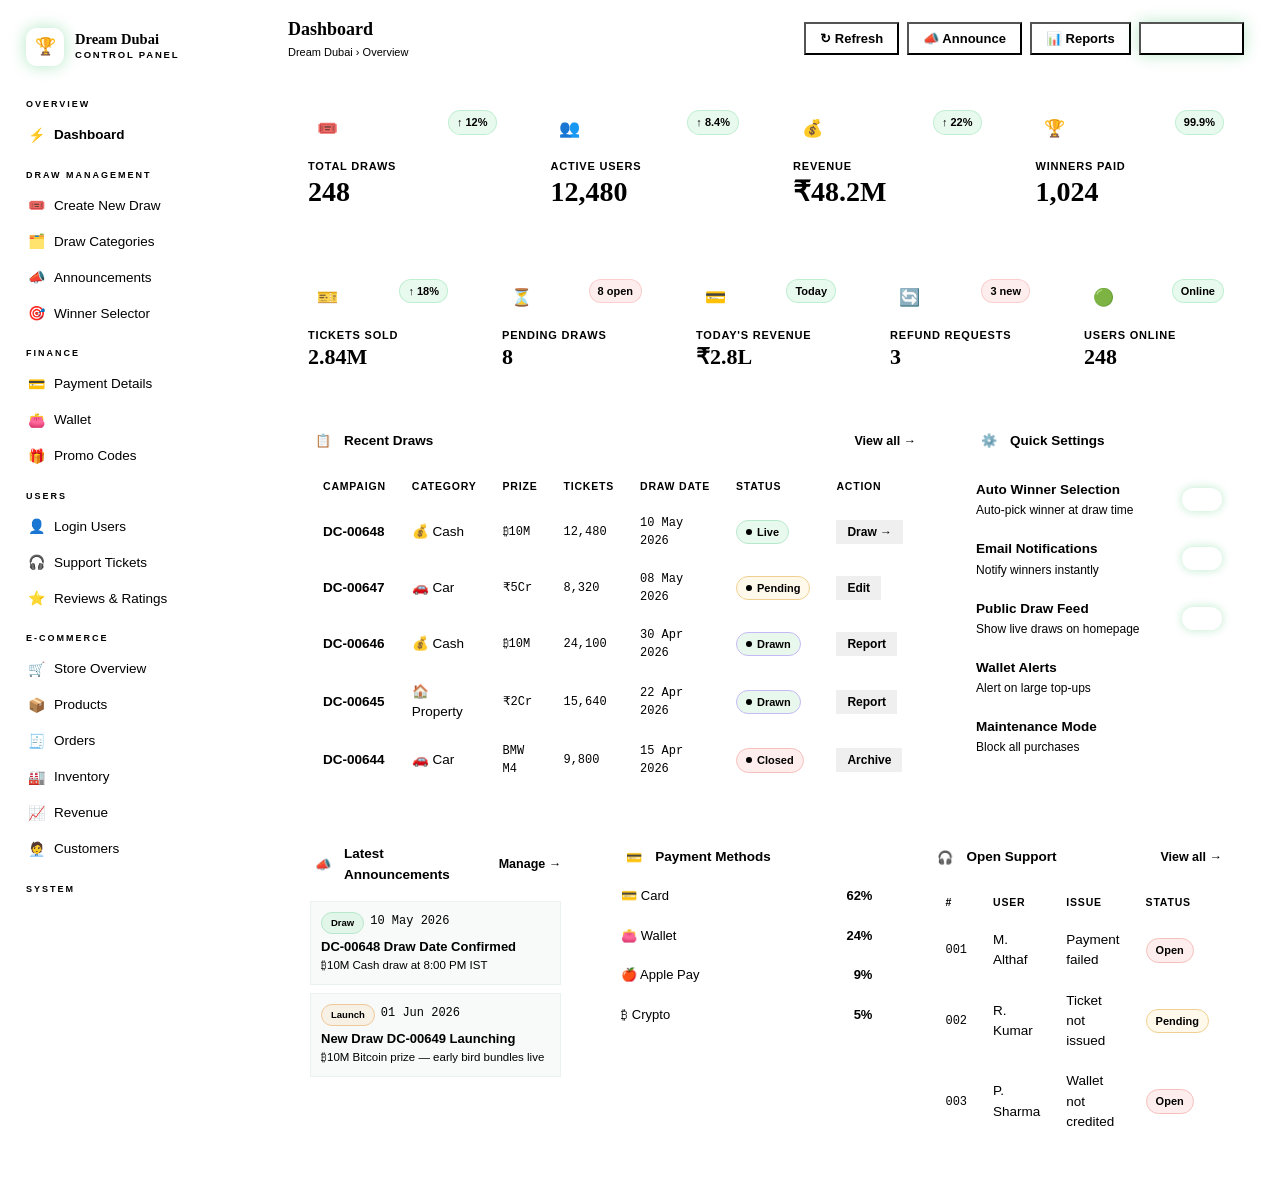
==== commit 519645e4: "Update Tixmo-admin.html" ====
--- a/Tixmo-admin.html
+++ b/Tixmo-admin.html
@@ -8,62 +8,104 @@
 <link href="https://fonts.googleapis.com/css2?family=Playfair+Display:wght@600;700;800&family=Figtree:wght@300;400;500;600;700;800&family=JetBrains+Mono:wght@400;500;600&display=swap" rel="stylesheet">
 <style>
 :root {
-  /* ── DARK GREEN THEME ── */
-  --bg:        #0b1610;
-  --white:     #111f18;
-  --surface:   #0e1d14;
-  --border:    #1e3328;
-  --border2:   #172b1f;
-  --text:      #d6f0de;
-  --muted:     #6b9e7a;
-  --dim:       #3d6b4e;
-
-–accent:    #1db954;
-–accent-l:  #0d2c1a;
-–accent-m:  #25e066;
-–accent-d:  #13873c;
-
-–pink:      #f0527a;
-–pink-l:    #2a0f18;
-–gold:      #f0c040;
-–gold-l:    #2a2000;
-–green:     #22c55e;
-–green-l:   #0a2818;
-–red:       #f05050;
-–red-l:     #2a0a0a;
-–amber:     #f0a030;
-–amber-l:   #2a1800;
-–teal:      #14b8a6;
-–teal-l:    #0a2220;
-
-–shadow-sm: 0 1px 4px rgba(0,0,0,.4);
-–shadow:    0 4px 20px rgba(0,0,0,.5);
-–shadow-lg: 0 12px 48px rgba(0,0,0,.65);
+  /* ── DRAPORA-INSPIRED WHITE + TEAL/GREEN THEME ── */
+  --bg:        #f0f4f3;
+  --white:     #ffffff;
+  --surface:   #f7faf9;
+  --border:    #dde8e4;
+  --border2:   #eaf2ef;
+
+–text:      #0d1f1a;
+–muted:     #527a6e;
+–dim:       #8fb5a8;
+
+/* Primary teal-green accent (Drapora brand) */
+–accent:    #2d8c72;
+–accent-l:  #e6f5f1;
+–accent-m:  #3ab894;
+–accent-d:  #1f6854;
+–accent-glow: rgba(45,140,114,.18);
+
+/* Sidebar accent deep teal */
+–sidebar-active: #1e6b58;
+–sidebar-bg:     #ffffff;
+–sidebar-hover:  #f0faf7;
+
+/* Button shades */
+–btn-green:   #2d8c72;
+–btn-green-h: #3ab894;
+–btn-white:   #ffffff;
+
+–pink:      #e05070;
+–pink-l:    #fceef2;
+–gold:      #c8900a;
+–gold-l:    #fdf5e0;
+–green:     #1a9150;
+–green-l:   #e8f8ee;
+–red:       #d94040;
+–red-l:     #fde8e8;
+–amber:     #c07020;
+–amber-l:   #fef3e0;
+–teal:      #0e9b8a;
+–teal-l:    #e4f7f4;
+
+–shadow-sm: 0 1px 4px rgba(13,31,26,.06), 0 1px 2px rgba(13,31,26,.04);
+–shadow:    0 4px 18px rgba(13,31,26,.08), 0 1px 4px rgba(13,31,26,.05);
+–shadow-lg: 0 12px 40px rgba(13,31,26,.12), 0 4px 12px rgba(13,31,26,.06);
 –r:14px; –rs:8px; –rl:20px;
 }
 
-/* ── GLOBAL OVERRIDES FOR DARK ── */
-input,select,textarea{
-background:#0e1d14 !important;
-border-color:#1e3328 !important;
-color:#d6f0de !important;
-color-scheme:dark;
-}
-input::placeholder,textarea::placeholder{color:#3d6b4e !important}
-select option{background:#111f18;color:#d6f0de}
-input:focus,select:focus,textarea:focus{
-border-color:#1db954 !important;
-box-shadow:0 0 0 3px rgba(29,185,84,.15) !important;
-background:#111f18 !important;
-}
-
-*{margin:0;padding:0;box-sizing:border-box}
-html{scroll-behavior:smooth}
-body{background:var(–bg);font-family:‘Figtree’,sans-serif;color:var(–text);min-height:100vh;overflow-x:hidden;font-size:14px;line-height:1.5}
-
-/* subtle green grid bg */
-body::before{content:’’;position:fixed;inset:0;background:radial-gradient(ellipse 70% 50% at 20% 10%,rgba(29,185,84,.06) 0%,transparent 60%),radial-gradient(ellipse 50% 40% at 80% 90%,rgba(20,184,166,.04) 0%,transparent 60%);pointer-events:none;z-index:0}
-.shell{position:relative;z-index:1}
+/* ── GLOBAL FORM STYLES ── */
+input, select, textarea {
+background: var(–white) !important;
+border-color: var(–border) !important;
+color: var(–text) !important;
+color-scheme: light;
+}
+input::placeholder, textarea::placeholder { color: var(–dim) !important; }
+select option { background: var(–white); color: var(–text); }
+input:focus, select:focus, textarea:focus {
+border-color: var(–accent) !important;
+box-shadow: 0 0 0 3px var(–accent-glow) !important;
+background: var(–white) !important;
+}
+
+/* ── ANIMATED SHIMMER ON BUTTONS ── */
+@keyframes btnShimmer {
+0%   { transform: translateX(-160%) skewX(-15deg); opacity: .6; }
+100% { transform: translateX(220%)  skewX(-15deg); opacity: .6; }
+}
+@keyframes sidebarPulse {
+0%,100% { box-shadow: 0 0 0 0 rgba(45,140,114,.3); }
+50%      { box-shadow: 0 0 0 5px rgba(45,140,114,0); }
+}
+@keyframes greenGlow {
+0%,100% { box-shadow: 0 2px 12px rgba(45,140,114,.2); }
+50%      { box-shadow: 0 4px 24px rgba(45,140,114,.45); }
+}
+
+- { margin:0; padding:0; box-sizing:border-box; }
+  html { scroll-behavior:smooth; }
+  body {
+  background: var(–bg);
+  font-family: ‘Helvetica Neue’, ‘Figtree’, sans-serif;
+  color: var(–text);
+  min-height: 100vh;
+  overflow-x: hidden;
+  font-size: 14px;
+  line-height: 1.5;
+  }
+
+/* Subtle warm tint overlay */
+body::before {
+content: ‘’;
+position: fixed; inset: 0;
+background:
+radial-gradient(ellipse 60% 40% at 15% 10%, rgba(45,140,114,.04) 0%, transparent 60%),
+radial-gradient(ellipse 40% 30% at 85% 85%, rgba(58,184,148,.03) 0%, transparent 60%);
+pointer-events: none; z-index: 0;
+}
+.shell { position: relative; z-index: 1; }
 
 @keyframes fadeIn  {from{opacity:0;transform:translateY(10px)}to{opacity:1;transform:translateY(0)}}
 @keyframes fadeL   {from{opacity:0;transform:translateX(-16px)}to{opacity:1;transform:translateX(0)}}
@@ -569,6 +611,14 @@
   <div class="nl">Users</div>
   <button class="ni" onclick="go('users',this)"><span class="ni-ico">👤</span>Login Users</button>
   <button class="ni" onclick="go('support',this)"><span class="ni-ico">🎧</span>Support Tickets<span class="nb nb-amber">3</span></button>
+  <button class="ni" onclick="go('reviews',this)"><span class="ni-ico">⭐</span>Reviews & Ratings<span class="nb nb-green">NEW</span></button>
+  <div class="nl">E-Commerce</div>
+  <button class="ni" onclick="go('ec-overview',this)"><span class="ni-ico">🛒</span>Store Overview</button>
+  <button class="ni" onclick="go('ec-products',this)"><span class="ni-ico">📦</span>Products</button>
+  <button class="ni" onclick="go('ec-orders',this)"><span class="ni-ico">🧾</span>Orders<span class="nb nb-amber">12</span></button>
+  <button class="ni" onclick="go('ec-inventory',this)"><span class="ni-ico">🏭</span>Inventory</button>
+  <button class="ni" onclick="go('ec-revenue',this)"><span class="ni-ico">📈</span>Revenue</button>
+  <button class="ni" onclick="go('ec-customers',this)"><span class="ni-ico">🧑‍💼</span>Customers</button>
   <div class="nl">System</div>
   <button class="ni" onclick="go('reports',this)"><span class="ni-ico">📊</span>Reports & Analytics</button>
   <button class="ni" onclick="go('settings',this)"><span class="ni-ico">⚙️</span>Settings</button>
@@ -1132,13 +1182,281 @@
     </div>
   </div>
 
+  </div>
+
+  <!-- ════════════ REVIEWS & RATINGS ════════════ -->
+
+  <div class="panel" id="panel-reviews">
+    <div class="sg sg3 gap">
+      <div class="sc"><div class="sc-top"><div class="sc-ico" style="background:var(--gold-l)">⭐</div><div class="sc-tr up">↑ 4.8</div></div><div class="sc-lbl">Avg Rating</div><div class="sc-val">4.8 / 5</div><div class="bar"><div class="bar-f" style="--w:96%;background:var(--gold)"></div></div></div>
+      <div class="sc"><div class="sc-top"><div class="sc-ico" style="background:var(--accent-l)">💬</div><div class="sc-tr up">↑ 18%</div></div><div class="sc-lbl">Total Reviews</div><div class="sc-val">3,240</div><div class="bar"><div class="bar-f" style="--w:78%;background:var(--accent)"></div></div></div>
+      <div class="sc"><div class="sc-top"><div class="sc-ico" style="background:var(--red-l)">🚩</div><div class="sc-tr dn">5 new</div></div><div class="sc-lbl">Flagged</div><div class="sc-val">5</div><div class="bar"><div class="bar-f" style="--w:3%;background:var(--red)"></div></div></div>
+    </div>
+    <div class="g2">
+      <div class="card">
+        <div class="ch"><div class="ct"><div class="ctico" style="background:var(--gold-l)">⭐</div>Recent Reviews</div><div style="display:flex;gap:8px"><select style="padding:5px 10px;font-size:12px;width:auto"><option>All Stars</option><option>5 ★</option><option>4 ★</option><option>3 ★</option><option>1-2 ★</option></select></div></div>
+        <div class="tw"><table><thead><tr><th>User</th><th>Draw</th><th>Rating</th><th>Comment</th><th>Date</th><th>Action</th></tr></thead><tbody>
+          <tr><td class="tb2">M. Althaf</td><td class="tm">DC-00648</td><td style="color:var(--gold);font-weight:700">★★★★★</td><td style="font-size:12px;max-width:200px">Amazing experience, transparent and fair draw!</td><td class="tm">May 04</td><td><button class="btn bsm bg" onclick="notify('Approved!')">Approve</button></td></tr>
+          <tr><td class="tb2">R. Kumar</td><td class="tm">DC-00647</td><td style="color:var(--gold);font-weight:700">★★★★☆</td><td style="font-size:12px;max-width:200px">Great platform, slight delay in ticket issuance.</td><td class="tm">May 03</td><td><button class="btn bsm bg" onclick="notify('Approved!')">Approve</button></td></tr>
+          <tr><td class="tb2">P. Sharma</td><td class="tm">DC-00646</td><td style="color:var(--red);font-weight:700">★★☆☆☆</td><td style="font-size:12px;max-width:200px">Winner not announced on time. Very disappointed.</td><td class="tm">May 02</td><td><button class="btn bsm bd" onclick="notify('Review removed!')">Remove</button></td></tr>
+          <tr><td class="tb2">A. Joshi</td><td class="tm">DC-00648</td><td style="color:var(--gold);font-weight:700">★★★★★</td><td style="font-size:12px;max-width:200px">Best lottery platform in India. Highly recommend!</td><td class="tm">May 01</td><td><button class="btn bsm bg" onclick="notify('Approved!')">Approve</button></td></tr>
+          <tr><td class="tb2">S. Nair</td><td class="tm">DC-00645</td><td style="color:var(--gold);font-weight:700">★★★★☆</td><td style="font-size:12px;max-width:200px">Smooth checkout, wallet credits fast.</td><td class="tm">Apr 30</td><td><button class="btn bsm bg" onclick="notify('Approved!')">Approve</button></td></tr>
+        </tbody></table></div>
+      </div>
+      <div class="card">
+        <div class="ch"><div class="ct"><div class="ctico" style="background:var(--accent-l)">📊</div>Rating Breakdown</div></div>
+        <div style="display:flex;flex-direction:column;gap:10px;margin-bottom:20px">
+          <div><div style="display:flex;justify-content:space-between;font-size:13px;margin-bottom:4px"><span style="color:var(--gold)">★★★★★ 5 stars</span><span style="font-weight:700">68%</span></div><div class="mb" style="height:8px"><div class="mbf" style="width:68%;background:var(--gold)"></div></div></div>
+          <div><div style="display:flex;justify-content:space-between;font-size:13px;margin-bottom:4px"><span style="color:var(--gold)">★★★★☆ 4 stars</span><span style="font-weight:700">20%</span></div><div class="mb" style="height:8px"><div class="mbf" style="width:20%;background:var(--amber)"></div></div></div>
+          <div><div style="display:flex;justify-content:space-between;font-size:13px;margin-bottom:4px"><span style="color:var(--muted)">★★★☆☆ 3 stars</span><span style="font-weight:700">7%</span></div><div class="mb" style="height:8px"><div class="mbf" style="width:7%;background:var(--muted)"></div></div></div>
+          <div><div style="display:flex;justify-content:space-between;font-size:13px;margin-bottom:4px"><span style="color:var(--red)">★★☆☆☆ 2 stars</span><span style="font-weight:700">3%</span></div><div class="mb" style="height:8px"><div class="mbf" style="width:3%;background:var(--red)"></div></div></div>
+          <div><div style="display:flex;justify-content:space-between;font-size:13px;margin-bottom:4px"><span style="color:var(--red)">★☆☆☆☆ 1 star</span><span style="font-weight:700">2%</span></div><div class="mb" style="height:8px"><div class="mbf" style="width:2%;background:var(--pink)"></div></div></div>
+        </div>
+        <div class="divider"></div>
+        <div style="font-size:13px;font-weight:700;margin-bottom:10px">Publish a Response</div>
+        <div class="fg" style="margin-bottom:10px"><label>Review ID / User</label><input placeholder="Select review to respond to..."></div>
+        <div class="fg" style="margin-bottom:12px"><label>Your Response</label><textarea placeholder="Thank you for your feedback..."></textarea></div>
+        <button class="btn bp bfull" onclick="notify('Response published!')">📤 Publish Response</button>
+      </div>
+    </div>
+  </div>
+
+  <!-- ════════════ E-COMMERCE OVERVIEW ════════════ -->
+
+  <div class="panel" id="panel-ec-overview">
+    <div class="sg" style="margin-bottom:18px">
+      <div class="sc"><div class="sc-top"><div class="sc-ico" style="background:var(--accent-l)">🛒</div><div class="sc-tr up">↑ 34%</div></div><div class="sc-lbl">Total Orders</div><div class="sc-val">8,420</div><div class="bar"><div class="bar-f" style="--w:74%;background:var(--accent)"></div></div></div>
+      <div class="sc"><div class="sc-top"><div class="sc-ico" style="background:var(--green-l)">💰</div><div class="sc-tr up">↑ 28%</div></div><div class="sc-lbl">Store Revenue</div><div class="sc-val">₹18.4M</div><div class="bar"><div class="bar-f" style="--w:65%;background:var(--green)"></div></div></div>
+      <div class="sc"><div class="sc-top"><div class="sc-ico" style="background:var(--pink-l)">📦</div><div class="sc-tr up">↑ 12%</div></div><div class="sc-lbl">Products Active</div><div class="sc-val">142</div><div class="bar"><div class="bar-f" style="--w:58%;background:var(--pink)"></div></div></div>
+      <div class="sc"><div class="sc-top"><div class="sc-ico" style="background:var(--amber-l)">⚠️</div><div class="sc-tr dn">8 items</div></div><div class="sc-lbl">Low Stock</div><div class="sc-val">8</div><div class="bar"><div class="bar-f" style="--w:10%;background:var(--amber)"></div></div></div>
+    </div>
+    <div class="sg sg5" style="margin-bottom:20px">
+      <div class="sc"><div class="sc-top"><div class="sc-ico" style="background:var(--teal-l)">🔁</div><div class="sc-tr up">↑ 8%</div></div><div class="sc-lbl">Repeat Buyers</div><div class="sc-val" style="font-size:22px">42%</div></div>
+      <div class="sc"><div class="sc-top"><div class="sc-ico" style="background:var(--red-l)">↩️</div><div class="sc-tr dn">2 new</div></div><div class="sc-lbl">Returns</div><div class="sc-val" style="font-size:22px">14</div></div>
+      <div class="sc"><div class="sc-top"><div class="sc-ico" style="background:var(--gold-l)">⭐</div><div class="sc-tr up">4.7</div></div><div class="sc-lbl">Avg Rating</div><div class="sc-val" style="font-size:22px">4.7</div></div>
+      <div class="sc"><div class="sc-top"><div class="sc-ico" style="background:var(--accent-l)">🚚</div><div class="sc-tr up">96%</div></div><div class="sc-lbl">On-Time Delivery</div><div class="sc-val" style="font-size:22px">96%</div></div>
+      <div class="sc"><div class="sc-top"><div class="sc-ico" style="background:var(--pink-l)">🛒</div><div class="sc-tr dn">↑ 3%</div></div><div class="sc-lbl">Cart Abandon</div><div class="sc-val" style="font-size:22px">31%</div></div>
+    </div>
+    <div class="g65">
+      <div class="card">
+        <div class="ch"><div class="ct"><div class="ctico" style="background:var(--accent-l)">🧾</div>Recent Orders</div><span class="ca" onclick="go('ec-orders',document.querySelectorAll('.ni')[16])">View all →</span></div>
+        <div class="tw"><table><thead><tr><th>Order #</th><th>Customer</th><th>Product</th><th>Amount</th><th>Status</th><th>Date</th></tr></thead><tbody>
+          <tr><td class="tm tb2">#ORD-8420</td><td>M. Althaf</td><td>Dream Ticket Bundle</td><td class="tm" style="color:var(--green);font-weight:700">₹4,600</td><td><span class="badge bgreen"><span class="bdot"></span>Delivered</span></td><td class="tm">May 04</td></tr>
+          <tr><td class="tm tb2">#ORD-8419</td><td>R. Kumar</td><td>Premium Cap</td><td class="tm" style="color:var(--green);font-weight:700">₹1,299</td><td><span class="badge byellow"><span class="bdot"></span>Shipped</span></td><td class="tm">May 03</td></tr>
+          <tr><td class="tm tb2">#ORD-8418</td><td>P. Sharma</td><td>Gold Membership</td><td class="tm" style="color:var(--green);font-weight:700">₹9,999</td><td><span class="badge bblue"><span class="bdot"></span>Processing</span></td><td class="tm">May 03</td></tr>
+          <tr><td class="tm tb2">#ORD-8417</td><td>A. Joshi</td><td>Exclusive Merch Pack</td><td class="tm" style="color:var(--green);font-weight:700">₹2,450</td><td><span class="badge bgreen"><span class="bdot"></span>Delivered</span></td><td class="tm">May 02</td></tr>
+          <tr><td class="tm tb2">#ORD-8416</td><td>S. Nair</td><td>Dream Dubai T-Shirt</td><td class="tm" style="color:var(--red);font-weight:700">₹899</td><td><span class="badge bred"><span class="bdot"></span>Returned</span></td><td class="tm">May 01</td></tr>
+        </tbody></table></div>
+      </div>
+      <div class="card">
+        <div class="ch"><div class="ct"><div class="ctico" style="background:var(--gold-l)">🏆</div>Top Products</div></div>
+        <div style="display:flex;flex-direction:column;gap:11px">
+          <div style="display:flex;align-items:center;gap:11px;padding:9px;background:var(--surface);border-radius:var(--rs);border:1px solid var(--border)"><div style="width:36px;height:36px;border-radius:8px;background:var(--accent-l);display:flex;align-items:center;justify-content:center;font-size:18px">🎟️</div><div style="flex:1"><div style="font-size:13px;font-weight:700">Ticket Bundle x20</div><div style="font-size:11px;color:var(--muted)">2,840 sold</div></div><div style="font-family:'JetBrains Mono',monospace;font-size:13px;font-weight:700;color:var(--green)">₹13.1M</div></div>
+          <div style="display:flex;align-items:center;gap:11px;padding:9px;background:var(--surface);border-radius:var(--rs);border:1px solid var(--border)"><div style="width:36px;height:36px;border-radius:8px;background:var(--gold-l);display:flex;align-items:center;justify-content:center;font-size:18px">👑</div><div style="flex:1"><div style="font-size:13px;font-weight:700">Gold Membership</div><div style="font-size:11px;color:var(--muted)">420 sold</div></div><div style="font-family:'JetBrains Mono',monospace;font-size:13px;font-weight:700;color:var(--green)">₹4.2M</div></div>
+          <div style="display:flex;align-items:center;gap:11px;padding:9px;background:var(--surface);border-radius:var(--rs);border:1px solid var(--border)"><div style="width:36px;height:36px;border-radius:8px;background:var(--pink-l);display:flex;align-items:center;justify-content:center;font-size:18px">🧢</div><div style="flex:1"><div style="font-size:13px;font-weight:700">DD Premium Cap</div><div style="font-size:11px;color:var(--muted)">890 sold</div></div><div style="font-family:'JetBrains Mono',monospace;font-size:13px;font-weight:700;color:var(--green)">₹1.2M</div></div>
+          <div style="display:flex;align-items:center;gap:11px;padding:9px;background:var(--surface);border-radius:var(--rs);border:1px solid var(--border)"><div style="width:36px;height:36px;border-radius:8px;background:var(--teal-l);display:flex;align-items:center;justify-content:center;font-size:18px">👕</div><div style="flex:1"><div style="font-size:13px;font-weight:700">Dream Dubai T-Shirt</div><div style="font-size:11px;color:var(--muted)">1,240 sold</div></div><div style="font-family:'JetBrains Mono',monospace;font-size:13px;font-weight:700;color:var(--green)">₹1.1M</div></div>
+        </div>
+      </div>
+    </div>
+  </div>
+
+  <!-- ════════════ PRODUCTS ════════════ -->
+
+  <div class="panel" id="panel-ec-products">
+    <div class="g65">
+      <div class="card">
+        <div class="ch">
+          <div class="ct"><div class="ctico" style="background:var(--pink-l)">📦</div>All Products</div>
+          <div style="display:flex;gap:8px">
+            <input type="text" placeholder="🔍 Search products..." style="width:180px;padding:7px 11px;font-size:13px">
+            <select style="padding:7px 10px;font-size:13px;width:auto"><option>All Categories</option><option>Tickets</option><option>Memberships</option><option>Merchandise</option><option>Digital</option></select>
+          </div>
+        </div>
+        <div class="tw"><table><thead><tr><th>Product</th><th>Category</th><th>Price</th><th>Stock</th><th>Sold</th><th>Revenue</th><th>Status</th><th></th></tr></thead><tbody>
+          <tr><td><div style="display:flex;align-items:center;gap:8px"><div style="width:30px;height:30px;border-radius:6px;background:var(--accent-l);display:flex;align-items:center;justify-content:center;font-size:14px">🎟️</div><div class="tb2">Ticket Bundle x20</div></div></td><td>Tickets</td><td class="tm">₹4,600</td><td style="color:var(--green);font-weight:600">∞</td><td class="tm">2,840</td><td class="tm" style="color:var(--green)">₹13.1M</td><td><span class="badge bgreen">Active</span></td><td><button class="btn bsm bs" onclick="notify('Product opened')">Edit</button></td></tr>
+          <tr><td><div style="display:flex;align-items:center;gap:8px"><div style="width:30px;height:30px;border-radius:6px;background:var(--gold-l);display:flex;align-items:center;justify-content:center;font-size:14px">👑</div><div class="tb2">Gold Membership</div></div></td><td>Membership</td><td class="tm">₹9,999</td><td style="color:var(--green);font-weight:600">500</td><td class="tm">420</td><td class="tm" style="color:var(--green)">₹4.2M</td><td><span class="badge bgreen">Active</span></td><td><button class="btn bsm bs" onclick="notify('Product opened')">Edit</button></td></tr>
+          <tr><td><div style="display:flex;align-items:center;gap:8px"><div style="width:30px;height:30px;border-radius:6px;background:var(--pink-l);display:flex;align-items:center;justify-content:center;font-size:14px">🧢</div><div class="tb2">DD Premium Cap</div></div></td><td>Merch</td><td class="tm">₹1,299</td><td style="color:var(--amber);font-weight:600">12</td><td class="tm">890</td><td class="tm" style="color:var(--green)">₹1.2M</td><td><span class="badge byellow">Low Stock</span></td><td><button class="btn bsm bs" onclick="notify('Product opened')">Edit</button></td></tr>
+          <tr><td><div style="display:flex;align-items:center;gap:8px"><div style="width:30px;height:30px;border-radius:6px;background:var(--teal-l);display:flex;align-items:center;justify-content:center;font-size:14px">👕</div><div class="tb2">Dream Dubai T-Shirt</div></div></td><td>Merch</td><td class="tm">₹899</td><td style="color:var(--green);font-weight:600">340</td><td class="tm">1,240</td><td class="tm" style="color:var(--green)">₹1.1M</td><td><span class="badge bgreen">Active</span></td><td><button class="btn bsm bs" onclick="notify('Product opened')">Edit</button></td></tr>
+          <tr><td><div style="display:flex;align-items:center;gap:8px"><div style="width:30px;height:30px;border-radius:6px;background:var(--amber-l);display:flex;align-items:center;justify-content:center;font-size:14px">📱</div><div class="tb2">Digital Pass — VIP</div></div></td><td>Digital</td><td class="tm">₹2,499</td><td style="color:var(--green);font-weight:600">∞</td><td class="tm">188</td><td class="tm" style="color:var(--green)">₹0.5M</td><td><span class="badge bred">Paused</span></td><td><button class="btn bsm bs" onclick="notify('Product opened')">Edit</button></td></tr>
+        </tbody></table></div>
+      </div>
+      <div class="card" style="position:sticky;top:76px">
+        <div class="ch"><div class="ct"><div class="ctico" style="background:var(--green-l)">➕</div>Add New Product</div></div>
+        <div class="fg" style="margin-bottom:10px"><label>Product Name</label><input placeholder="e.g. Ticket Bundle x50"></div>
+        <div class="fr" style="margin-bottom:10px">
+          <div class="fg"><label>Category</label><select><option>Tickets</option><option>Membership</option><option>Merchandise</option><option>Digital</option></select></div>
+          <div class="fg"><label>Price (₹)</label><div class="iw"><span class="pre">₹</span><input type="number" placeholder="4600"></div></div>
+        </div>
+        <div class="fr" style="margin-bottom:10px">
+          <div class="fg"><label>Stock Qty</label><input type="number" placeholder="100"></div>
+          <div class="fg"><label>SKU</label><input placeholder="DD-TKT-050"></div>
+        </div>
+        <div class="fg" style="margin-bottom:10px"><label>Description</label><textarea placeholder="Product description..."></textarea></div>
+        <div class="fr" style="margin-bottom:10px">
+          <div class="fg"><label>Discount %</label><input type="number" placeholder="0"></div>
+          <div class="fg"><label>Tax %</label><input type="number" placeholder="18"></div>
+        </div>
+        <div class="trow" style="padding:8px 0"><div><div class="ti-name">Featured Product</div><div class="ti-desc">Show on homepage</div></div><div class="tog" onclick="this.classList.toggle('on')"></div></div>
+        <div class="trow" style="padding:8px 0 12px"><div><div class="ti-name">Track Inventory</div><div class="ti-desc">Alert on low stock</div></div><div class="tog on" onclick="this.classList.toggle('on')"></div></div>
+        <div class="br">
+          <button class="btn bs">Save Draft</button>
+          <button class="btn bp" style="flex:1" onclick="notify('Product published!')">🚀 Publish Product</button>
+        </div>
+      </div>
+    </div>
+  </div>
+
+  <!-- ════════════ ORDERS ════════════ -->
+
+  <div class="panel" id="panel-ec-orders">
+    <div class="sg sg5 gap">
+      <div class="sc"><div class="sc-top"><div class="sc-ico" style="background:var(--accent-l)">📥</div><div class="sc-tr up">Today</div></div><div class="sc-lbl">New Orders</div><div class="sc-val" style="font-size:22px">38</div></div>
+      <div class="sc"><div class="sc-top"><div class="sc-ico" style="background:var(--gold-l)">⚙️</div><div class="sc-tr dn">12 open</div></div><div class="sc-lbl">Processing</div><div class="sc-val" style="font-size:22px">12</div></div>
+      <div class="sc"><div class="sc-top"><div class="sc-ico" style="background:var(--teal-l)">🚚</div><div class="sc-tr up">↑ 5%</div></div><div class="sc-lbl">Shipped</div><div class="sc-val" style="font-size:22px">84</div></div>
+      <div class="sc"><div class="sc-top"><div class="sc-ico" style="background:var(--green-l)">✅</div><div class="sc-tr up">96%</div></div><div class="sc-lbl">Delivered</div><div class="sc-val" style="font-size:22px">8,282</div></div>
+      <div class="sc"><div class="sc-top"><div class="sc-ico" style="background:var(--red-l)">↩️</div><div class="sc-tr dn">2 new</div></div><div class="sc-lbl">Returns</div><div class="sc-val" style="font-size:22px">14</div></div>
+    </div>
+    <div class="card">
+      <div class="ch">
+        <div class="ct"><div class="ctico" style="background:var(--accent-l)">🧾</div>All Orders</div>
+        <div style="display:flex;gap:8px;align-items:center;flex-wrap:wrap">
+          <input type="text" placeholder="🔍 Order # or customer..." style="width:200px;padding:7px 11px;font-size:13px">
+          <select style="padding:7px 10px;font-size:13px;width:auto"><option>All Status</option><option>Processing</option><option>Shipped</option><option>Delivered</option><option>Returned</option></select>
+          <button class="btn bs bsm" onclick="notify('Export started!')">⬇ Export</button>
+        </div>
+      </div>
+      <div class="tw"><table><thead><tr><th>Order #</th><th>Customer</th><th>Product</th><th>Qty</th><th>Amount</th><th>Payment</th><th>Status</th><th>Date</th><th>Action</th></tr></thead><tbody>
+        <tr><td class="tm tb2">#ORD-8420</td><td>M. Althaf</td><td>Ticket Bundle x20</td><td>1</td><td class="tm" style="color:var(--green);font-weight:700">₹4,600</td><td><span class="badge bgreen">Paid</span></td><td><span class="badge bgreen"><span class="bdot"></span>Delivered</span></td><td class="tm">May 04</td><td><button class="btn bsm bs" onclick="notify('Order details opened')">View</button></td></tr>
+        <tr><td class="tm tb2">#ORD-8419</td><td>R. Kumar</td><td>DD Premium Cap</td><td>2</td><td class="tm" style="color:var(--green);font-weight:700">₹2,598</td><td><span class="badge bgreen">Paid</span></td><td><span class="badge byellow"><span class="bdot"></span>Shipped</span></td><td class="tm">May 03</td><td><button class="btn bsm bs" onclick="notify('Order details opened')">View</button></td></tr>
+        <tr><td class="tm tb2">#ORD-8418</td><td>P. Sharma</td><td>Gold Membership</td><td>1</td><td class="tm" style="color:var(--green);font-weight:700">₹9,999</td><td><span class="badge bgreen">Paid</span></td><td><span class="badge bblue"><span class="bdot"></span>Processing</span></td><td class="tm">May 03</td><td><button class="btn bsm bs" onclick="notify('Order details opened')">View</button></td></tr>
+        <tr><td class="tm tb2">#ORD-8417</td><td>A. Joshi</td><td>Merch Pack Bundle</td><td>1</td><td class="tm" style="color:var(--green);font-weight:700">₹2,450</td><td><span class="badge bgreen">Paid</span></td><td><span class="badge bgreen"><span class="bdot"></span>Delivered</span></td><td class="tm">May 02</td><td><button class="btn bsm bs" onclick="notify('Order details opened')">View</button></td></tr>
+        <tr><td class="tm tb2">#ORD-8416</td><td>S. Nair</td><td>Dream Dubai T-Shirt</td><td>1</td><td class="tm" style="color:var(--red);font-weight:700">₹899</td><td><span class="badge byellow">Refunding</span></td><td><span class="badge bred"><span class="bdot"></span>Returned</span></td><td class="tm">May 01</td><td><button class="btn bsm bd" onclick="notify('Refund processed!')">Refund</button></td></tr>
+        <tr><td class="tm tb2">#ORD-8415</td><td>V. Patel</td><td>Digital VIP Pass</td><td>1</td><td class="tm" style="color:var(--green);font-weight:700">₹2,499</td><td><span class="badge bteal">Wallet</span></td><td><span class="badge bgreen"><span class="bdot"></span>Delivered</span></td><td class="tm">Apr 30</td><td><button class="btn bsm bs" onclick="notify('Order details opened')">View</button></td></tr>
+      </tbody></table></div>
+    </div>
+  </div>
+
+  <!-- ════════════ INVENTORY ════════════ -->
+
+  <div class="panel" id="panel-ec-inventory">
+    <div class="sg sg3 gap">
+      <div class="sc"><div class="sc-top"><div class="sc-ico" style="background:var(--green-l)">✅</div><div class="sc-tr up">Normal</div></div><div class="sc-lbl">In Stock</div><div class="sc-val">134</div><div class="bar"><div class="bar-f" style="--w:94%;background:var(--green)"></div></div></div>
+      <div class="sc"><div class="sc-top"><div class="sc-ico" style="background:var(--amber-l)">⚠️</div><div class="sc-tr dn">8 items</div></div><div class="sc-lbl">Low Stock</div><div class="sc-val">8</div><div class="bar"><div class="bar-f" style="--w:10%;background:var(--amber)"></div></div></div>
+      <div class="sc"><div class="sc-top"><div class="sc-ico" style="background:var(--red-l)">❌</div><div class="sc-tr dn">2 items</div></div><div class="sc-lbl">Out of Stock</div><div class="sc-val">2</div><div class="bar"><div class="bar-f" style="--w:2%;background:var(--red)"></div></div></div>
+    </div>
+    <div class="g2">
+      <div class="card">
+        <div class="ch"><div class="ct"><div class="ctico" style="background:var(--accent-l)">🏭</div>Inventory Status</div><button class="btn bp bsm" onclick="notify('Stock updated!')">+ Restock</button></div>
+        <div class="tw"><table><thead><tr><th>Product</th><th>SKU</th><th>In Stock</th><th>Reserved</th><th>Available</th><th>Reorder At</th><th>Status</th></tr></thead><tbody>
+          <tr><td class="tb2">🎟️ Ticket Bundle x20</td><td class="tm">DD-TKT-020</td><td style="font-weight:700;color:var(--accent)">∞</td><td class="tm">—</td><td style="font-weight:700;color:var(--accent)">∞</td><td class="tm">—</td><td><span class="badge bblue">Digital</span></td></tr>
+          <tr><td class="tb2">👑 Gold Membership</td><td class="tm">DD-MEM-GOLD</td><td style="font-weight:700;color:var(--green)">80</td><td class="tm">12</td><td style="font-weight:700;color:var(--green)">68</td><td class="tm">50</td><td><span class="badge bgreen">OK</span></td></tr>
+          <tr><td class="tb2">🧢 DD Premium Cap</td><td class="tm">DD-CAP-001</td><td style="font-weight:700;color:var(--amber)">12</td><td class="tm">3</td><td style="font-weight:700;color:var(--amber)">9</td><td class="tm">20</td><td><span class="badge byellow">Low</span></td></tr>
+          <tr><td class="tb2">👕 Dream Dubai T-Shirt</td><td class="tm">DD-TSH-001</td><td style="font-weight:700;color:var(--green)">340</td><td class="tm">18</td><td style="font-weight:700;color:var(--green)">322</td><td class="tm">50</td><td><span class="badge bgreen">OK</span></td></tr>
+          <tr><td class="tb2">📱 Digital VIP Pass</td><td class="tm">DD-VIP-001</td><td style="font-weight:700;color:var(--red)">0</td><td class="tm">0</td><td style="font-weight:700;color:var(--red)">0</td><td class="tm">10</td><td><span class="badge bred">Out</span></td></tr>
+          <tr><td class="tb2">🧣 DD Branded Hoodie</td><td class="tm">DD-HOD-001</td><td style="font-weight:700;color:var(--amber)">5</td><td class="tm">2</td><td style="font-weight:700;color:var(--amber)">3</td><td class="tm">15</td><td><span class="badge byellow">Low</span></td></tr>
+        </tbody></table></div>
+      </div>
+      <div class="card">
+        <div class="ch"><div class="ct"><div class="ctico" style="background:var(--green-l)">📥</div>Restock Request</div></div>
+        <div class="fg" style="margin-bottom:10px"><label>Product</label><select><option>DD Premium Cap</option><option>Digital VIP Pass</option><option>DD Branded Hoodie</option></select></div>
+        <div class="fr" style="margin-bottom:10px">
+          <div class="fg"><label>Quantity to Add</label><input type="number" placeholder="100"></div>
+          <div class="fg"><label>Supplier</label><input placeholder="Supplier name"></div>
+        </div>
+        <div class="fr" style="margin-bottom:10px">
+          <div class="fg"><label>Cost Price (₹)</label><div class="iw"><span class="pre">₹</span><input type="number" placeholder="400"></div></div>
+          <div class="fg"><label>Expected Date</label><input type="date"></div>
+        </div>
+        <div class="fg" style="margin-bottom:12px"><label>Notes</label><textarea placeholder="Restock notes..."></textarea></div>
+        <button class="btn bp bfull" onclick="notify('Restock order raised!')">📦 Raise Restock Order</button>
+        <div class="divider"></div>
+        <div style="font-size:12.5px;font-weight:700;margin-bottom:10px;color:var(--text)">🔔 Low Stock Alerts</div>
+        <div class="trow"><div><div class="ti-name">Auto-alert below threshold</div></div><div class="tog on" onclick="this.classList.toggle('on')"></div></div>
+        <div class="trow"><div><div class="ti-name">Email supplier on reorder point</div></div><div class="tog" onclick="this.classList.toggle('on')"></div></div>
+        <div class="trow"><div><div class="ti-name">Pause sales when out of stock</div></div><div class="tog on" onclick="this.classList.toggle('on')"></div></div>
+      </div>
+    </div>
+  </div>
+
+  <!-- ════════════ REVENUE ════════════ -->
+
+  <div class="panel" id="panel-ec-revenue">
+    <div class="kpi-row">
+      <div class="kpi"><div class="kpi-l">Gross Revenue</div><div class="kpi-v" style="color:var(--green)">₹18.4M</div></div>
+      <div class="kpi"><div class="kpi-l">Net Revenue</div><div class="kpi-v" style="color:var(--accent)">₹15.8M</div></div>
+      <div class="kpi"><div class="kpi-l">Avg Order Value</div><div class="kpi-v" style="color:var(--gold)">₹2,185</div></div>
+      <div class="kpi"><div class="kpi-l">Refunds</div><div class="kpi-v" style="color:var(--red)">₹42K</div></div>
+      <div class="kpi"><div class="kpi-l">Tax Collected</div><div class="kpi-v" style="color:var(--muted)">₹2.6M</div></div>
+      <div class="kpi"><div class="kpi-l">Profit Margin</div><div class="kpi-v" style="color:var(--teal)">34%</div></div>
+    </div>
+    <div class="g2 gap">
+      <div class="card">
+        <div class="ch"><div class="ct"><div class="ctico" style="background:var(--green-l)">📈</div>Revenue by Category</div><select style="padding:5px 10px;font-size:12px;width:auto"><option>Last 30 days</option><option>Last Quarter</option><option>This Year</option></select></div>
+        <div style="display:flex;flex-direction:column;gap:13px">
+          <div><div style="display:flex;justify-content:space-between;font-size:13px;margin-bottom:5px"><span>🎟️ Ticket Bundles</span><span style="font-weight:700;font-family:'JetBrains Mono',monospace">₹13.1M <span style="font-size:11px;color:var(--green)">(71%)</span></span></div><div class="mb" style="height:8px"><div class="mbf" style="width:71%;background:var(--accent)"></div></div></div>
+          <div><div style="display:flex;justify-content:space-between;font-size:13px;margin-bottom:5px"><span>👑 Memberships</span><span style="font-weight:700;font-family:'JetBrains Mono',monospace">₹4.2M <span style="font-size:11px;color:var(--green)">(23%)</span></span></div><div class="mb" style="height:8px"><div class="mbf" style="width:23%;background:var(--gold)"></div></div></div>
+          <div><div style="display:flex;justify-content:space-between;font-size:13px;margin-bottom:5px"><span>🧢 Merchandise</span><span style="font-weight:700;font-family:'JetBrains Mono',monospace">₹0.9M <span style="font-size:11px;color:var(--muted)">(5%)</span></span></div><div class="mb" style="height:8px"><div class="mbf" style="width:5%;background:var(--pink)"></div></div></div>
+          <div><div style="display:flex;justify-content:space-between;font-size:13px;margin-bottom:5px"><span>📱 Digital Passes</span><span style="font-weight:700;font-family:'JetBrains Mono',monospace">₹0.2M <span style="font-size:11px;color:var(--muted)">(1%)</span></span></div><div class="mb" style="height:8px"><div class="mbf" style="width:1%;background:var(--teal)"></div></div></div>
+        </div>
+      </div>
+      <div class="card">
+        <div class="ch"><div class="ct"><div class="ctico" style="background:var(--gold-l)">📅</div>Monthly Revenue</div></div>
+        <div class="tw"><table><thead><tr><th>Month</th><th>Orders</th><th>Revenue</th><th>Refunds</th><th>Net</th><th>Growth</th></tr></thead><tbody>
+          <tr><td class="tb2">May 2026</td><td>420</td><td class="tm" style="color:var(--green)">₹2.1M</td><td class="tm" style="color:var(--red)">₹4K</td><td class="tm" style="color:var(--green);font-weight:700">₹2.1M</td><td><span class="badge bgreen">↑ 28%</span></td></tr>
+          <tr><td class="tb2">Apr 2026</td><td>890</td><td class="tm" style="color:var(--green)">₹3.8M</td><td class="tm" style="color:var(--red)">₹12K</td><td class="tm" style="color:var(--green);font-weight:700">₹3.8M</td><td><span class="badge bgreen">↑ 14%</span></td></tr>
+          <tr><td class="tb2">Mar 2026</td><td>1,240</td><td class="tm" style="color:var(--green)">₹4.8M</td><td class="tm" style="color:var(--red)">₹8K</td><td class="tm" style="color:var(--green);font-weight:700">₹4.8M</td><td><span class="badge bgreen">↑ 22%</span></td></tr>
+          <tr><td class="tb2">Feb 2026</td><td>980</td><td class="tm" style="color:var(--green)">₹3.9M</td><td class="tm" style="color:var(--red)">₹18K</td><td class="tm" style="color:var(--green);font-weight:700">₹3.9M</td><td><span class="badge byellow">↑ 6%</span></td></tr>
+          <tr><td class="tb2">Jan 2026</td><td>840</td><td class="tm" style="color:var(--green)">₹3.7M</td><td class="tm" style="color:var(--red)">₹0K</td><td class="tm" style="color:var(--green);font-weight:700">₹3.7M</td><td><span class="badge bblue">Base</span></td></tr>
+        </tbody></table></div>
+        <div class="br" style="margin-top:14px"><button class="btn bs bfull" onclick="notify('Revenue report exported!')">⬇ Export Revenue Report</button></div>
+      </div>
+    </div>
+  </div>
+
+  <!-- ════════════ E-COMMERCE CUSTOMERS ════════════ -->
+
+  <div class="panel" id="panel-ec-customers">
+    <div class="sg sg3 gap">
+      <div class="sc"><div class="sc-top"><div class="sc-ico" style="background:var(--accent-l)">🧑‍💼</div><div class="sc-tr up">↑ 340</div></div><div class="sc-lbl">Store Customers</div><div class="sc-val">5,840</div><div class="bar"><div class="bar-f" style="--w:72%;background:var(--accent)"></div></div></div>
+      <div class="sc"><div class="sc-top"><div class="sc-ico" style="background:var(--teal-l)">🔁</div><div class="sc-tr up">↑ 8%</div></div><div class="sc-lbl">Repeat Customers</div><div class="sc-val">2,452</div><div class="bar"><div class="bar-f" style="--w:42%;background:var(--teal)"></div></div></div>
+      <div class="sc"><div class="sc-top"><div class="sc-ico" style="background:var(--gold-l)">💎</div><div class="sc-tr up">VIP</div></div><div class="sc-lbl">VIP Members</div><div class="sc-val">420</div><div class="bar"><div class="bar-f" style="--w:10%;background:var(--gold)"></div></div></div>
+    </div>
+    <div class="g65">
+      <div class="card">
+        <div class="ch"><div class="ct"><div class="ctico" style="background:var(--accent-l)">👥</div>Customer List</div>
+          <div style="display:flex;gap:8px"><input type="text" placeholder="🔍 Search..." style="width:180px;padding:7px 11px;font-size:13px"><select style="padding:7px 10px;font-size:13px;width:auto"><option>All Tiers</option><option>VIP</option><option>Regular</option><option>New</option></select></div>
+        </div>
+        <div class="tw"><table><thead><tr><th>Customer</th><th>Email</th><th>Tier</th><th>Orders</th><th>Total Spent</th><th>Last Order</th><th>Action</th></tr></thead><tbody>
+          <tr><td><div style="display:flex;align-items:center;gap:8px"><div style="width:28px;height:28px;border-radius:50%;background:#7c3aed;color:#fff;display:flex;align-items:center;justify-content:center;font-size:10px;font-weight:800">MA</div><span class="tb2">Muhammed Althaf</span></div></td><td class="tm">m.althaf@email.com</td><td><span class="badge bblue">VIP</span></td><td style="font-weight:600">24</td><td class="tm" style="color:var(--green);font-weight:700">₹82,400</td><td class="tm">May 04</td><td><button class="btn bsm bs" onclick="notify('Profile opened')">View</button></td></tr>
+          <tr><td><div style="display:flex;align-items:center;gap:8px"><div style="width:28px;height:28px;border-radius:50%;background:#d4245a;color:#fff;display:flex;align-items:center;justify-content:center;font-size:10px;font-weight:800">RK</div><span class="tb2">Rahul Kumar</span></div></td><td class="tm">rahul.k@email.com</td><td><span class="badge byellow">Gold</span></td><td style="font-weight:600">18</td><td class="tm" style="color:var(--green);font-weight:700">₹44,100</td><td class="tm">May 03</td><td><button class="btn bsm bs" onclick="notify('Profile opened')">View</button></td></tr>
+          <tr><td><div style="display:flex;align-items:center;gap:8px"><div style="width:28px;height:28px;border-radius:50%;background:#c4860a;color:#fff;display:flex;align-items:center;justify-content:center;font-size:10px;font-weight:800">PS</div><span class="tb2">Priya Sharma</span></div></td><td class="tm">priya.s@email.com</td><td><span class="badge bgreen">Regular</span></td><td style="font-weight:600">7</td><td class="tm" style="color:var(--green);font-weight:700">₹12,300</td><td class="tm">May 02</td><td><button class="btn bsm bs" onclick="notify('Profile opened')">View</button></td></tr>
+          <tr><td><div style="display:flex;align-items:center;gap:8px"><div style="width:28px;height:28px;border-radius:50%;background:#1a7a4a;color:#fff;display:flex;align-items:center;justify-content:center;font-size:10px;font-weight:800">AJ</div><span class="tb2">Arjun Joshi</span></div></td><td class="tm">arjun.j@email.com</td><td><span class="badge bgreen">Regular</span></td><td style="font-weight:600">3</td><td class="tm" style="color:var(--green);font-weight:700">₹5,640</td><td class="tm">May 02</td><td><button class="btn bsm bs" onclick="notify('Profile opened')">View</button></td></tr>
+          <tr><td><div style="display:flex;align-items:center;gap:8px"><div style="width:28px;height:28px;border-radius:50%;background:#0891b2;color:#fff;display:flex;align-items:center;justify-content:center;font-size:10px;font-weight:800">SN</div><span class="tb2">Sara Nair</span></div></td><td class="tm">sara.n@email.com</td><td><span class="badge bamber">New</span></td><td style="font-weight:600">1</td><td class="tm" style="color:var(--muted)">₹899</td><td class="tm">May 01</td><td><button class="btn bsm bs" onclick="notify('Profile opened')">View</button></td></tr>
+        </tbody></table></div>
+      </div>
+      <div class="card">
+        <div class="ch"><div class="ct"><div class="ctico" style="background:var(--gold-l)">🎁</div>Send Offer / Coupon</div></div>
+        <div class="fg" style="margin-bottom:10px"><label>Select Customer Segment</label><select><option>All Customers</option><option>VIP Members</option><option>Inactive (30+ days)</option><option>High Spenders</option><option>New Customers</option></select></div>
+        <div class="fg" style="margin-bottom:10px"><label>Offer Type</label><select><option>Discount Code</option><option>Free Product</option><option>Cashback Wallet Credit</option><option>Bundle Deal</option></select></div>
+        <div class="fr" style="margin-bottom:10px">
+          <div class="fg"><label>Discount Value</label><input type="number" placeholder="20%"></div>
+          <div class="fg"><label>Expiry</label><input type="date"></div>
+        </div>
+        <div class="fg" style="margin-bottom:12px"><label>Message</label><textarea placeholder="Hey! We have an exclusive offer just for you..."></textarea></div>
+        <div class="trow" style="padding:8px 0"><div><div class="ti-name">Send via Email</div></div><div class="tog on" onclick="this.classList.toggle('on')"></div></div>
+        <div class="trow" style="padding:8px 0 12px"><div><div class="ti-name">Send Push Notification</div></div><div class="tog on" onclick="this.classList.toggle('on')"></div></div>
+        <button class="btn bp bfull" onclick="notify('Offer sent to segment!')">🚀 Send Offer</button>
+      </div>
+    </div>
+  </div>
+
   </div><!-- /content -->
 </main>
 </div><!-- /shell -->
 
 <script>
 /* ── NAV ── */
-const META={dashboard:['Dashboard','Dream Dubai › Overview'],newdraw:['Create New Draw','Draw Management › New Draw'],category:['Categories','Draw Management › Categories'],announce:['Announcements','Draw Management › Announcements'],winner:['Winner Selector','Draw Management › Winner Selector'],payment:['Payments','Finance › Payments'],wallet:['Wallet','Finance › Wallet'],promo:['Promo Codes','Finance › Promotions'],users:['Users','Users › All Users'],support:['Support Tickets','Users › Support'],reports:['Reports','Analytics › Reports'],settings:['Settings','System › Settings']};
+const META={dashboard:['Dashboard','Dream Dubai › Overview'],newdraw:['Create New Draw','Draw Management › New Draw'],category:['Categories','Draw Management › Categories'],announce:['Announcements','Draw Management › Announcements'],winner:['Winner Selector','Draw Management › Winner Selector'],payment:['Payments','Finance › Payments'],wallet:['Wallet','Finance › Wallet'],promo:['Promo Codes','Finance › Promotions'],users:['Users','Users › All Users'],support:['Support Tickets','Users › Support'],reviews:['Reviews & Ratings','Users › Reviews'],reports:['Reports','Analytics › Reports'],settings:['Settings','System › Settings'],'ec-overview':['Store Overview','E-Commerce › Overview'],'ec-products':['Products','E-Commerce › Products'],'ec-orders':['Orders','E-Commerce › Orders'],'ec-inventory':['Inventory','E-Commerce › Inventory'],'ec-revenue':['Revenue','E-Commerce › Revenue'],'ec-customers':['Customers','E-Commerce › Customers']};
 function go(id,btn){
   document.querySelectorAll('.panel').forEach(p=>p.classList.remove('active'));
   document.querySelectorAll('.ni').forEach(b=>b.classList.remove('active'));
